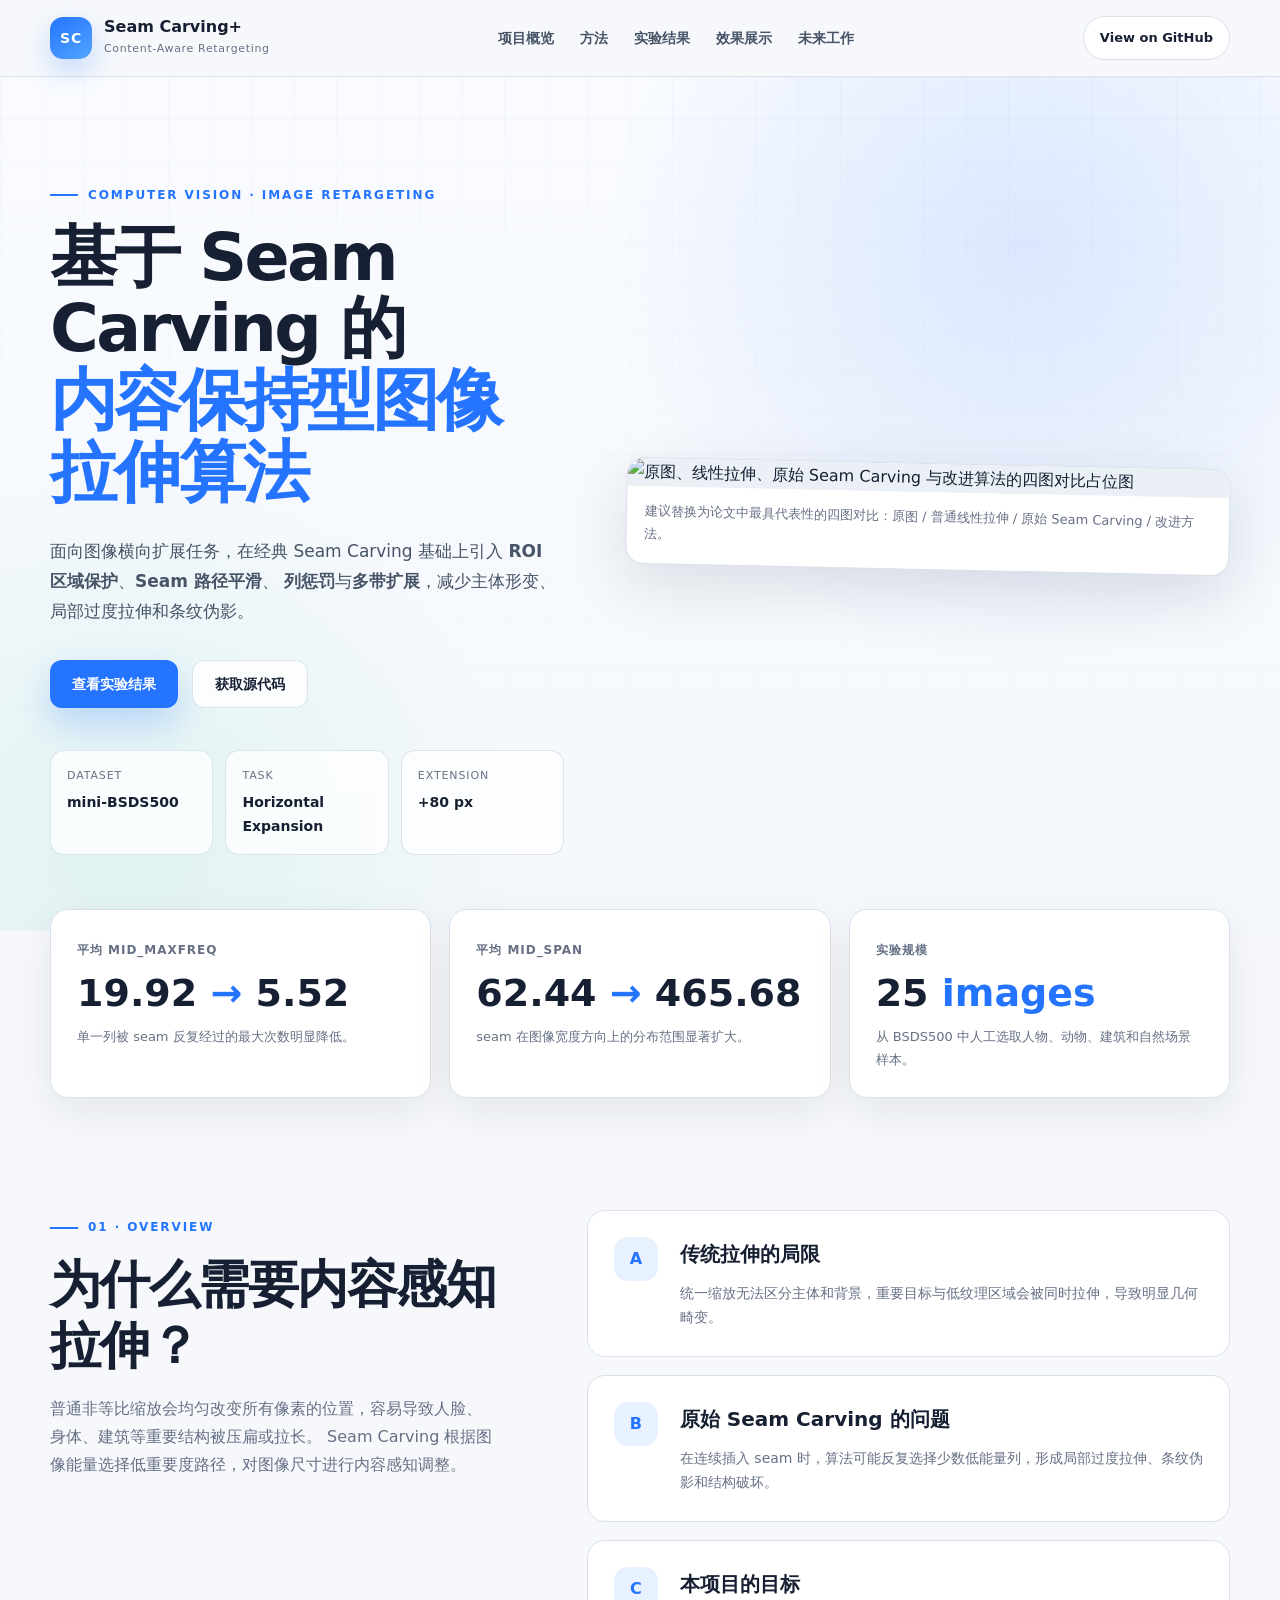
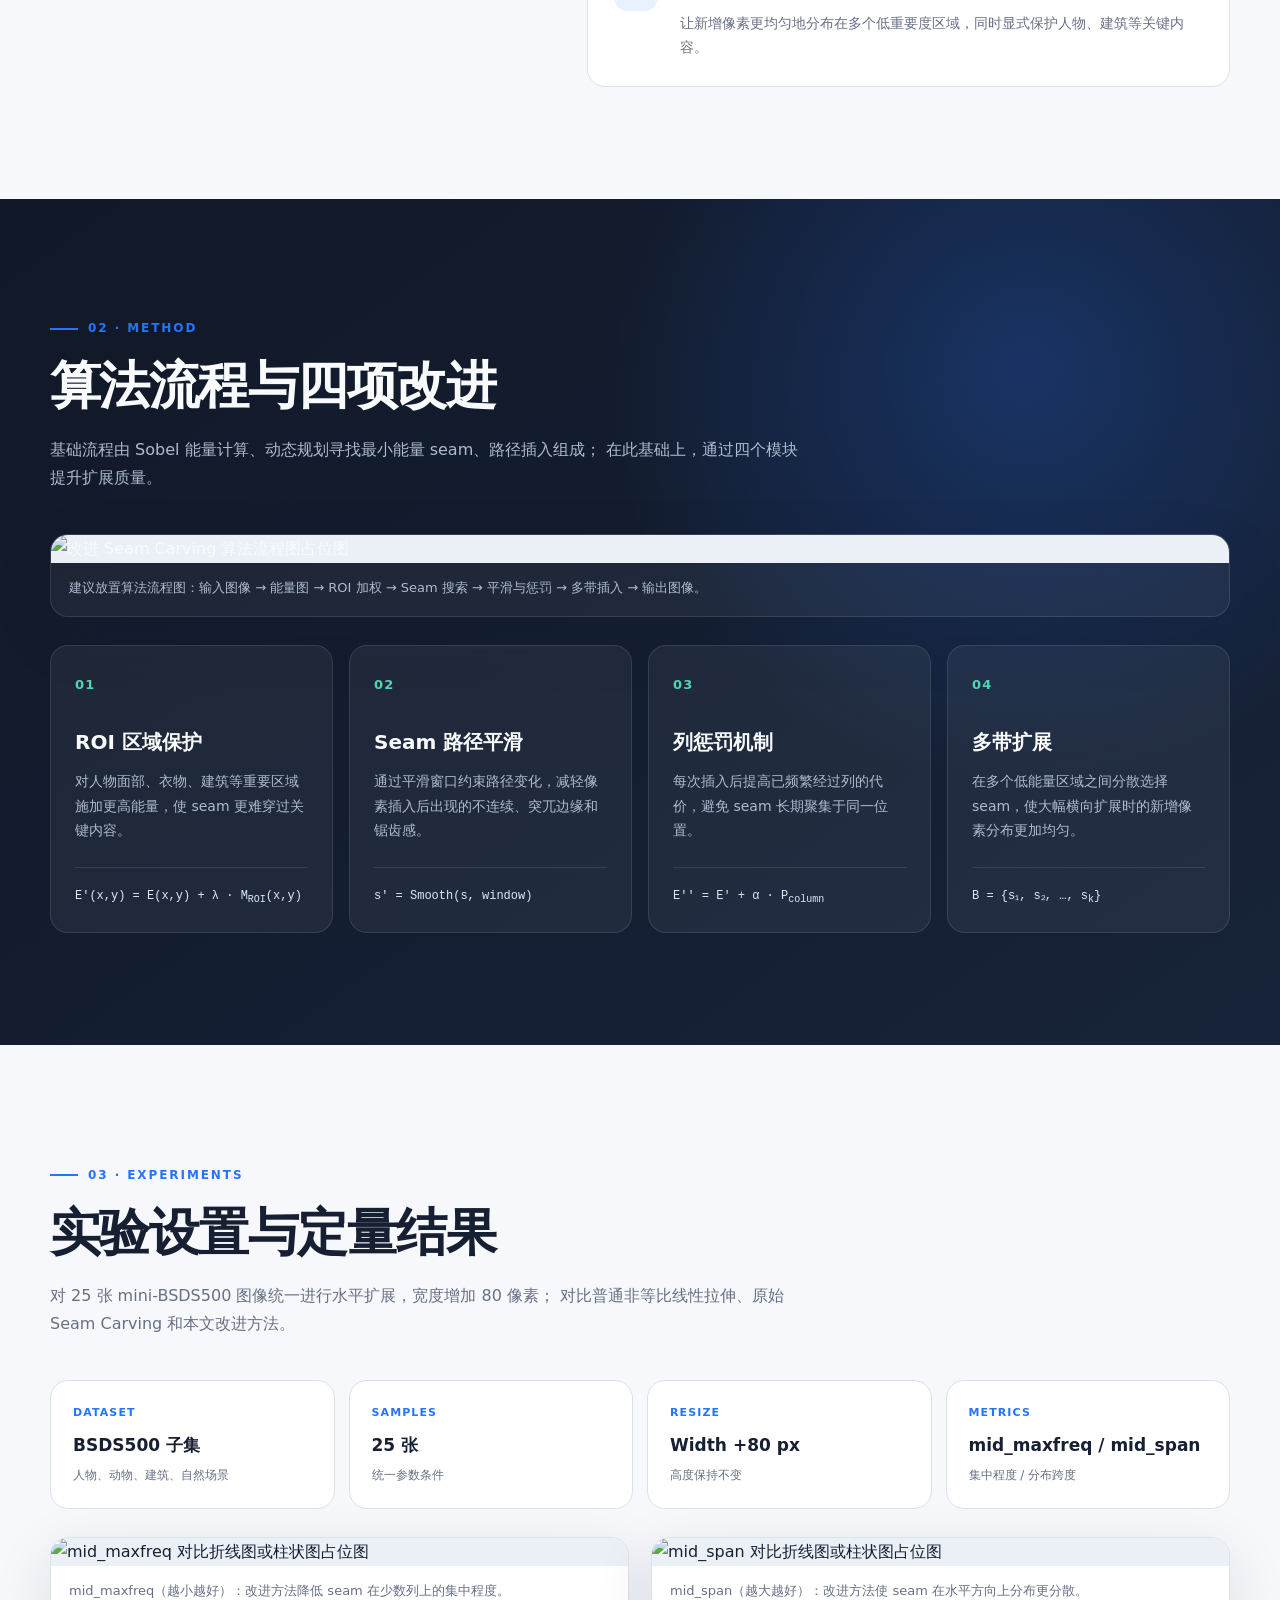
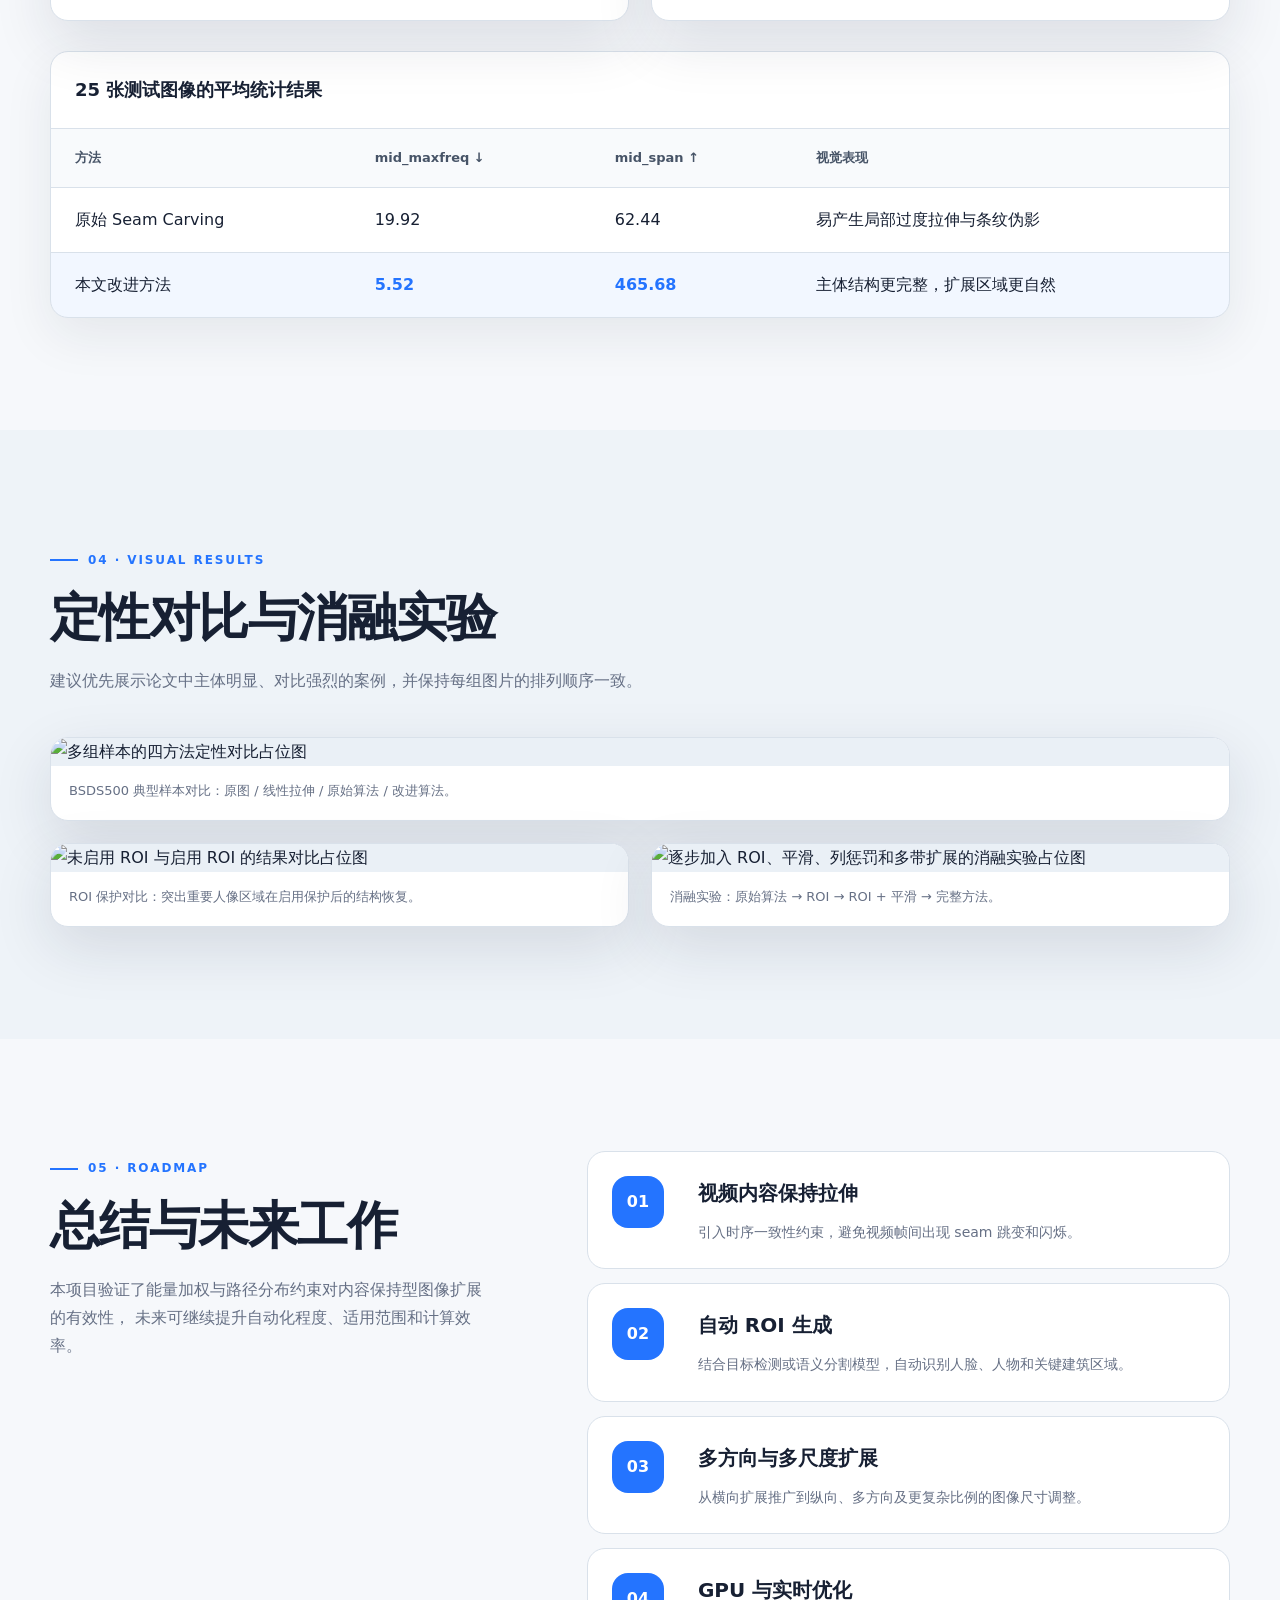
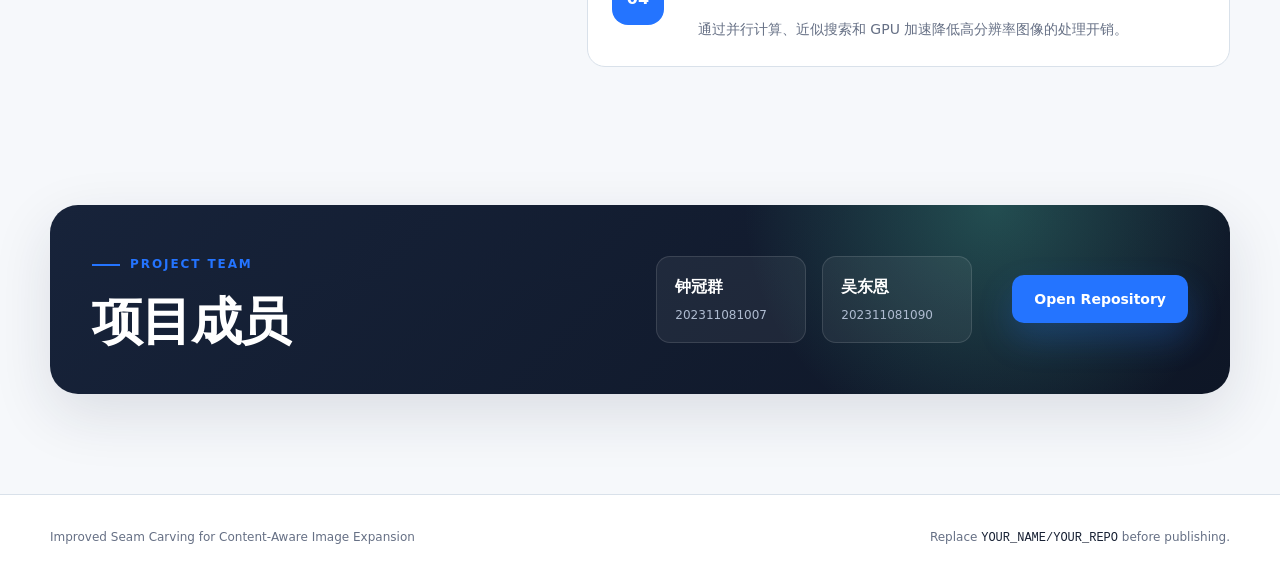
==== index.html @ e0988e35 "Add files via upload" ====
<!DOCTYPE html>
<html lang="zh-CN">
<head>
  <meta charset="UTF-8" />
  <meta name="viewport" content="width=device-width, initial-scale=1.0" />
  <meta
    name="description"
    content="基于 Seam Carving 的内容保持型图像拉伸算法：通过 ROI 区域保护、路径平滑、列惩罚与多带扩展，降低局部过度拉伸与条纹伪影。"
  />
  <title>Content-Aware Image Retargeting · Improved Seam Carving</title>
  <link rel="stylesheet" href="style.css" />
</head>
<body>
  <a class="skip-link" href="#main">跳到正文</a>

  <header class="site-header">
    <div class="container nav-wrap">
      <a class="brand" href="#top" aria-label="返回页面顶部">
        <span class="brand-mark">SC</span>
        <span>
          <strong>Seam Carving+</strong>
          <small>Content-Aware Retargeting</small>
        </span>
      </a>

      <nav class="site-nav" aria-label="主导航">
        <a href="#overview">项目概览</a>
        <a href="#method">方法</a>
        <a href="#results">实验结果</a>
        <a href="#gallery">效果展示</a>
        <a href="#future">未来工作</a>
      </nav>

      <a class="nav-button" href="https://github.com/YOUR_NAME/YOUR_REPO" target="_blank" rel="noreferrer">
        View on GitHub
      </a>
    </div>
  </header>

  <main id="main">
    <section class="hero" id="top">
      <div class="hero-grid container">
        <div class="hero-copy">
          <span class="eyebrow">COMPUTER VISION · IMAGE RETARGETING</span>
          <h1>基于 Seam Carving 的<br /><span>内容保持型图像拉伸算法</span></h1>
          <p class="hero-lead">
            面向图像横向扩展任务，在经典 Seam Carving 基础上引入
            <strong>ROI 区域保护</strong>、<strong>Seam 路径平滑</strong>、
            <strong>列惩罚</strong>与<strong>多带扩展</strong>，减少主体形变、局部过度拉伸和条纹伪影。
          </p>

          <div class="hero-actions">
            <a class="button button-primary" href="#results">查看实验结果</a>
            <a class="button button-secondary" href="https://github.com/YOUR_NAME/YOUR_REPO" target="_blank" rel="noreferrer">
              获取源代码
            </a>
          </div>

          <div class="hero-meta" aria-label="项目信息">
            <div>
              <span>Dataset</span>
              <strong>mini-BSDS500</strong>
            </div>
            <div>
              <span>Task</span>
              <strong>Horizontal Expansion</strong>
            </div>
            <div>
              <span>Extension</span>
              <strong>+80 px</strong>
            </div>
          </div>
        </div>

        <figure class="hero-visual media-frame media-frame-hero">
          <img src="images/hero-comparison.svg" alt="原图、线性拉伸、原始 Seam Carving 与改进算法的四图对比占位图" />
          <figcaption>
            建议替换为论文中最具代表性的四图对比：原图 / 普通线性拉伸 / 原始 Seam Carving / 改进方法。
          </figcaption>
        </figure>
      </div>
    </section>

    <section class="stats-section" aria-label="核心实验指标">
      <div class="container stats-grid">
        <article class="stat-card">
          <span class="stat-label">平均 mid_maxfreq</span>
          <strong>19.92 <i>→</i> 5.52</strong>
          <p>单一列被 seam 反复经过的最大次数明显降低。</p>
        </article>
        <article class="stat-card">
          <span class="stat-label">平均 mid_span</span>
          <strong>62.44 <i>→</i> 465.68</strong>
          <p>seam 在图像宽度方向上的分布范围显著扩大。</p>
        </article>
        <article class="stat-card">
          <span class="stat-label">实验规模</span>
          <strong>25 <i>images</i></strong>
          <p>从 BSDS500 中人工选取人物、动物、建筑和自然场景样本。</p>
        </article>
      </div>
    </section>

    <section class="section" id="overview">
      <div class="container split-layout">
        <div class="section-heading sticky-heading">
          <span class="eyebrow">01 · OVERVIEW</span>
          <h2>为什么需要内容感知拉伸？</h2>
          <p>
            普通非等比缩放会均匀改变所有像素的位置，容易导致人脸、身体、建筑等重要结构被压扁或拉长。
            Seam Carving 根据图像能量选择低重要度路径，对图像尺寸进行内容感知调整。
          </p>
        </div>

        <div class="content-stack">
          <article class="feature-row">
            <span class="feature-index">A</span>
            <div>
              <h3>传统拉伸的局限</h3>
              <p>统一缩放无法区分主体和背景，重要目标与低纹理区域会被同时拉伸，导致明显几何畸变。</p>
            </div>
          </article>
          <article class="feature-row">
            <span class="feature-index">B</span>
            <div>
              <h3>原始 Seam Carving 的问题</h3>
              <p>在连续插入 seam 时，算法可能反复选择少数低能量列，形成局部过度拉伸、条纹伪影和结构破坏。</p>
            </div>
          </article>
          <article class="feature-row">
            <span class="feature-index">C</span>
            <div>
              <h3>本项目的目标</h3>
              <p>让新增像素更均匀地分布在多个低重要度区域，同时显式保护人物、建筑等关键内容。</p>
            </div>
          </article>
        </div>
      </div>
    </section>

    <section class="section section-dark" id="method">
      <div class="container">
        <div class="section-heading section-heading-wide">
          <span class="eyebrow">02 · METHOD</span>
          <h2>算法流程与四项改进</h2>
          <p>
            基础流程由 Sobel 能量计算、动态规划寻找最小能量 seam、路径插入组成；
            在此基础上，通过四个模块提升扩展质量。
          </p>
        </div>

        <figure class="media-frame workflow-frame">
          <img src="images/algorithm-workflow.svg" alt="改进 Seam Carving 算法流程图占位图" />
          <figcaption>建议放置算法流程图：输入图像 → 能量图 → ROI 加权 → Seam 搜索 → 平滑与惩罚 → 多带插入 → 输出图像。</figcaption>
        </figure>

        <div class="method-grid">
          <article class="method-card">
            <span class="method-number">01</span>
            <h3>ROI 区域保护</h3>
            <p>对人物面部、衣物、建筑等重要区域施加更高能量，使 seam 更难穿过关键内容。</p>
            <code>E'(x,y) = E(x,y) + λ · M<sub>ROI</sub>(x,y)</code>
          </article>
          <article class="method-card">
            <span class="method-number">02</span>
            <h3>Seam 路径平滑</h3>
            <p>通过平滑窗口约束路径变化，减轻像素插入后出现的不连续、突兀边缘和锯齿感。</p>
            <code>s' = Smooth(s, window)</code>
          </article>
          <article class="method-card">
            <span class="method-number">03</span>
            <h3>列惩罚机制</h3>
            <p>每次插入后提高已频繁经过列的代价，避免 seam 长期聚集于同一位置。</p>
            <code>E'' = E' + α · P<sub>column</sub></code>
          </article>
          <article class="method-card">
            <span class="method-number">04</span>
            <h3>多带扩展</h3>
            <p>在多个低能量区域之间分散选择 seam，使大幅横向扩展时的新增像素分布更加均匀。</p>
            <code>B = {s₁, s₂, …, s<sub>k</sub>}</code>
          </article>
        </div>
      </div>
    </section>

    <section class="section" id="results">
      <div class="container">
        <div class="section-heading section-heading-wide">
          <span class="eyebrow">03 · EXPERIMENTS</span>
          <h2>实验设置与定量结果</h2>
          <p>
            对 25 张 mini-BSDS500 图像统一进行水平扩展，宽度增加 80 像素；
            对比普通非等比线性拉伸、原始 Seam Carving 和本文改进方法。
          </p>
        </div>

        <div class="experiment-info">
          <article>
            <span>Dataset</span>
            <strong>BSDS500 子集</strong>
            <p>人物、动物、建筑、自然场景</p>
          </article>
          <article>
            <span>Samples</span>
            <strong>25 张</strong>
            <p>统一参数条件</p>
          </article>
          <article>
            <span>Resize</span>
            <strong>Width +80 px</strong>
            <p>高度保持不变</p>
          </article>
          <article>
            <span>Metrics</span>
            <strong>mid_maxfreq / mid_span</strong>
            <p>集中程度 / 分布跨度</p>
          </article>
        </div>

        <div class="chart-grid">
          <figure class="media-frame">
            <img src="images/chart-mid-maxfreq.svg" alt="mid_maxfreq 对比折线图或柱状图占位图" />
            <figcaption>mid_maxfreq（越小越好）：改进方法降低 seam 在少数列上的集中程度。</figcaption>
          </figure>
          <figure class="media-frame">
            <img src="images/chart-mid-span.svg" alt="mid_span 对比折线图或柱状图占位图" />
            <figcaption>mid_span（越大越好）：改进方法使 seam 在水平方向上分布更分散。</figcaption>
          </figure>
        </div>

        <div class="metrics-table-wrap">
          <table class="metrics-table">
            <caption>25 张测试图像的平均统计结果</caption>
            <thead>
              <tr>
                <th>方法</th>
                <th>mid_maxfreq ↓</th>
                <th>mid_span ↑</th>
                <th>视觉表现</th>
              </tr>
            </thead>
            <tbody>
              <tr>
                <td>原始 Seam Carving</td>
                <td>19.92</td>
                <td>62.44</td>
                <td>易产生局部过度拉伸与条纹伪影</td>
              </tr>
              <tr class="highlight-row">
                <td>本文改进方法</td>
                <td>5.52</td>
                <td>465.68</td>
                <td>主体结构更完整，扩展区域更自然</td>
              </tr>
            </tbody>
          </table>
        </div>
      </div>
    </section>

    <section class="section section-soft" id="gallery">
      <div class="container">
        <div class="section-heading section-heading-wide">
          <span class="eyebrow">04 · VISUAL RESULTS</span>
          <h2>定性对比与消融实验</h2>
          <p>建议优先展示论文中主体明显、对比强烈的案例，并保持每组图片的排列顺序一致。</p>
        </div>

        <div class="gallery-grid">
          <figure class="media-frame gallery-large">
            <img src="images/qualitative-comparison.svg" alt="多组样本的四方法定性对比占位图" />
            <figcaption>BSDS500 典型样本对比：原图 / 线性拉伸 / 原始算法 / 改进算法。</figcaption>
          </figure>

          <figure class="media-frame">
            <img src="images/roi-comparison.svg" alt="未启用 ROI 与启用 ROI 的结果对比占位图" />
            <figcaption>ROI 保护对比：突出重要人像区域在启用保护后的结构恢复。</figcaption>
          </figure>

          <figure class="media-frame">
            <img src="images/ablation-study.svg" alt="逐步加入 ROI、平滑、列惩罚和多带扩展的消融实验占位图" />
            <figcaption>消融实验：原始算法 → ROI → ROI + 平滑 → 完整方法。</figcaption>
          </figure>
        </div>
      </div>
    </section>

    <section class="section" id="future">
      <div class="container split-layout">
        <div class="section-heading sticky-heading">
          <span class="eyebrow">05 · ROADMAP</span>
          <h2>总结与未来工作</h2>
          <p>
            本项目验证了能量加权与路径分布约束对内容保持型图像扩展的有效性，
            未来可继续提升自动化程度、适用范围和计算效率。
          </p>
        </div>

        <div class="roadmap">
          <article>
            <span>01</span>
            <div>
              <h3>视频内容保持拉伸</h3>
              <p>引入时序一致性约束，避免视频帧间出现 seam 跳变和闪烁。</p>
            </div>
          </article>
          <article>
            <span>02</span>
            <div>
              <h3>自动 ROI 生成</h3>
              <p>结合目标检测或语义分割模型，自动识别人脸、人物和关键建筑区域。</p>
            </div>
          </article>
          <article>
            <span>03</span>
            <div>
              <h3>多方向与多尺度扩展</h3>
              <p>从横向扩展推广到纵向、多方向及更复杂比例的图像尺寸调整。</p>
            </div>
          </article>
          <article>
            <span>04</span>
            <div>
              <h3>GPU 与实时优化</h3>
              <p>通过并行计算、近似搜索和 GPU 加速降低高分辨率图像的处理开销。</p>
            </div>
          </article>
        </div>
      </div>
    </section>

    <section class="team-section">
      <div class="container team-card">
        <div>
          <span class="eyebrow">PROJECT TEAM</span>
          <h2>项目成员</h2>
        </div>
        <div class="team-members">
          <article>
            <strong>钟冠群</strong>
            <span>202311081007</span>
          </article>
          <article>
            <strong>吴东恩</strong>
            <span>202311081090</span>
          </article>
        </div>
        <a class="button button-primary" href="https://github.com/YOUR_NAME/YOUR_REPO" target="_blank" rel="noreferrer">
          Open Repository
        </a>
      </div>
    </section>
  </main>

  <footer class="site-footer">
    <div class="container footer-wrap">
      <p>Improved Seam Carving for Content-Aware Image Expansion</p>
      <p>Replace <code>YOUR_NAME/YOUR_REPO</code> before publishing.</p>
    </div>
  </footer>
</body>
</html>
---- style.css ----
:root {
  --bg: #f6f8fb;
  --surface: #ffffff;
  --surface-soft: #eef3f8;
  --ink: #172033;
  --muted: #667085;
  --line: #d9e1ea;
  --primary: #2474ff;
  --primary-deep: #1557c8;
  --accent: #53d4b1;
  --dark: #111827;
  --dark-soft: #1d2939;
  --shadow: 0 20px 60px rgba(21, 35, 56, 0.12);
  --radius-lg: 28px;
  --radius-md: 18px;
  --radius-sm: 12px;
  --container: 1180px;
}

* {
  box-sizing: border-box;
}

html {
  scroll-behavior: smooth;
}

body {
  margin: 0;
  color: var(--ink);
  background: var(--bg);
  font-family: Inter, "PingFang SC", "Microsoft YaHei", system-ui, -apple-system, BlinkMacSystemFont, "Segoe UI", sans-serif;
  line-height: 1.75;
  -webkit-font-smoothing: antialiased;
}

img {
  display: block;
  max-width: 100%;
}

a {
  color: inherit;
  text-decoration: none;
}

code {
  font-family: "SFMono-Regular", Consolas, "Liberation Mono", monospace;
}

.container {
  width: min(calc(100% - 40px), var(--container));
  margin-inline: auto;
}

.skip-link {
  position: fixed;
  top: 12px;
  left: 12px;
  z-index: 100;
  padding: 10px 14px;
  border-radius: 8px;
  background: #fff;
  transform: translateY(-150%);
}

.skip-link:focus {
  transform: translateY(0);
}

.site-header {
  position: sticky;
  top: 0;
  z-index: 50;
  border-bottom: 1px solid rgba(217, 225, 234, 0.82);
  background: rgba(246, 248, 251, 0.88);
  backdrop-filter: blur(18px);
}

.nav-wrap {
  min-height: 76px;
  display: flex;
  align-items: center;
  justify-content: space-between;
  gap: 24px;
}

.brand {
  display: inline-flex;
  align-items: center;
  gap: 12px;
}

.brand-mark {
  display: grid;
  place-items: center;
  width: 42px;
  height: 42px;
  border-radius: 13px;
  color: #fff;
  background: linear-gradient(145deg, var(--primary), #52a4ff);
  font-size: 14px;
  font-weight: 800;
  letter-spacing: 0.06em;
  box-shadow: 0 12px 28px rgba(36, 116, 255, 0.24);
}

.brand strong,
.brand small {
  display: block;
}

.brand strong {
  line-height: 1.2;
}

.brand small {
  margin-top: 3px;
  color: var(--muted);
  font-size: 11px;
  letter-spacing: 0.06em;
}

.site-nav {
  display: flex;
  align-items: center;
  gap: 26px;
  color: #475467;
  font-size: 14px;
  font-weight: 600;
}

.site-nav a,
.nav-button,
.button {
  transition: 0.22s ease;
}

.site-nav a:hover {
  color: var(--primary);
}

.nav-button {
  padding: 10px 16px;
  border: 1px solid var(--line);
  border-radius: 999px;
  background: #fff;
  font-size: 13px;
  font-weight: 700;
}

.nav-button:hover {
  border-color: var(--primary);
  color: var(--primary);
}

.hero {
  position: relative;
  overflow: hidden;
  padding: 100px 0 76px;
  background:
    radial-gradient(circle at 80% 20%, rgba(36, 116, 255, 0.14), transparent 34%),
    radial-gradient(circle at 10% 90%, rgba(83, 212, 177, 0.13), transparent 28%),
    linear-gradient(180deg, #f9fbff 0%, #f4f7fb 100%);
}

.hero::before {
  content: "";
  position: absolute;
  inset: 0;
  pointer-events: none;
  background-image: linear-gradient(rgba(23, 32, 51, 0.03) 1px, transparent 1px),
    linear-gradient(90deg, rgba(23, 32, 51, 0.03) 1px, transparent 1px);
  background-size: 42px 42px;
  mask-image: linear-gradient(to bottom, rgba(0, 0, 0, 0.75), transparent 85%);
}

.hero-grid {
  position: relative;
  display: grid;
  grid-template-columns: minmax(0, 0.92fr) minmax(0, 1.08fr);
  align-items: center;
  gap: 62px;
}

.eyebrow {
  display: inline-flex;
  align-items: center;
  gap: 10px;
  margin-bottom: 16px;
  color: var(--primary);
  font-size: 12px;
  font-weight: 800;
  letter-spacing: 0.16em;
}

.eyebrow::before {
  content: "";
  width: 28px;
  height: 2px;
  background: currentColor;
}

.hero h1 {
  margin: 0;
  font-size: clamp(42px, 5.2vw, 72px);
  line-height: 1.08;
  letter-spacing: -0.04em;
}

.hero h1 span {
  color: var(--primary);
}

.hero-lead {
  max-width: 690px;
  margin: 28px 0 0;
  color: #475467;
  font-size: 17px;
}

.hero-actions {
  display: flex;
  flex-wrap: wrap;
  gap: 14px;
  margin-top: 34px;
}

.button {
  display: inline-flex;
  align-items: center;
  justify-content: center;
  min-height: 48px;
  padding: 0 22px;
  border-radius: 12px;
  font-size: 14px;
  font-weight: 800;
}

.button-primary {
  color: #fff;
  background: var(--primary);
  box-shadow: 0 16px 34px rgba(36, 116, 255, 0.24);
}

.button-primary:hover {
  background: var(--primary-deep);
  transform: translateY(-2px);
}

.button-secondary {
  border: 1px solid var(--line);
  background: rgba(255, 255, 255, 0.85);
}

.button-secondary:hover {
  border-color: var(--primary);
  color: var(--primary);
  transform: translateY(-2px);
}

.hero-meta {
  display: grid;
  grid-template-columns: repeat(3, minmax(0, 1fr));
  gap: 12px;
  margin-top: 42px;
}

.hero-meta div {
  padding: 15px 16px;
  border: 1px solid rgba(217, 225, 234, 0.9);
  border-radius: 14px;
  background: rgba(255, 255, 255, 0.76);
}

.hero-meta span,
.hero-meta strong {
  display: block;
}

.hero-meta span {
  color: var(--muted);
  font-size: 11px;
  letter-spacing: 0.08em;
  text-transform: uppercase;
}

.hero-meta strong {
  margin-top: 4px;
  font-size: 14px;
}

.media-frame {
  margin: 0;
  overflow: hidden;
  border: 1px solid var(--line);
  border-radius: var(--radius-md);
  background: var(--surface);
  box-shadow: var(--shadow);
}

.media-frame img {
  width: 100%;
  background: #eaf0f6;
}

.media-frame figcaption {
  padding: 14px 18px 17px;
  color: var(--muted);
  font-size: 13px;
}

.media-frame-hero {
  transform: rotate(1.2deg);
}

.media-frame-hero:hover {
  transform: rotate(0deg) translateY(-4px);
  transition: 0.28s ease;
}

.stats-section {
  position: relative;
  z-index: 2;
  margin-top: -22px;
}

.stats-grid {
  display: grid;
  grid-template-columns: repeat(3, minmax(0, 1fr));
  gap: 18px;
}

.stat-card {
  padding: 25px 26px;
  border: 1px solid var(--line);
  border-radius: var(--radius-md);
  background: var(--surface);
  box-shadow: 0 14px 40px rgba(23, 32, 51, 0.08);
}

.stat-card .stat-label {
  color: var(--muted);
  font-size: 12px;
  font-weight: 700;
  letter-spacing: 0.08em;
  text-transform: uppercase;
}

.stat-card strong {
  display: block;
  margin-top: 8px;
  font-size: clamp(25px, 3vw, 38px);
  line-height: 1.2;
}

.stat-card i {
  color: var(--primary);
  font-style: normal;
}

.stat-card p {
  margin: 10px 0 0;
  color: var(--muted);
  font-size: 13px;
}

.section {
  padding: 112px 0;
}

.section-soft {
  background: var(--surface-soft);
}

.section-dark {
  color: #f8fafc;
  background:
    radial-gradient(circle at 80% 20%, rgba(36, 116, 255, 0.25), transparent 34%),
    linear-gradient(145deg, var(--dark) 0%, #17233a 100%);
}

.section-heading {
  max-width: 500px;
}

.section-heading-wide {
  max-width: 760px;
  margin-bottom: 42px;
}

.section-heading h2,
.team-card h2 {
  margin: 0;
  font-size: clamp(34px, 4vw, 52px);
  line-height: 1.18;
  letter-spacing: -0.03em;
}

.section-heading p {
  margin: 20px 0 0;
  color: var(--muted);
}

.section-dark .section-heading p {
  color: #aebbd0;
}

.split-layout {
  display: grid;
  grid-template-columns: minmax(0, 0.82fr) minmax(0, 1.18fr);
  gap: 90px;
  align-items: start;
}

.sticky-heading {
  position: sticky;
  top: 124px;
}

.content-stack {
  display: grid;
  gap: 18px;
}

.feature-row {
  display: grid;
  grid-template-columns: auto 1fr;
  gap: 22px;
  padding: 26px;
  border: 1px solid var(--line);
  border-radius: var(--radius-md);
  background: var(--surface);
}

.feature-index {
  display: grid;
  place-items: center;
  width: 44px;
  height: 44px;
  border-radius: 14px;
  color: var(--primary);
  background: rgba(36, 116, 255, 0.1);
  font-weight: 900;
}

.feature-row h3,
.method-card h3,
.roadmap h3 {
  margin: 0;
  font-size: 20px;
}

.feature-row p,
.method-card p,
.roadmap p {
  margin: 9px 0 0;
  color: var(--muted);
  font-size: 14px;
}

.workflow-frame {
  margin-bottom: 28px;
  border-color: rgba(255, 255, 255, 0.1);
  background: rgba(255, 255, 255, 0.05);
}

.workflow-frame figcaption {
  color: #aebbd0;
}

.method-grid {
  display: grid;
  grid-template-columns: repeat(4, minmax(0, 1fr));
  gap: 16px;
}

.method-card {
  min-height: 286px;
  padding: 24px;
  border: 1px solid rgba(255, 255, 255, 0.1);
  border-radius: var(--radius-md);
  background: rgba(255, 255, 255, 0.055);
}

.method-number {
  display: inline-flex;
  margin-bottom: 28px;
  color: var(--accent);
  font-size: 13px;
  font-weight: 900;
  letter-spacing: 0.1em;
}

.method-card p {
  color: #aebbd0;
}

.method-card code {
  display: block;
  margin-top: 24px;
  padding-top: 18px;
  border-top: 1px solid rgba(255, 255, 255, 0.1);
  color: #dce8ff;
  font-size: 12px;
  overflow-wrap: anywhere;
}

.experiment-info {
  display: grid;
  grid-template-columns: repeat(4, minmax(0, 1fr));
  gap: 14px;
  margin-bottom: 28px;
}

.experiment-info article {
  padding: 22px;
  border: 1px solid var(--line);
  border-radius: var(--radius-md);
  background: var(--surface);
}

.experiment-info span,
.experiment-info strong,
.experiment-info p {
  display: block;
}

.experiment-info span {
  color: var(--primary);
  font-size: 11px;
  font-weight: 800;
  letter-spacing: 0.1em;
  text-transform: uppercase;
}

.experiment-info strong {
  margin-top: 8px;
  font-size: 17px;
}

.experiment-info p {
  margin: 5px 0 0;
  color: var(--muted);
  font-size: 12px;
}

.chart-grid {
  display: grid;
  grid-template-columns: repeat(2, minmax(0, 1fr));
  gap: 22px;
}

.metrics-table-wrap {
  margin-top: 30px;
  overflow-x: auto;
  border: 1px solid var(--line);
  border-radius: var(--radius-md);
  background: var(--surface);
  box-shadow: 0 18px 50px rgba(23, 32, 51, 0.08);
}

.metrics-table {
  width: 100%;
  min-width: 760px;
  border-collapse: collapse;
}

.metrics-table caption {
  padding: 22px 24px;
  text-align: left;
  font-size: 18px;
  font-weight: 800;
}

.metrics-table th,
.metrics-table td {
  padding: 18px 24px;
  border-top: 1px solid var(--line);
  text-align: left;
}

.metrics-table th {
  color: #475467;
  background: #f8fafc;
  font-size: 13px;
}

.highlight-row {
  background: rgba(36, 116, 255, 0.06);
}

.highlight-row td:nth-child(2),
.highlight-row td:nth-child(3) {
  color: var(--primary);
  font-weight: 900;
}

.gallery-grid {
  display: grid;
  grid-template-columns: repeat(2, minmax(0, 1fr));
  gap: 22px;
}

.gallery-large {
  grid-column: 1 / -1;
}

.roadmap {
  display: grid;
  gap: 14px;
}

.roadmap article {
  display: grid;
  grid-template-columns: 64px 1fr;
  gap: 22px;
  padding: 24px;
  border: 1px solid var(--line);
  border-radius: var(--radius-md);
  background: var(--surface);
}

.roadmap article > span {
  display: grid;
  place-items: center;
  width: 52px;
  height: 52px;
  border-radius: 16px;
  color: #fff;
  background: var(--primary);
  font-weight: 900;
}

.team-section {
  padding: 26px 0 100px;
}

.team-card {
  display: grid;
  grid-template-columns: 1fr auto auto;
  align-items: center;
  gap: 40px;
  padding: 42px;
  border-radius: var(--radius-lg);
  color: #fff;
  background:
    radial-gradient(circle at 80% 0%, rgba(83, 212, 177, 0.28), transparent 26%),
    linear-gradient(135deg, #17233a, #0e1626);
  box-shadow: var(--shadow);
}

.team-members {
  display: flex;
  gap: 16px;
}

.team-members article {
  min-width: 150px;
  padding: 16px 18px;
  border: 1px solid rgba(255, 255, 255, 0.12);
  border-radius: 14px;
  background: rgba(255, 255, 255, 0.06);
}

.team-members strong,
.team-members span {
  display: block;
}

.team-members span {
  margin-top: 4px;
  color: #aebbd0;
  font-size: 12px;
}

.site-footer {
  border-top: 1px solid var(--line);
  background: #fff;
}

.footer-wrap {
  min-height: 86px;
  display: flex;
  align-items: center;
  justify-content: space-between;
  gap: 20px;
  color: var(--muted);
  font-size: 12px;
}

.footer-wrap code {
  color: var(--ink);
}

@media (max-width: 980px) {
  .site-nav {
    display: none;
  }

  .hero-grid,
  .split-layout {
    grid-template-columns: 1fr;
  }

  .hero-grid {
    gap: 44px;
  }

  .sticky-heading {
    position: static;
  }

  .method-grid,
  .experiment-info {
    grid-template-columns: repeat(2, minmax(0, 1fr));
  }

  .team-card {
    grid-template-columns: 1fr;
  }
}

@media (max-width: 700px) {
  .container {
    width: min(calc(100% - 24px), var(--container));
  }

  .nav-wrap {
    min-height: 66px;
  }

  .nav-button {
    display: none;
  }

  .hero {
    padding: 72px 0 54px;
  }

  .section {
    padding: 82px 0;
  }

  .hero-meta,
  .stats-grid,
  .method-grid,
  .experiment-info,
  .chart-grid,
  .gallery-grid {
    grid-template-columns: 1fr;
  }

  .gallery-large {
    grid-column: auto;
  }

  .hero-actions .button {
    width: 100%;
  }

  .team-members {
    flex-direction: column;
  }

  .footer-wrap {
    padding: 22px 0;
    flex-direction: column;
    align-items: flex-start;
  }
}

@media (prefers-reduced-motion: reduce) {
  *,
  *::before,
  *::after {
    scroll-behavior: auto !important;
    transition: none !important;
  }
}
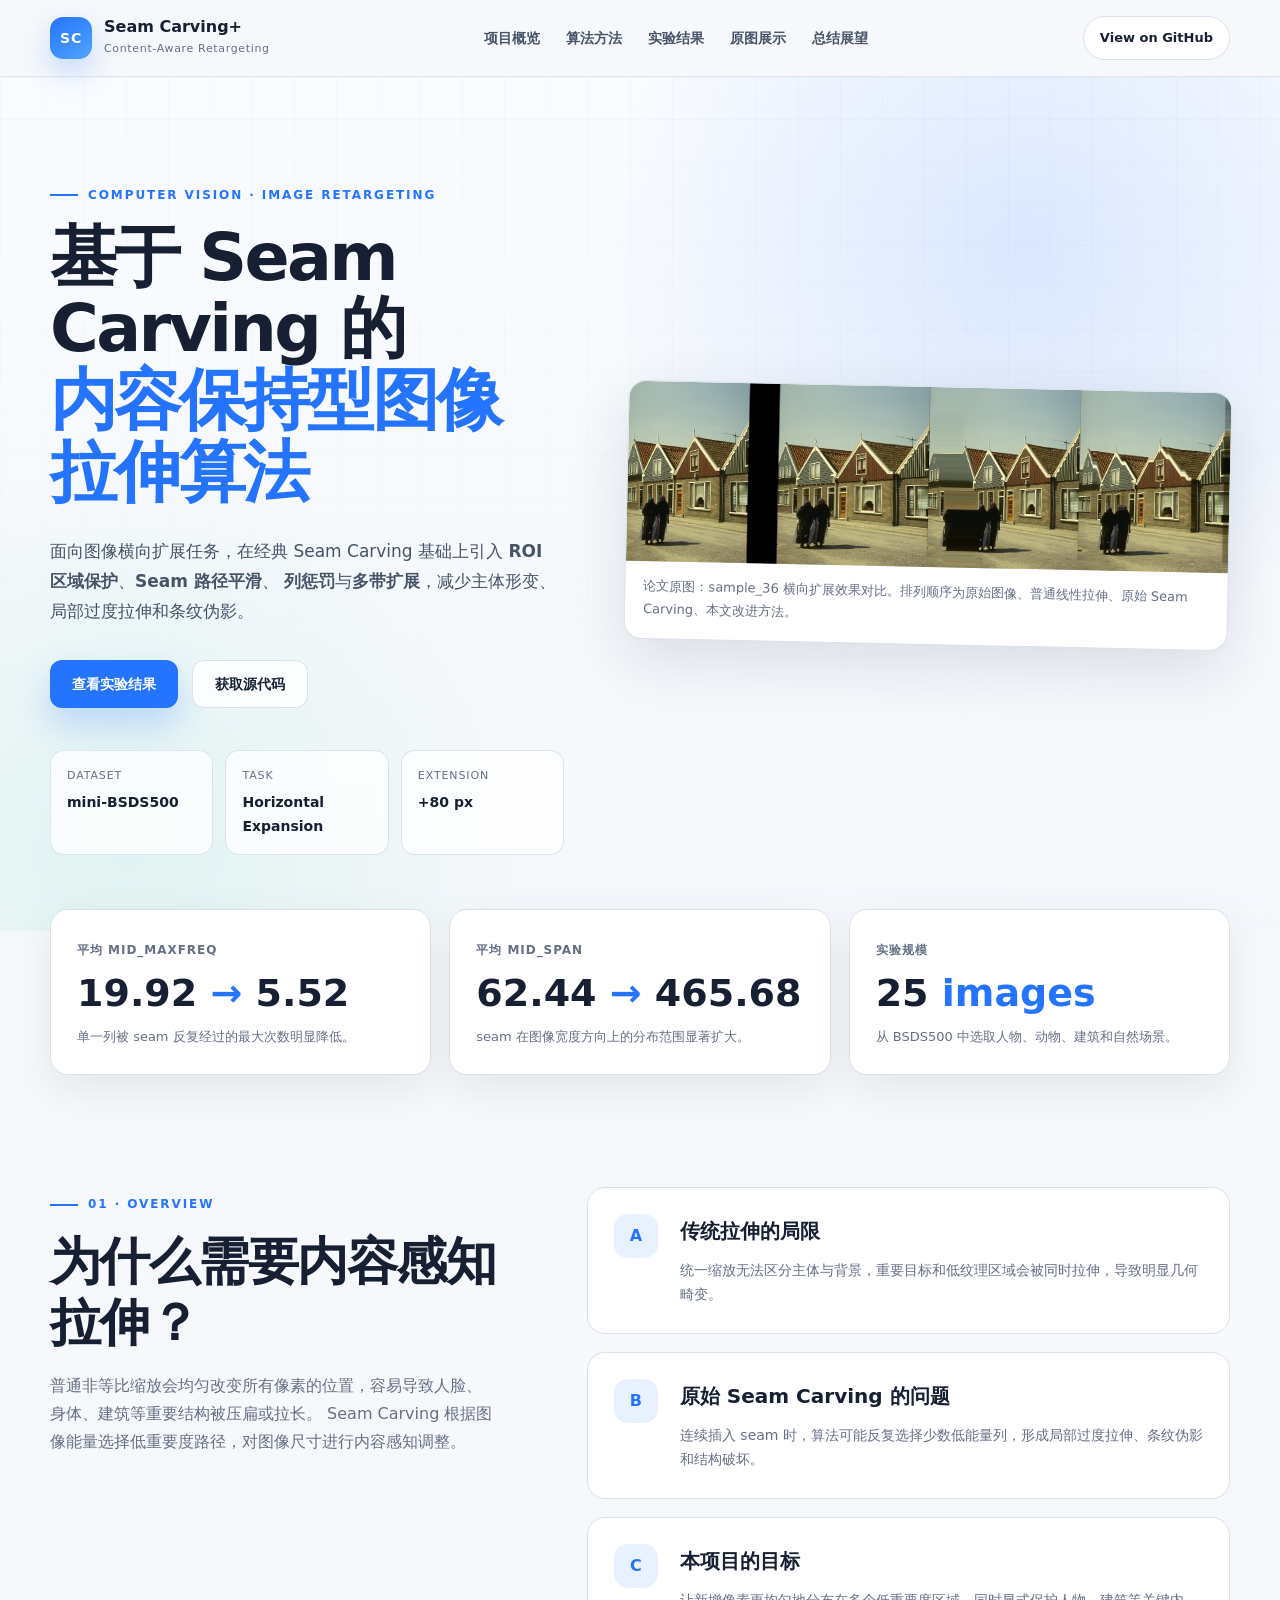
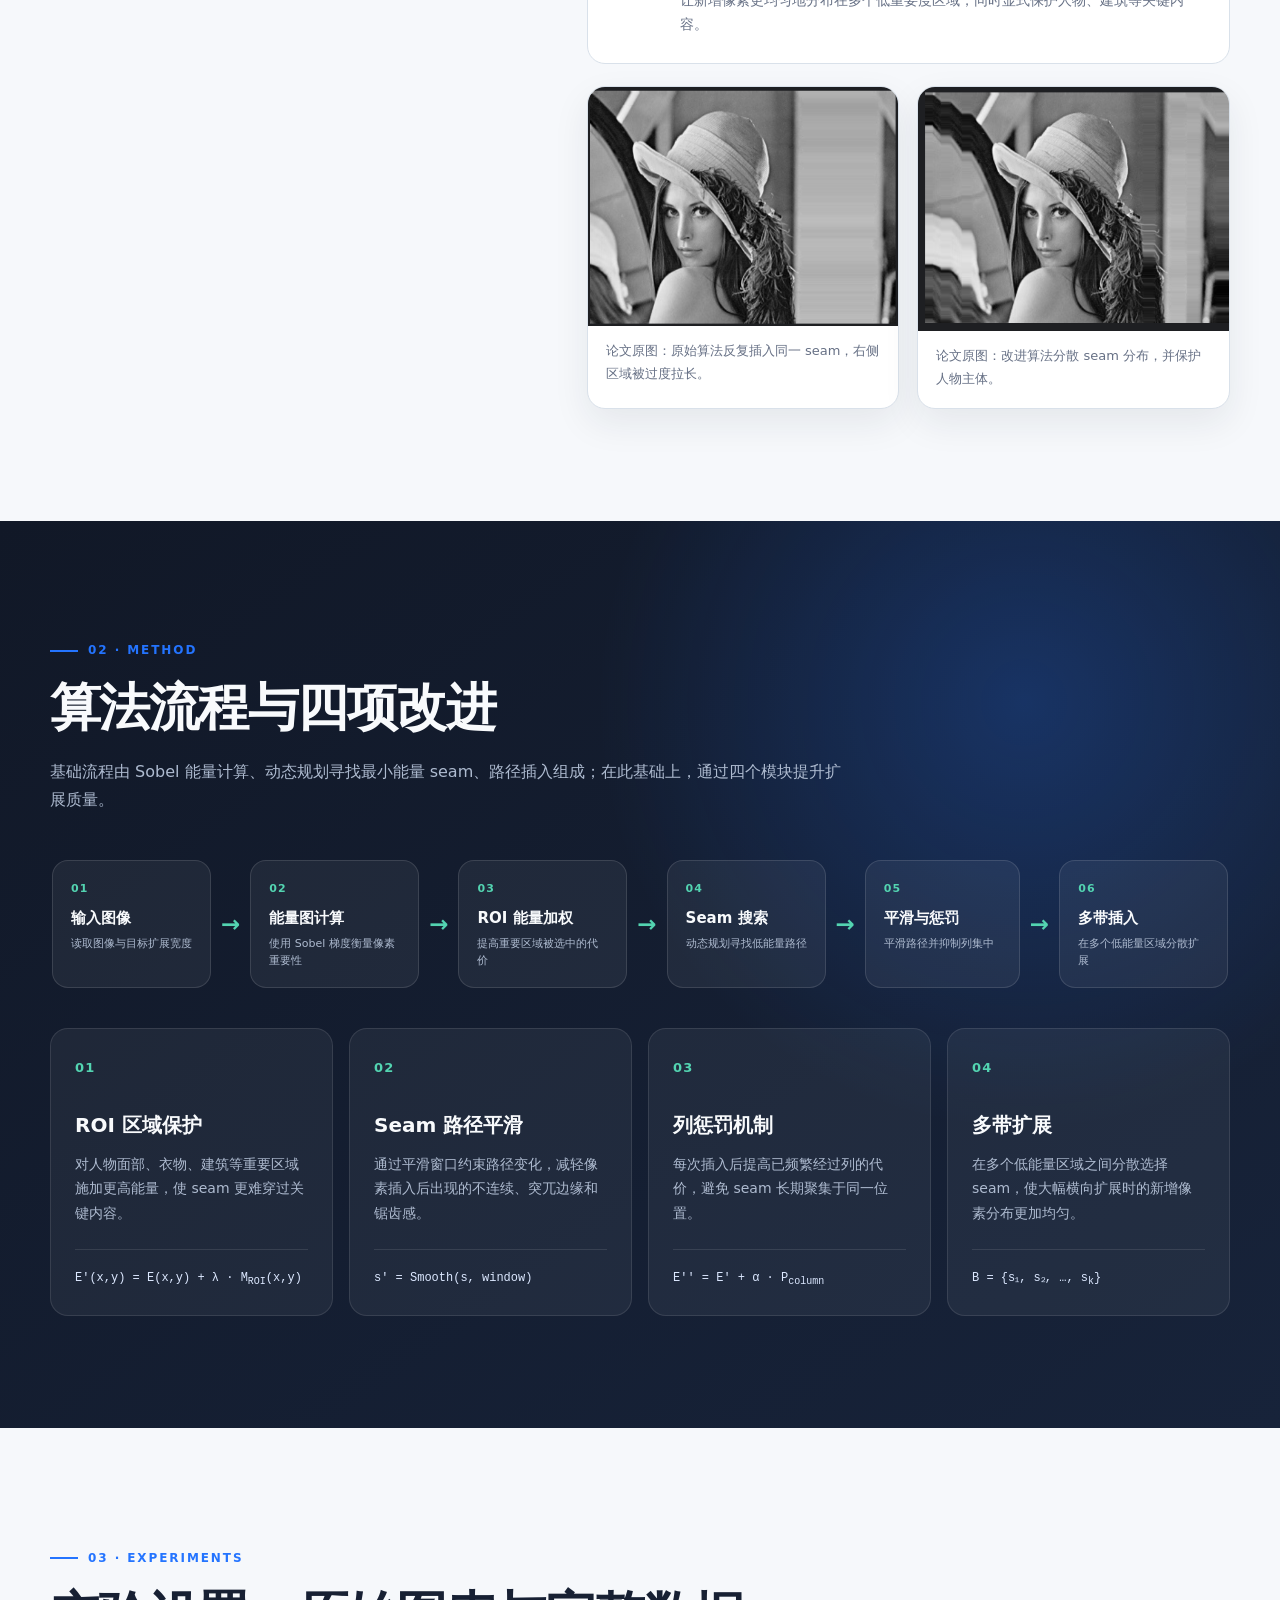
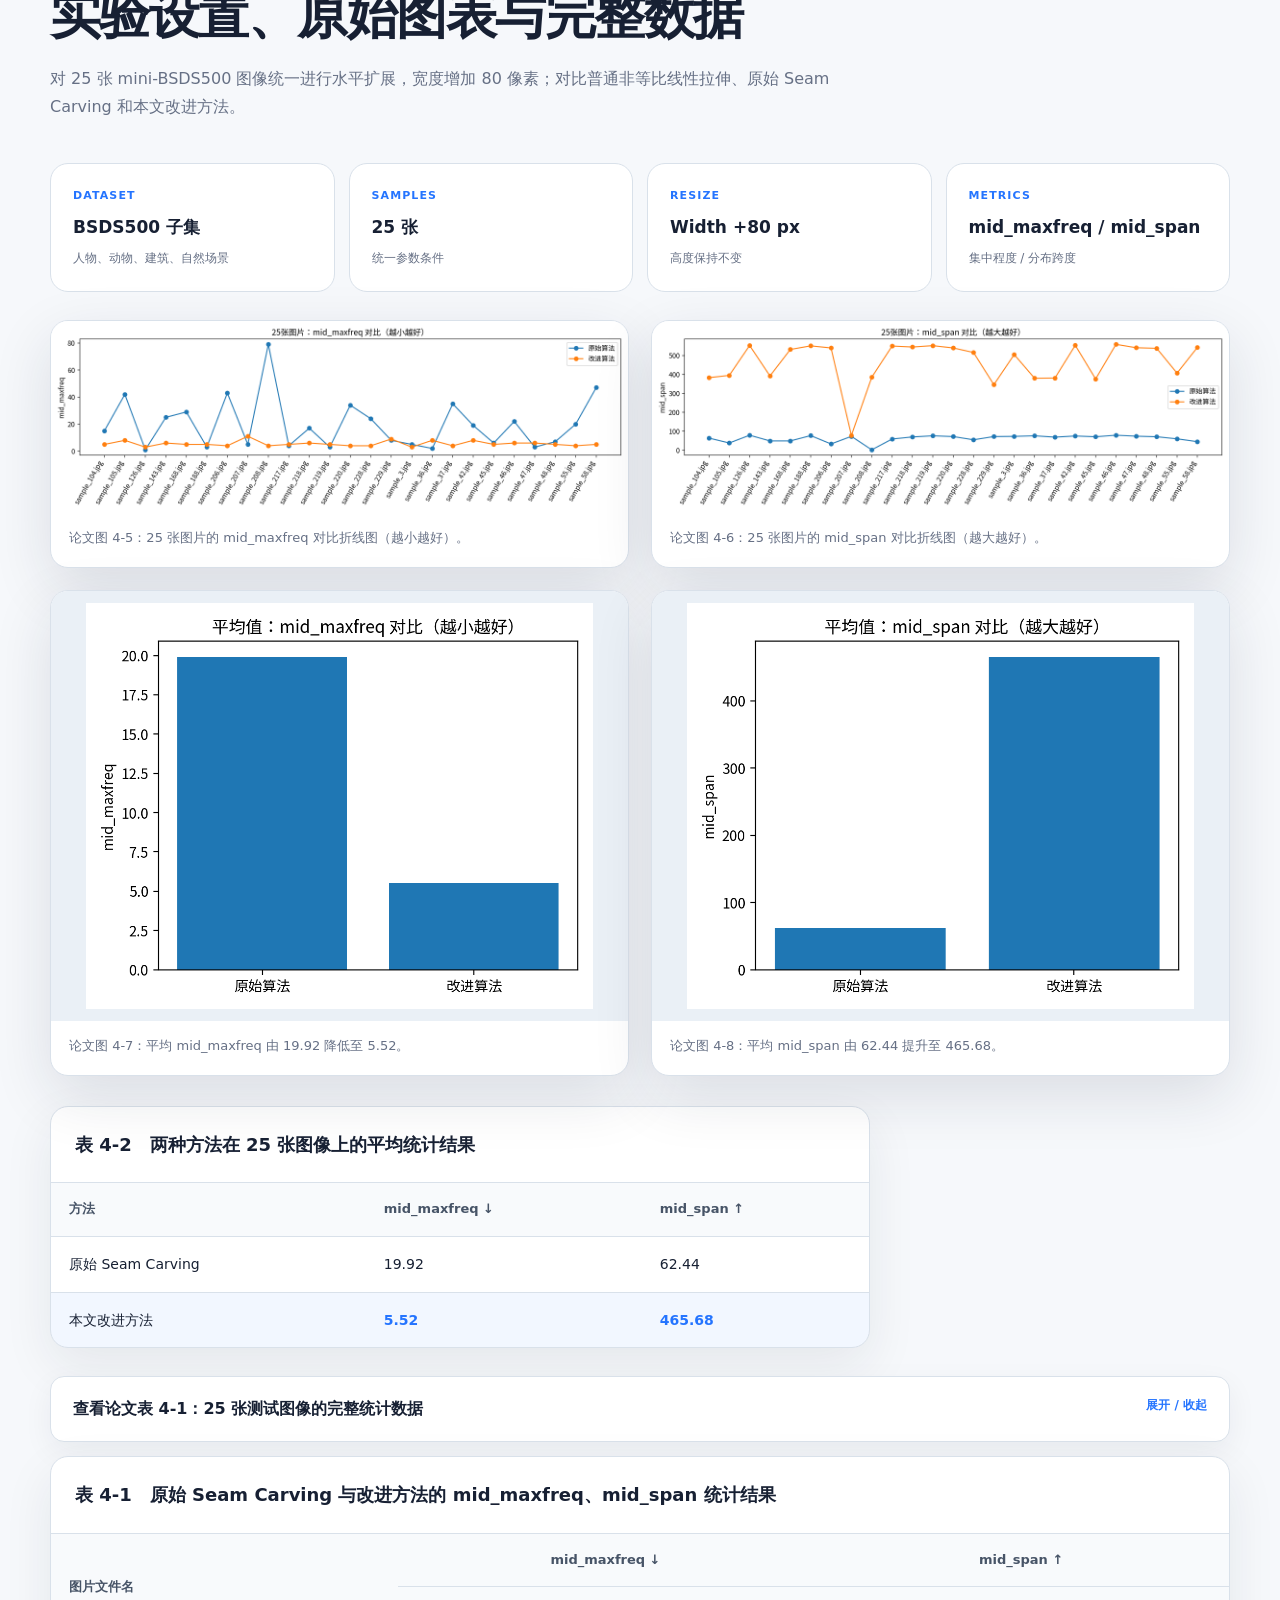
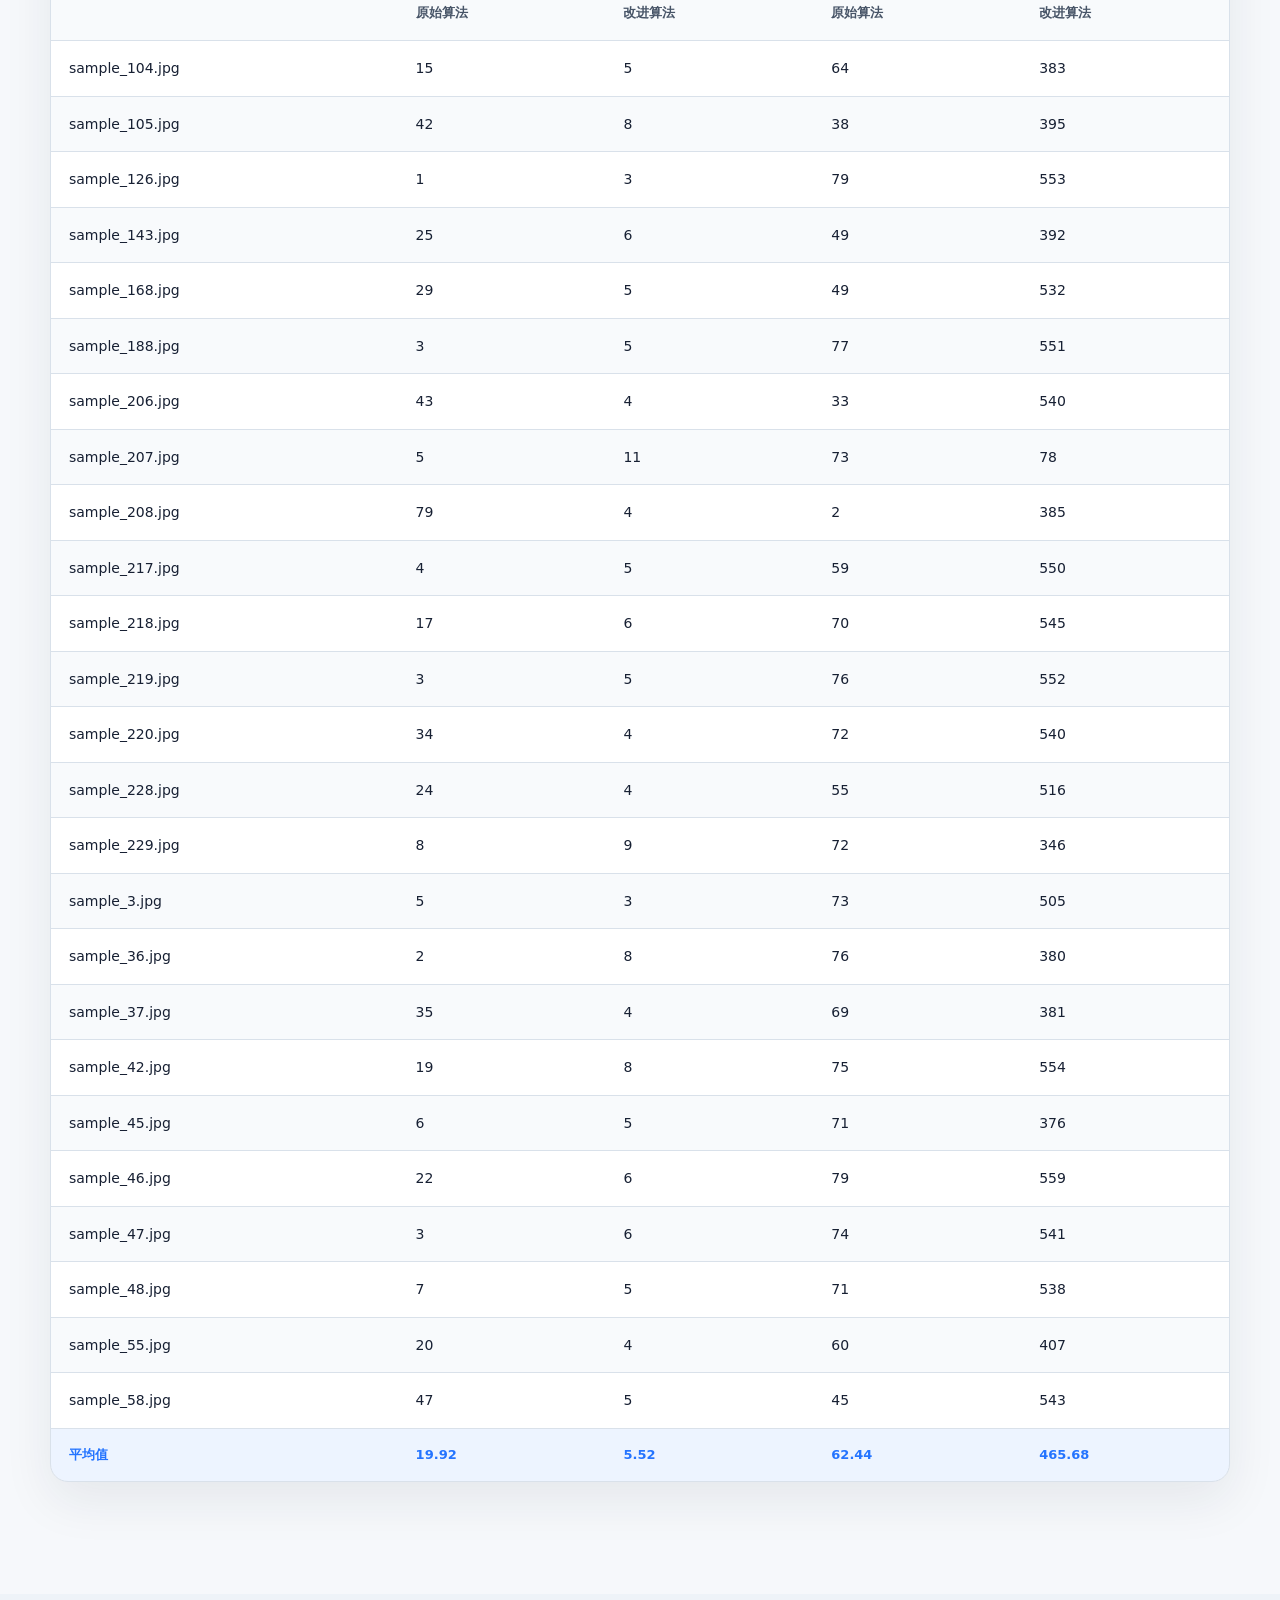
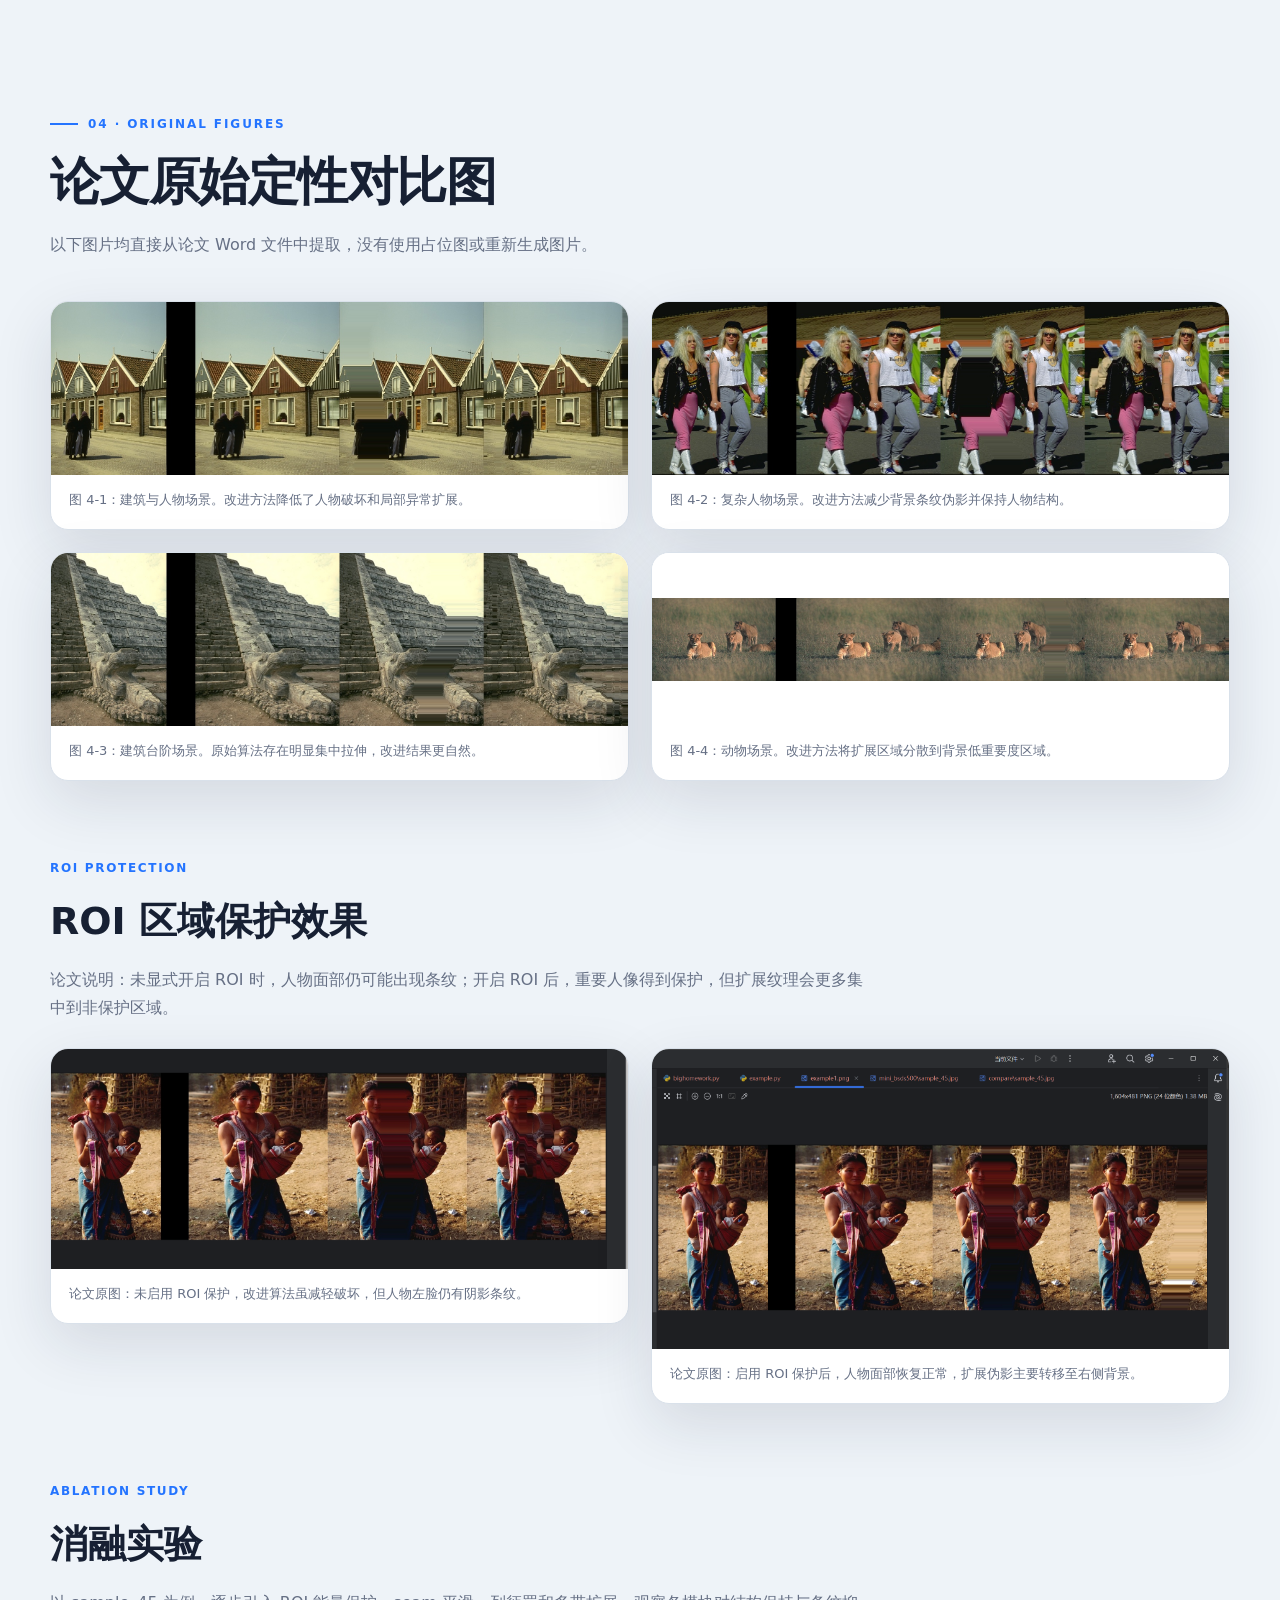
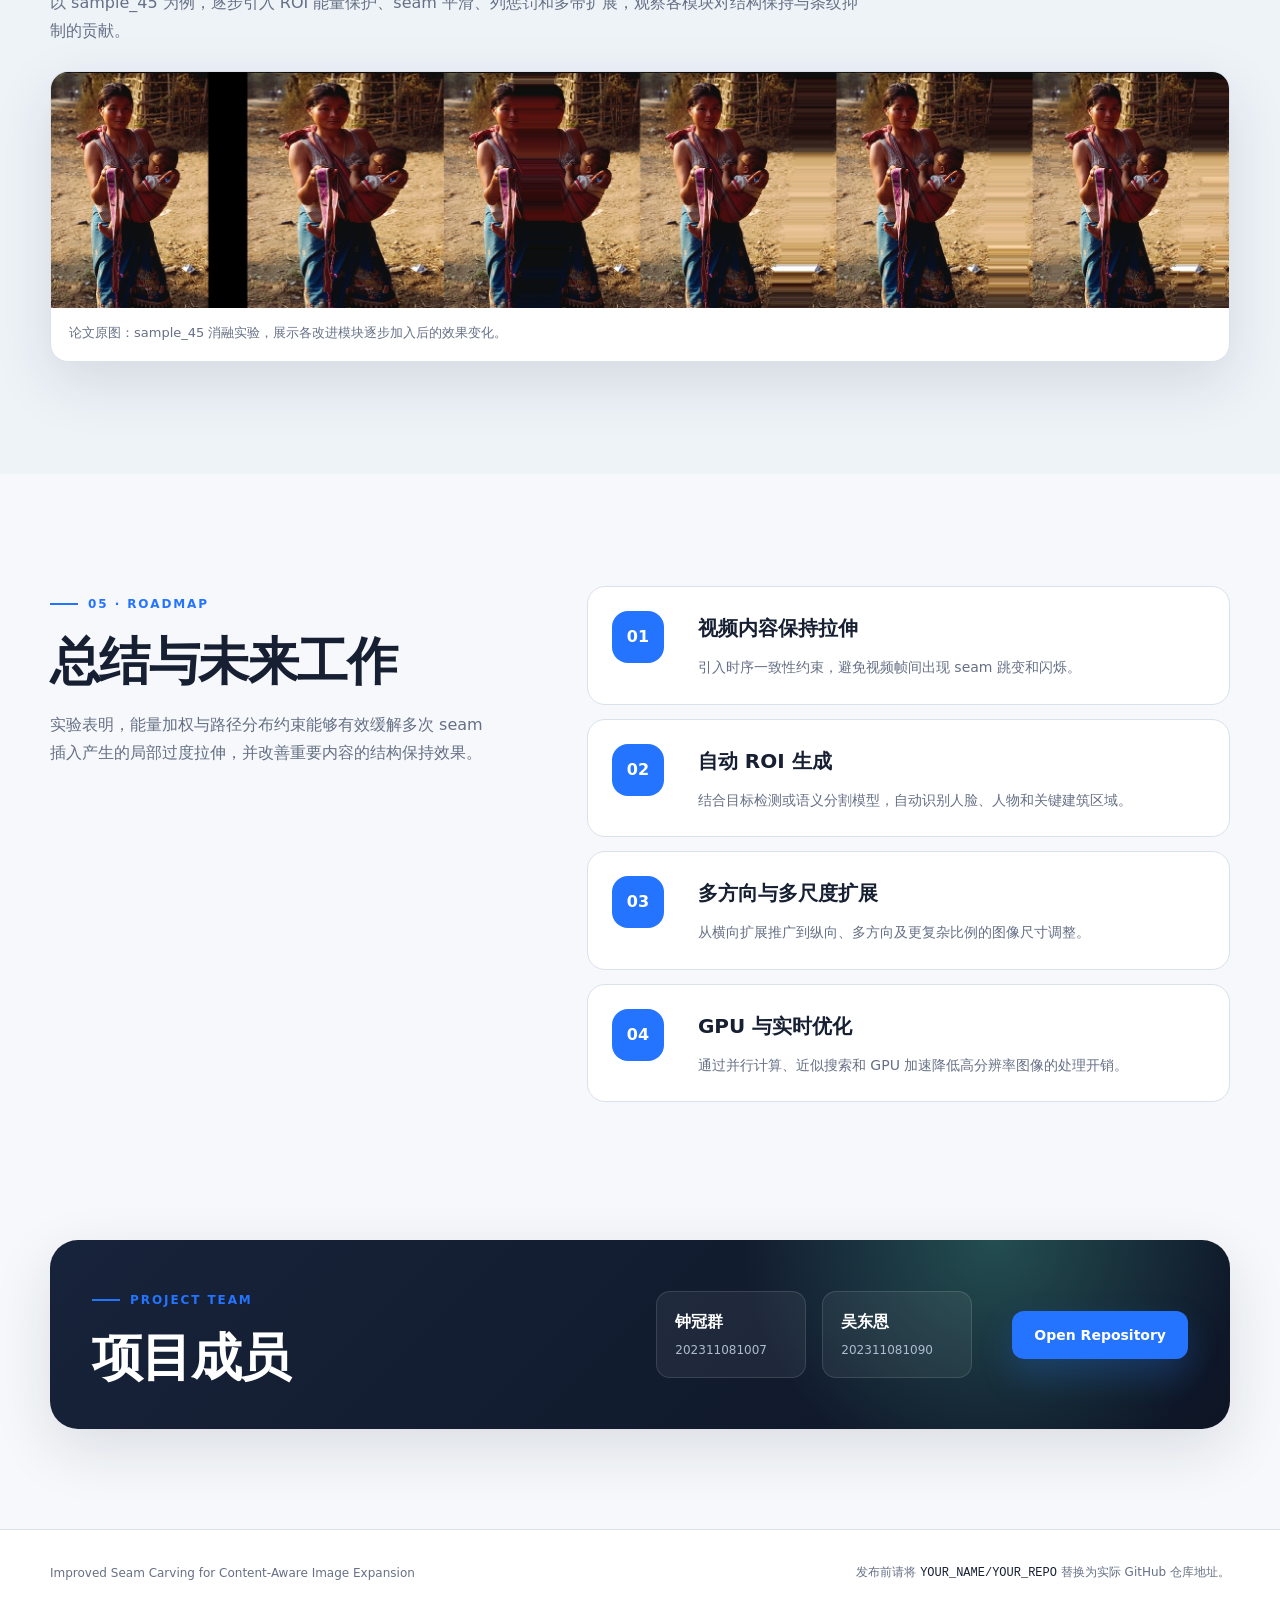
==== commit 07576ef7: "Add files via upload" ====
--- a/index.html
+++ b/index.html
@@ -3,11 +3,8 @@
 <head>
   <meta charset="UTF-8" />
   <meta name="viewport" content="width=device-width, initial-scale=1.0" />
-  <meta
-    name="description"
-    content="基于 Seam Carving 的内容保持型图像拉伸算法：通过 ROI 区域保护、路径平滑、列惩罚与多带扩展，降低局部过度拉伸与条纹伪影。"
-  />
-  <title>Content-Aware Image Retargeting · Improved Seam Carving</title>
+  <meta name="description" content="基于 Seam Carving 的内容保持型图像拉伸算法项目介绍网页。页面使用论文中的原始实验图片、折线图、柱状图和实验表格。" />
+  <title>基于 Seam Carving 的内容保持型图像拉伸算法</title>
   <link rel="stylesheet" href="style.css" />
 </head>
 <body>
@@ -25,15 +22,13 @@
 
       <nav class="site-nav" aria-label="主导航">
         <a href="#overview">项目概览</a>
-        <a href="#method">方法</a>
+        <a href="#method">算法方法</a>
         <a href="#results">实验结果</a>
-        <a href="#gallery">效果展示</a>
-        <a href="#future">未来工作</a>
+        <a href="#gallery">原图展示</a>
+        <a href="#future">总结展望</a>
       </nav>
 
-      <a class="nav-button" href="https://github.com/YOUR_NAME/YOUR_REPO" target="_blank" rel="noreferrer">
-        View on GitHub
-      </a>
+      <a class="nav-button" href="https://github.com/YOUR_NAME/YOUR_REPO" target="_blank" rel="noreferrer">View on GitHub</a>
     </div>
   </header>
 
@@ -51,31 +46,20 @@
 
           <div class="hero-actions">
             <a class="button button-primary" href="#results">查看实验结果</a>
-            <a class="button button-secondary" href="https://github.com/YOUR_NAME/YOUR_REPO" target="_blank" rel="noreferrer">
-              获取源代码
-            </a>
+            <a class="button button-secondary" href="https://github.com/YOUR_NAME/YOUR_REPO" target="_blank" rel="noreferrer">获取源代码</a>
           </div>
 
           <div class="hero-meta" aria-label="项目信息">
-            <div>
-              <span>Dataset</span>
-              <strong>mini-BSDS500</strong>
-            </div>
-            <div>
-              <span>Task</span>
-              <strong>Horizontal Expansion</strong>
-            </div>
-            <div>
-              <span>Extension</span>
-              <strong>+80 px</strong>
-            </div>
+            <div><span>Dataset</span><strong>mini-BSDS500</strong></div>
+            <div><span>Task</span><strong>Horizontal Expansion</strong></div>
+            <div><span>Extension</span><strong>+80 px</strong></div>
           </div>
         </div>
 
-        <figure class="hero-visual media-frame media-frame-hero">
-          <img src="images/hero-comparison.svg" alt="原图、线性拉伸、原始 Seam Carving 与改进算法的四图对比占位图" />
+        <figure class="media-frame media-frame-hero paper-figure">
+          <img src="images/sample-36-comparison.png" alt="论文中 sample_36 的原图、普通拉伸、原始 Seam Carving 和改进方法横向扩展结果对比" />
           <figcaption>
-            建议替换为论文中最具代表性的四图对比：原图 / 普通线性拉伸 / 原始 Seam Carving / 改进方法。
+            论文原图：sample_36 横向扩展效果对比。排列顺序为原始图像、普通线性拉伸、原始 Seam Carving、本文改进方法。
           </figcaption>
         </figure>
       </div>
@@ -96,7 +80,7 @@
         <article class="stat-card">
           <span class="stat-label">实验规模</span>
           <strong>25 <i>images</i></strong>
-          <p>从 BSDS500 中人工选取人物、动物、建筑和自然场景样本。</p>
+          <p>从 BSDS500 中选取人物、动物、建筑和自然场景。</p>
         </article>
       </div>
     </section>
@@ -115,25 +99,27 @@
         <div class="content-stack">
           <article class="feature-row">
             <span class="feature-index">A</span>
-            <div>
-              <h3>传统拉伸的局限</h3>
-              <p>统一缩放无法区分主体和背景，重要目标与低纹理区域会被同时拉伸，导致明显几何畸变。</p>
-            </div>
+            <div><h3>传统拉伸的局限</h3><p>统一缩放无法区分主体与背景，重要目标和低纹理区域会被同时拉伸，导致明显几何畸变。</p></div>
           </article>
           <article class="feature-row">
             <span class="feature-index">B</span>
-            <div>
-              <h3>原始 Seam Carving 的问题</h3>
-              <p>在连续插入 seam 时，算法可能反复选择少数低能量列，形成局部过度拉伸、条纹伪影和结构破坏。</p>
-            </div>
+            <div><h3>原始 Seam Carving 的问题</h3><p>连续插入 seam 时，算法可能反复选择少数低能量列，形成局部过度拉伸、条纹伪影和结构破坏。</p></div>
           </article>
           <article class="feature-row">
             <span class="feature-index">C</span>
-            <div>
-              <h3>本项目的目标</h3>
-              <p>让新增像素更均匀地分布在多个低重要度区域，同时显式保护人物、建筑等关键内容。</p>
-            </div>
-          </article>
+            <div><h3>本项目的目标</h3><p>让新增像素更均匀地分布在多个低重要度区域，同时显式保护人物、建筑等关键内容。</p></div>
+          </article>
+
+          <div class="before-after-grid">
+            <figure class="media-frame paper-figure compact-figure">
+              <img src="images/lenna-original-result.png" alt="论文中的 Lenna 原始 Seam Carving 扩展结果" />
+              <figcaption>论文原图：原始算法反复插入同一 seam，右侧区域被过度拉长。</figcaption>
+            </figure>
+            <figure class="media-frame paper-figure compact-figure">
+              <img src="images/lenna-improved-result.png" alt="论文中的 Lenna 改进 Seam Carving 扩展结果" />
+              <figcaption>论文原图：改进算法分散 seam 分布，并保护人物主体。</figcaption>
+            </figure>
+          </div>
         </div>
       </div>
     </section>
@@ -143,16 +129,22 @@
         <div class="section-heading section-heading-wide">
           <span class="eyebrow">02 · METHOD</span>
           <h2>算法流程与四项改进</h2>
-          <p>
-            基础流程由 Sobel 能量计算、动态规划寻找最小能量 seam、路径插入组成；
-            在此基础上，通过四个模块提升扩展质量。
-          </p>
-        </div>
-
-        <figure class="media-frame workflow-frame">
-          <img src="images/algorithm-workflow.svg" alt="改进 Seam Carving 算法流程图占位图" />
-          <figcaption>建议放置算法流程图：输入图像 → 能量图 → ROI 加权 → Seam 搜索 → 平滑与惩罚 → 多带插入 → 输出图像。</figcaption>
-        </figure>
+          <p>基础流程由 Sobel 能量计算、动态规划寻找最小能量 seam、路径插入组成；在此基础上，通过四个模块提升扩展质量。</p>
+        </div>
+
+        <div class="process-flow" aria-label="改进 Seam Carving 算法流程">
+          <div><span>01</span><strong>输入图像</strong><small>读取图像与目标扩展宽度</small></div>
+          <b>→</b>
+          <div><span>02</span><strong>能量图计算</strong><small>使用 Sobel 梯度衡量像素重要性</small></div>
+          <b>→</b>
+          <div><span>03</span><strong>ROI 能量加权</strong><small>提高重要区域被选中的代价</small></div>
+          <b>→</b>
+          <div><span>04</span><strong>Seam 搜索</strong><small>动态规划寻找低能量路径</small></div>
+          <b>→</b>
+          <div><span>05</span><strong>平滑与惩罚</strong><small>平滑路径并抑制列集中</small></div>
+          <b>→</b>
+          <div><span>06</span><strong>多带插入</strong><small>在多个低能量区域分散扩展</small></div>
+        </div>
 
         <div class="method-grid">
           <article class="method-card">
@@ -187,101 +179,150 @@
       <div class="container">
         <div class="section-heading section-heading-wide">
           <span class="eyebrow">03 · EXPERIMENTS</span>
-          <h2>实验设置与定量结果</h2>
-          <p>
-            对 25 张 mini-BSDS500 图像统一进行水平扩展，宽度增加 80 像素；
-            对比普通非等比线性拉伸、原始 Seam Carving 和本文改进方法。
-          </p>
+          <h2>实验设置、原始图表与完整数据</h2>
+          <p>对 25 张 mini-BSDS500 图像统一进行水平扩展，宽度增加 80 像素；对比普通非等比线性拉伸、原始 Seam Carving 和本文改进方法。</p>
         </div>
 
         <div class="experiment-info">
-          <article>
-            <span>Dataset</span>
-            <strong>BSDS500 子集</strong>
-            <p>人物、动物、建筑、自然场景</p>
-          </article>
-          <article>
-            <span>Samples</span>
-            <strong>25 张</strong>
-            <p>统一参数条件</p>
-          </article>
-          <article>
-            <span>Resize</span>
-            <strong>Width +80 px</strong>
-            <p>高度保持不变</p>
-          </article>
-          <article>
-            <span>Metrics</span>
-            <strong>mid_maxfreq / mid_span</strong>
-            <p>集中程度 / 分布跨度</p>
-          </article>
+          <article><span>Dataset</span><strong>BSDS500 子集</strong><p>人物、动物、建筑、自然场景</p></article>
+          <article><span>Samples</span><strong>25 张</strong><p>统一参数条件</p></article>
+          <article><span>Resize</span><strong>Width +80 px</strong><p>高度保持不变</p></article>
+          <article><span>Metrics</span><strong>mid_maxfreq / mid_span</strong><p>集中程度 / 分布跨度</p></article>
         </div>
 
         <div class="chart-grid">
-          <figure class="media-frame">
-            <img src="images/chart-mid-maxfreq.svg" alt="mid_maxfreq 对比折线图或柱状图占位图" />
-            <figcaption>mid_maxfreq（越小越好）：改进方法降低 seam 在少数列上的集中程度。</figcaption>
-          </figure>
-          <figure class="media-frame">
-            <img src="images/chart-mid-span.svg" alt="mid_span 对比折线图或柱状图占位图" />
-            <figcaption>mid_span（越大越好）：改进方法使 seam 在水平方向上分布更分散。</figcaption>
-          </figure>
-        </div>
-
-        <div class="metrics-table-wrap">
+          <figure class="media-frame paper-figure">
+            <img src="images/chart-mid-maxfreq-line.png" alt="论文图 4-5：25 张图片的 mid_maxfreq 对比折线图" />
+            <figcaption>论文图 4-5：25 张图片的 mid_maxfreq 对比折线图（越小越好）。</figcaption>
+          </figure>
+          <figure class="media-frame paper-figure">
+            <img src="images/chart-mid-span-line.png" alt="论文图 4-6：25 张图片的 mid_span 对比折线图" />
+            <figcaption>论文图 4-6：25 张图片的 mid_span 对比折线图（越大越好）。</figcaption>
+          </figure>
+          <figure class="media-frame paper-figure">
+            <img src="images/chart-mid-maxfreq-average.png" alt="论文图 4-7：mid_maxfreq 平均值对比柱状图" />
+            <figcaption>论文图 4-7：平均 mid_maxfreq 由 19.92 降低至 5.52。</figcaption>
+          </figure>
+          <figure class="media-frame paper-figure">
+            <img src="images/chart-mid-span-average.png" alt="论文图 4-8：mid_span 平均值对比柱状图" />
+            <figcaption>论文图 4-8：平均 mid_span 由 62.44 提升至 465.68。</figcaption>
+          </figure>
+        </div>
+
+        <div class="metrics-table-wrap summary-table-wrap">
           <table class="metrics-table">
-            <caption>25 张测试图像的平均统计结果</caption>
-            <thead>
-              <tr>
-                <th>方法</th>
-                <th>mid_maxfreq ↓</th>
-                <th>mid_span ↑</th>
-                <th>视觉表现</th>
-              </tr>
-            </thead>
+            <caption>表 4-2　两种方法在 25 张图像上的平均统计结果</caption>
+            <thead><tr><th>方法</th><th>mid_maxfreq ↓</th><th>mid_span ↑</th></tr></thead>
             <tbody>
-              <tr>
-                <td>原始 Seam Carving</td>
-                <td>19.92</td>
-                <td>62.44</td>
-                <td>易产生局部过度拉伸与条纹伪影</td>
-              </tr>
-              <tr class="highlight-row">
-                <td>本文改进方法</td>
-                <td>5.52</td>
-                <td>465.68</td>
-                <td>主体结构更完整，扩展区域更自然</td>
-              </tr>
+              <tr><td>原始 Seam Carving</td><td>19.92</td><td>62.44</td></tr>
+              <tr class="highlight-row"><td>本文改进方法</td><td>5.52</td><td>465.68</td></tr>
             </tbody>
           </table>
         </div>
+
+        <details class="full-table" open>
+          <summary>查看论文表 4-1：25 张测试图像的完整统计数据</summary>
+          <div class="metrics-table-wrap">
+            <table class="metrics-table detailed-table">
+              <caption>表 4-1　原始 Seam Carving 与改进方法的 mid_maxfreq、mid_span 统计结果</caption>
+              <thead>
+                <tr>
+                  <th rowspan="2">图片文件名</th>
+                  <th colspan="2">mid_maxfreq ↓</th>
+                  <th colspan="2">mid_span ↑</th>
+                </tr>
+                <tr>
+                  <th>原始算法</th><th>改进算法</th><th>原始算法</th><th>改进算法</th>
+                </tr>
+              </thead>
+              <tbody>
+                <tr><td>sample_104.jpg</td><td>15</td><td>5</td><td>64</td><td>383</td></tr>
+                <tr><td>sample_105.jpg</td><td>42</td><td>8</td><td>38</td><td>395</td></tr>
+                <tr><td>sample_126.jpg</td><td>1</td><td>3</td><td>79</td><td>553</td></tr>
+                <tr><td>sample_143.jpg</td><td>25</td><td>6</td><td>49</td><td>392</td></tr>
+                <tr><td>sample_168.jpg</td><td>29</td><td>5</td><td>49</td><td>532</td></tr>
+                <tr><td>sample_188.jpg</td><td>3</td><td>5</td><td>77</td><td>551</td></tr>
+                <tr><td>sample_206.jpg</td><td>43</td><td>4</td><td>33</td><td>540</td></tr>
+                <tr><td>sample_207.jpg</td><td>5</td><td>11</td><td>73</td><td>78</td></tr>
+                <tr><td>sample_208.jpg</td><td>79</td><td>4</td><td>2</td><td>385</td></tr>
+                <tr><td>sample_217.jpg</td><td>4</td><td>5</td><td>59</td><td>550</td></tr>
+                <tr><td>sample_218.jpg</td><td>17</td><td>6</td><td>70</td><td>545</td></tr>
+                <tr><td>sample_219.jpg</td><td>3</td><td>5</td><td>76</td><td>552</td></tr>
+                <tr><td>sample_220.jpg</td><td>34</td><td>4</td><td>72</td><td>540</td></tr>
+                <tr><td>sample_228.jpg</td><td>24</td><td>4</td><td>55</td><td>516</td></tr>
+                <tr><td>sample_229.jpg</td><td>8</td><td>9</td><td>72</td><td>346</td></tr>
+                <tr><td>sample_3.jpg</td><td>5</td><td>3</td><td>73</td><td>505</td></tr>
+                <tr><td>sample_36.jpg</td><td>2</td><td>8</td><td>76</td><td>380</td></tr>
+                <tr><td>sample_37.jpg</td><td>35</td><td>4</td><td>69</td><td>381</td></tr>
+                <tr><td>sample_42.jpg</td><td>19</td><td>8</td><td>75</td><td>554</td></tr>
+                <tr><td>sample_45.jpg</td><td>6</td><td>5</td><td>71</td><td>376</td></tr>
+                <tr><td>sample_46.jpg</td><td>22</td><td>6</td><td>79</td><td>559</td></tr>
+                <tr><td>sample_47.jpg</td><td>3</td><td>6</td><td>74</td><td>541</td></tr>
+                <tr><td>sample_48.jpg</td><td>7</td><td>5</td><td>71</td><td>538</td></tr>
+                <tr><td>sample_55.jpg</td><td>20</td><td>4</td><td>60</td><td>407</td></tr>
+                <tr><td>sample_58.jpg</td><td>47</td><td>5</td><td>45</td><td>543</td></tr>
+              </tbody>
+              <tfoot><tr><th>平均值</th><th>19.92</th><th>5.52</th><th>62.44</th><th>465.68</th></tr></tfoot>
+            </table>
+          </div>
+        </details>
       </div>
     </section>
 
     <section class="section section-soft" id="gallery">
       <div class="container">
         <div class="section-heading section-heading-wide">
-          <span class="eyebrow">04 · VISUAL RESULTS</span>
-          <h2>定性对比与消融实验</h2>
-          <p>建议优先展示论文中主体明显、对比强烈的案例，并保持每组图片的排列顺序一致。</p>
-        </div>
-
-        <div class="gallery-grid">
-          <figure class="media-frame gallery-large">
-            <img src="images/qualitative-comparison.svg" alt="多组样本的四方法定性对比占位图" />
-            <figcaption>BSDS500 典型样本对比：原图 / 线性拉伸 / 原始算法 / 改进算法。</figcaption>
-          </figure>
-
-          <figure class="media-frame">
-            <img src="images/roi-comparison.svg" alt="未启用 ROI 与启用 ROI 的结果对比占位图" />
-            <figcaption>ROI 保护对比：突出重要人像区域在启用保护后的结构恢复。</figcaption>
-          </figure>
-
-          <figure class="media-frame">
-            <img src="images/ablation-study.svg" alt="逐步加入 ROI、平滑、列惩罚和多带扩展的消融实验占位图" />
-            <figcaption>消融实验：原始算法 → ROI → ROI + 平滑 → 完整方法。</figcaption>
-          </figure>
-        </div>
+          <span class="eyebrow">04 · ORIGINAL FIGURES</span>
+          <h2>论文原始定性对比图</h2>
+          <p>以下图片均直接从论文 Word 文件中提取，没有使用占位图或重新生成图片。</p>
+        </div>
+
+        <div class="original-gallery">
+          <figure class="media-frame paper-figure">
+            <img src="images/sample-36-comparison.png" alt="论文中建筑与人物样本的四种方法对比" />
+            <figcaption>图 4-1：建筑与人物场景。改进方法降低了人物破坏和局部异常扩展。</figcaption>
+          </figure>
+          <figure class="media-frame paper-figure">
+            <img src="images/sample-105-comparison.png" alt="论文中双人样本的四种方法对比" />
+            <figcaption>图 4-2：复杂人物场景。改进方法减少背景条纹伪影并保持人物结构。</figcaption>
+          </figure>
+          <figure class="media-frame paper-figure">
+            <img src="images/sample-stairs-comparison.png" alt="论文中建筑台阶样本的四种方法对比" />
+            <figcaption>图 4-3：建筑台阶场景。原始算法存在明显集中拉伸，改进结果更自然。</figcaption>
+          </figure>
+          <figure class="media-frame paper-figure">
+            <img src="images/sample-animals-comparison.png" alt="论文中动物样本的四种方法对比" />
+            <figcaption>图 4-4：动物场景。改进方法将扩展区域分散到背景低重要度区域。</figcaption>
+          </figure>
+        </div>
+
+        <div class="subsection-heading">
+          <span>ROI PROTECTION</span>
+          <h3>ROI 区域保护效果</h3>
+          <p>论文说明：未显式开启 ROI 时，人物面部仍可能出现条纹；开启 ROI 后，重要人像得到保护，但扩展纹理会更多集中到非保护区域。</p>
+        </div>
+
+        <div class="roi-grid">
+          <figure class="media-frame paper-figure">
+            <img src="images/roi-without-protection.png" alt="论文中未启用 ROI 区域保护的人像扩展对比" />
+            <figcaption>论文原图：未启用 ROI 保护，改进算法虽减轻破坏，但人物左脸仍有阴影条纹。</figcaption>
+          </figure>
+          <figure class="media-frame paper-figure">
+            <img src="images/roi-with-protection.png" alt="论文中启用 ROI 区域保护的人像扩展对比" />
+            <figcaption>论文原图：启用 ROI 保护后，人物面部恢复正常，扩展伪影主要转移至右侧背景。</figcaption>
+          </figure>
+        </div>
+
+        <div class="subsection-heading">
+          <span>ABLATION STUDY</span>
+          <h3>消融实验</h3>
+          <p>以 sample_45 为例，逐步引入 ROI 能量保护、seam 平滑、列惩罚和多带扩展，观察各模块对结构保持与条纹抑制的贡献。</p>
+        </div>
+
+        <figure class="media-frame paper-figure ablation-figure">
+          <img src="images/ablation-sample45.png" alt="论文中的 sample_45 消融实验原图" />
+          <figcaption>论文原图：sample_45 消融实验，展示各改进模块逐步加入后的效果变化。</figcaption>
+        </figure>
       </div>
     </section>
 
@@ -290,64 +331,26 @@
         <div class="section-heading sticky-heading">
           <span class="eyebrow">05 · ROADMAP</span>
           <h2>总结与未来工作</h2>
-          <p>
-            本项目验证了能量加权与路径分布约束对内容保持型图像扩展的有效性，
-            未来可继续提升自动化程度、适用范围和计算效率。
-          </p>
+          <p>实验表明，能量加权与路径分布约束能够有效缓解多次 seam 插入产生的局部过度拉伸，并改善重要内容的结构保持效果。</p>
         </div>
 
         <div class="roadmap">
-          <article>
-            <span>01</span>
-            <div>
-              <h3>视频内容保持拉伸</h3>
-              <p>引入时序一致性约束，避免视频帧间出现 seam 跳变和闪烁。</p>
-            </div>
-          </article>
-          <article>
-            <span>02</span>
-            <div>
-              <h3>自动 ROI 生成</h3>
-              <p>结合目标检测或语义分割模型，自动识别人脸、人物和关键建筑区域。</p>
-            </div>
-          </article>
-          <article>
-            <span>03</span>
-            <div>
-              <h3>多方向与多尺度扩展</h3>
-              <p>从横向扩展推广到纵向、多方向及更复杂比例的图像尺寸调整。</p>
-            </div>
-          </article>
-          <article>
-            <span>04</span>
-            <div>
-              <h3>GPU 与实时优化</h3>
-              <p>通过并行计算、近似搜索和 GPU 加速降低高分辨率图像的处理开销。</p>
-            </div>
-          </article>
+          <article><span>01</span><div><h3>视频内容保持拉伸</h3><p>引入时序一致性约束，避免视频帧间出现 seam 跳变和闪烁。</p></div></article>
+          <article><span>02</span><div><h3>自动 ROI 生成</h3><p>结合目标检测或语义分割模型，自动识别人脸、人物和关键建筑区域。</p></div></article>
+          <article><span>03</span><div><h3>多方向与多尺度扩展</h3><p>从横向扩展推广到纵向、多方向及更复杂比例的图像尺寸调整。</p></div></article>
+          <article><span>04</span><div><h3>GPU 与实时优化</h3><p>通过并行计算、近似搜索和 GPU 加速降低高分辨率图像的处理开销。</p></div></article>
         </div>
       </div>
     </section>
 
     <section class="team-section">
       <div class="container team-card">
-        <div>
-          <span class="eyebrow">PROJECT TEAM</span>
-          <h2>项目成员</h2>
-        </div>
+        <div><span class="eyebrow">PROJECT TEAM</span><h2>项目成员</h2></div>
         <div class="team-members">
-          <article>
-            <strong>钟冠群</strong>
-            <span>202311081007</span>
-          </article>
-          <article>
-            <strong>吴东恩</strong>
-            <span>202311081090</span>
-          </article>
-        </div>
-        <a class="button button-primary" href="https://github.com/YOUR_NAME/YOUR_REPO" target="_blank" rel="noreferrer">
-          Open Repository
-        </a>
+          <article><strong>钟冠群</strong><span>202311081007</span></article>
+          <article><strong>吴东恩</strong><span>202311081090</span></article>
+        </div>
+        <a class="button button-primary" href="https://github.com/YOUR_NAME/YOUR_REPO" target="_blank" rel="noreferrer">Open Repository</a>
       </div>
     </section>
   </main>
@@ -355,7 +358,7 @@
   <footer class="site-footer">
     <div class="container footer-wrap">
       <p>Improved Seam Carving for Content-Aware Image Expansion</p>
-      <p>Replace <code>YOUR_NAME/YOUR_REPO</code> before publishing.</p>
+      <p>发布前请将 <code>YOUR_NAME/YOUR_REPO</code> 替换为实际 GitHub 仓库地址。</p>
     </div>
   </footer>
 </body>
--- a/style.css
+++ b/style.css
@@ -9,22 +9,14 @@
   --primary-deep: #1557c8;
   --accent: #53d4b1;
   --dark: #111827;
-  --dark-soft: #1d2939;
   --shadow: 0 20px 60px rgba(21, 35, 56, 0.12);
   --radius-lg: 28px;
   --radius-md: 18px;
-  --radius-sm: 12px;
   --container: 1180px;
 }
 
-* {
-  box-sizing: border-box;
-}
-
-html {
-  scroll-behavior: smooth;
-}
-
+* { box-sizing: border-box; }
+html { scroll-behavior: smooth; }
 body {
   margin: 0;
   color: var(--ink);
@@ -33,748 +25,164 @@
   line-height: 1.75;
   -webkit-font-smoothing: antialiased;
 }
+img { display: block; max-width: 100%; }
+a { color: inherit; text-decoration: none; }
+code { font-family: "SFMono-Regular", Consolas, "Liberation Mono", monospace; }
+.container { width: min(calc(100% - 40px), var(--container)); margin-inline: auto; }
 
-img {
-  display: block;
-  max-width: 100%;
+.skip-link { position: fixed; top: 12px; left: 12px; z-index: 100; padding: 10px 14px; border-radius: 8px; background: #fff; transform: translateY(-150%); }
+.skip-link:focus { transform: translateY(0); }
+
+.site-header { position: sticky; top: 0; z-index: 50; border-bottom: 1px solid rgba(217,225,234,.82); background: rgba(246,248,251,.88); backdrop-filter: blur(18px); }
+.nav-wrap { min-height: 76px; display: flex; align-items: center; justify-content: space-between; gap: 24px; }
+.brand { display: inline-flex; align-items: center; gap: 12px; }
+.brand-mark { display: grid; place-items: center; width: 42px; height: 42px; border-radius: 13px; color: #fff; background: linear-gradient(145deg,var(--primary),#52a4ff); font-size: 14px; font-weight: 800; letter-spacing: .06em; box-shadow: 0 12px 28px rgba(36,116,255,.24); }
+.brand strong,.brand small { display: block; }
+.brand strong { line-height: 1.2; }
+.brand small { margin-top: 3px; color: var(--muted); font-size: 11px; letter-spacing: .06em; }
+.site-nav { display: flex; align-items: center; gap: 26px; color: #475467; font-size: 14px; font-weight: 600; }
+.site-nav a,.nav-button,.button { transition: .22s ease; }
+.site-nav a:hover { color: var(--primary); }
+.nav-button { padding: 10px 16px; border: 1px solid var(--line); border-radius: 999px; background: #fff; font-size: 13px; font-weight: 700; }
+.nav-button:hover { border-color: var(--primary); color: var(--primary); }
+
+.hero { position: relative; overflow: hidden; padding: 100px 0 76px; background: radial-gradient(circle at 80% 20%,rgba(36,116,255,.14),transparent 34%), radial-gradient(circle at 10% 90%,rgba(83,212,177,.13),transparent 28%), linear-gradient(180deg,#f9fbff 0%,#f4f7fb 100%); }
+.hero::before { content:""; position:absolute; inset:0; pointer-events:none; background-image:linear-gradient(rgba(23,32,51,.03) 1px,transparent 1px),linear-gradient(90deg,rgba(23,32,51,.03) 1px,transparent 1px); background-size:42px 42px; mask-image:linear-gradient(to bottom,rgba(0,0,0,.75),transparent 85%); }
+.hero-grid { position: relative; display: grid; grid-template-columns: minmax(0,.92fr) minmax(0,1.08fr); align-items: center; gap: 62px; }
+.eyebrow { display: inline-flex; align-items: center; gap: 10px; margin-bottom: 16px; color: var(--primary); font-size: 12px; font-weight: 800; letter-spacing: .16em; }
+.eyebrow::before { content:""; width:28px; height:2px; background:currentColor; }
+.hero h1 { margin:0; font-size:clamp(42px,5.2vw,72px); line-height:1.08; letter-spacing:-.04em; }
+.hero h1 span { color: var(--primary); }
+.hero-lead { max-width:690px; margin:28px 0 0; color:#475467; font-size:17px; }
+.hero-actions { display:flex; flex-wrap:wrap; gap:14px; margin-top:34px; }
+.button { display:inline-flex; align-items:center; justify-content:center; min-height:48px; padding:0 22px; border-radius:12px; font-size:14px; font-weight:800; }
+.button-primary { color:#fff; background:var(--primary); box-shadow:0 16px 34px rgba(36,116,255,.24); }
+.button-primary:hover { background:var(--primary-deep); transform:translateY(-2px); }
+.button-secondary { border:1px solid var(--line); background:rgba(255,255,255,.85); }
+.button-secondary:hover { border-color:var(--primary); color:var(--primary); transform:translateY(-2px); }
+.hero-meta { display:grid; grid-template-columns:repeat(3,minmax(0,1fr)); gap:12px; margin-top:42px; }
+.hero-meta div { padding:15px 16px; border:1px solid rgba(217,225,234,.9); border-radius:14px; background:rgba(255,255,255,.76); }
+.hero-meta span,.hero-meta strong { display:block; }
+.hero-meta span { color:var(--muted); font-size:11px; letter-spacing:.08em; text-transform:uppercase; }
+.hero-meta strong { margin-top:4px; font-size:14px; }
+
+.media-frame { margin:0; overflow:hidden; border:1px solid var(--line); border-radius:var(--radius-md); background:var(--surface); box-shadow:var(--shadow); }
+.media-frame img { width:100%; height:auto; background:#eaf0f6; }
+.media-frame figcaption { padding:14px 18px 17px; color:var(--muted); font-size:13px; }
+.paper-figure img { object-fit:contain; }
+.media-frame-hero { transform:rotate(1.2deg); }
+.media-frame-hero:hover { transform:rotate(0deg) translateY(-4px); transition:.28s ease; }
+.compact-figure { box-shadow:0 14px 36px rgba(23,32,51,.08); }
+.before-after-grid { display:grid; grid-template-columns:repeat(2,minmax(0,1fr)); gap:18px; margin-top:4px; }
+
+.stats-section { position:relative; z-index:2; margin-top:-22px; }
+.stats-grid { display:grid; grid-template-columns:repeat(3,minmax(0,1fr)); gap:18px; }
+.stat-card { padding:25px 26px; border:1px solid var(--line); border-radius:var(--radius-md); background:var(--surface); box-shadow:0 14px 40px rgba(23,32,51,.08); }
+.stat-label { color:var(--muted); font-size:12px; font-weight:700; letter-spacing:.08em; text-transform:uppercase; }
+.stat-card strong { display:block; margin-top:8px; font-size:clamp(25px,3vw,38px); line-height:1.2; }
+.stat-card i { color:var(--primary); font-style:normal; }
+.stat-card p { margin:10px 0 0; color:var(--muted); font-size:13px; }
+
+.section { padding:112px 0; }
+.section-soft { background:var(--surface-soft); }
+.section-dark { color:#f8fafc; background:radial-gradient(circle at 80% 20%,rgba(36,116,255,.25),transparent 34%),linear-gradient(145deg,var(--dark) 0%,#17233a 100%); }
+.section-heading { max-width:500px; }
+.section-heading-wide { max-width:800px; margin-bottom:42px; }
+.section-heading h2,.team-card h2 { margin:0; font-size:clamp(34px,4vw,52px); line-height:1.18; letter-spacing:-.03em; }
+.section-heading p { margin:20px 0 0; color:var(--muted); }
+.section-dark .section-heading p { color:#aebbd0; }
+.split-layout { display:grid; grid-template-columns:minmax(0,.82fr) minmax(0,1.18fr); gap:90px; align-items:start; }
+.sticky-heading { position:sticky; top:124px; }
+.content-stack { display:grid; gap:18px; }
+.feature-row { display:grid; grid-template-columns:auto 1fr; gap:22px; padding:26px; border:1px solid var(--line); border-radius:var(--radius-md); background:var(--surface); }
+.feature-index { display:grid; place-items:center; width:44px; height:44px; border-radius:14px; color:var(--primary); background:rgba(36,116,255,.1); font-weight:900; }
+.feature-row h3,.method-card h3,.roadmap h3 { margin:0; font-size:20px; }
+.feature-row p,.method-card p,.roadmap p { margin:9px 0 0; color:var(--muted); font-size:14px; }
+
+.process-flow { display:grid; grid-template-columns:repeat(11,auto); align-items:stretch; gap:10px; margin-bottom:28px; overflow-x:auto; padding:4px 2px 12px; }
+.process-flow > div { min-width:155px; padding:18px; border:1px solid rgba(255,255,255,.12); border-radius:16px; background:rgba(255,255,255,.06); }
+.process-flow > b { display:grid; place-items:center; color:var(--accent); font-size:23px; }
+.process-flow span,.process-flow strong,.process-flow small { display:block; }
+.process-flow span { color:var(--accent); font-size:11px; font-weight:900; letter-spacing:.1em; }
+.process-flow strong { margin-top:7px; font-size:15px; }
+.process-flow small { margin-top:5px; color:#aebbd0; font-size:11px; line-height:1.5; }
+.method-grid { display:grid; grid-template-columns:repeat(4,minmax(0,1fr)); gap:16px; }
+.method-card { min-height:286px; padding:24px; border:1px solid rgba(255,255,255,.1); border-radius:var(--radius-md); background:rgba(255,255,255,.055); }
+.method-number { display:inline-flex; margin-bottom:28px; color:var(--accent); font-size:13px; font-weight:900; letter-spacing:.1em; }
+.method-card p { color:#aebbd0; }
+.method-card code { display:block; margin-top:24px; padding-top:18px; border-top:1px solid rgba(255,255,255,.1); color:#dce8ff; font-size:12px; overflow-wrap:anywhere; }
+
+.experiment-info { display:grid; grid-template-columns:repeat(4,minmax(0,1fr)); gap:14px; margin-bottom:28px; }
+.experiment-info article { padding:22px; border:1px solid var(--line); border-radius:var(--radius-md); background:var(--surface); }
+.experiment-info span,.experiment-info strong,.experiment-info p { display:block; }
+.experiment-info span { color:var(--primary); font-size:11px; font-weight:800; letter-spacing:.1em; text-transform:uppercase; }
+.experiment-info strong { margin-top:8px; font-size:17px; }
+.experiment-info p { margin:5px 0 0; color:var(--muted); font-size:12px; }
+.chart-grid { display:grid; grid-template-columns:repeat(2,minmax(0,1fr)); gap:22px; }
+.chart-grid .media-frame:nth-child(n+3) img { max-height:430px; object-fit:contain; padding:12px; }
+.metrics-table-wrap { margin-top:30px; overflow-x:auto; border:1px solid var(--line); border-radius:var(--radius-md); background:var(--surface); box-shadow:0 18px 50px rgba(23,32,51,.08); }
+.summary-table-wrap { max-width:820px; }
+.metrics-table { width:100%; min-width:760px; border-collapse:collapse; }
+.metrics-table caption { padding:22px 24px; text-align:left; font-size:18px; font-weight:800; }
+.metrics-table th,.metrics-table td { padding:15px 18px; border-top:1px solid var(--line); text-align:left; white-space:nowrap; }
+.metrics-table th { color:#475467; background:#f8fafc; font-size:13px; }
+.metrics-table td { font-size:14px; }
+.highlight-row { background:rgba(36,116,255,.06); }
+.highlight-row td:nth-child(2),.highlight-row td:nth-child(3) { color:var(--primary); font-weight:900; }
+.detailed-table { min-width:850px; }
+.detailed-table thead tr:first-child th { text-align:center; }
+.detailed-table thead tr:first-child th:first-child { text-align:left; }
+.detailed-table tbody tr:nth-child(even) { background:#f8fafc; }
+.detailed-table tfoot th { color:var(--primary); background:rgba(36,116,255,.08); }
+.full-table { margin-top:28px; }
+.full-table summary { cursor:pointer; list-style:none; padding:18px 22px; border:1px solid var(--line); border-radius:14px; background:var(--surface); font-weight:800; box-shadow:0 10px 30px rgba(23,32,51,.06); }
+.full-table summary::-webkit-details-marker { display:none; }
+.full-table summary::after { content:"展开 / 收起"; float:right; color:var(--primary); font-size:12px; }
+.full-table .metrics-table-wrap { margin-top:14px; }
+
+.original-gallery { display:grid; grid-template-columns:repeat(2,minmax(0,1fr)); gap:22px; }
+.original-gallery .media-frame { display:flex; flex-direction:column; }
+.original-gallery img { flex:1; object-fit:contain; background:#fff; }
+.subsection-heading { margin:72px 0 26px; max-width:820px; }
+.subsection-heading span { color:var(--primary); font-size:12px; font-weight:900; letter-spacing:.14em; }
+.subsection-heading h3 { margin:7px 0 0; font-size:clamp(27px,3vw,38px); }
+.subsection-heading p { margin:12px 0 0; color:var(--muted); }
+.roi-grid { display:grid; grid-template-columns:repeat(2,minmax(0,1fr)); gap:22px; align-items:start; }
+.ablation-figure img { max-height:520px; object-fit:contain; background:#fff; }
+
+.roadmap { display:grid; gap:14px; }
+.roadmap article { display:grid; grid-template-columns:64px 1fr; gap:22px; padding:24px; border:1px solid var(--line); border-radius:var(--radius-md); background:var(--surface); }
+.roadmap article > span { display:grid; place-items:center; width:52px; height:52px; border-radius:16px; color:#fff; background:var(--primary); font-weight:900; }
+.team-section { padding:26px 0 100px; }
+.team-card { display:grid; grid-template-columns:1fr auto auto; align-items:center; gap:40px; padding:42px; border-radius:var(--radius-lg); color:#fff; background:radial-gradient(circle at 80% 0%,rgba(83,212,177,.28),transparent 26%),linear-gradient(135deg,#17233a,#0e1626); box-shadow:var(--shadow); }
+.team-members { display:flex; gap:16px; }
+.team-members article { min-width:150px; padding:16px 18px; border:1px solid rgba(255,255,255,.12); border-radius:14px; background:rgba(255,255,255,.06); }
+.team-members strong,.team-members span { display:block; }
+.team-members span { margin-top:4px; color:#aebbd0; font-size:12px; }
+.site-footer { border-top:1px solid var(--line); background:#fff; }
+.footer-wrap { min-height:86px; display:flex; align-items:center; justify-content:space-between; gap:20px; color:var(--muted); font-size:12px; }
+.footer-wrap code { color:var(--ink); }
+
+@media (max-width:980px) {
+  .site-nav { display:none; }
+  .hero-grid,.split-layout { grid-template-columns:1fr; }
+  .hero-grid { gap:44px; }
+  .sticky-heading { position:static; }
+  .method-grid,.experiment-info { grid-template-columns:repeat(2,minmax(0,1fr)); }
+  .team-card { grid-template-columns:1fr; }
 }
-
-a {
-  color: inherit;
-  text-decoration: none;
+@media (max-width:700px) {
+  .container { width:min(calc(100% - 24px),var(--container)); }
+  .nav-wrap { min-height:66px; }
+  .nav-button { display:none; }
+  .hero { padding:72px 0 54px; }
+  .section { padding:82px 0; }
+  .hero-meta,.stats-grid,.method-grid,.experiment-info,.chart-grid,.original-gallery,.roi-grid,.before-after-grid { grid-template-columns:1fr; }
+  .hero-actions .button { width:100%; }
+  .team-members { flex-direction:column; }
+  .footer-wrap { padding:22px 0; flex-direction:column; align-items:flex-start; }
+  .media-frame-hero { transform:none; }
 }
-
-code {
-  font-family: "SFMono-Regular", Consolas, "Liberation Mono", monospace;
+@media (prefers-reduced-motion:reduce) {
+  *,*::before,*::after { scroll-behavior:auto !important; transition:none !important; }
 }
-
-.container {
-  width: min(calc(100% - 40px), var(--container));
-  margin-inline: auto;
-}
-
-.skip-link {
-  position: fixed;
-  top: 12px;
-  left: 12px;
-  z-index: 100;
-  padding: 10px 14px;
-  border-radius: 8px;
-  background: #fff;
-  transform: translateY(-150%);
-}
-
-.skip-link:focus {
-  transform: translateY(0);
-}
-
-.site-header {
-  position: sticky;
-  top: 0;
-  z-index: 50;
-  border-bottom: 1px solid rgba(217, 225, 234, 0.82);
-  background: rgba(246, 248, 251, 0.88);
-  backdrop-filter: blur(18px);
-}
-
-.nav-wrap {
-  min-height: 76px;
-  display: flex;
-  align-items: center;
-  justify-content: space-between;
-  gap: 24px;
-}
-
-.brand {
-  display: inline-flex;
-  align-items: center;
-  gap: 12px;
-}
-
-.brand-mark {
-  display: grid;
-  place-items: center;
-  width: 42px;
-  height: 42px;
-  border-radius: 13px;
-  color: #fff;
-  background: linear-gradient(145deg, var(--primary), #52a4ff);
-  font-size: 14px;
-  font-weight: 800;
-  letter-spacing: 0.06em;
-  box-shadow: 0 12px 28px rgba(36, 116, 255, 0.24);
-}
-
-.brand strong,
-.brand small {
-  display: block;
-}
-
-.brand strong {
-  line-height: 1.2;
-}
-
-.brand small {
-  margin-top: 3px;
-  color: var(--muted);
-  font-size: 11px;
-  letter-spacing: 0.06em;
-}
-
-.site-nav {
-  display: flex;
-  align-items: center;
-  gap: 26px;
-  color: #475467;
-  font-size: 14px;
-  font-weight: 600;
-}
-
-.site-nav a,
-.nav-button,
-.button {
-  transition: 0.22s ease;
-}
-
-.site-nav a:hover {
-  color: var(--primary);
-}
-
-.nav-button {
-  padding: 10px 16px;
-  border: 1px solid var(--line);
-  border-radius: 999px;
-  background: #fff;
-  font-size: 13px;
-  font-weight: 700;
-}
-
-.nav-button:hover {
-  border-color: var(--primary);
-  color: var(--primary);
-}
-
-.hero {
-  position: relative;
-  overflow: hidden;
-  padding: 100px 0 76px;
-  background:
-    radial-gradient(circle at 80% 20%, rgba(36, 116, 255, 0.14), transparent 34%),
-    radial-gradient(circle at 10% 90%, rgba(83, 212, 177, 0.13), transparent 28%),
-    linear-gradient(180deg, #f9fbff 0%, #f4f7fb 100%);
-}
-
-.hero::before {
-  content: "";
-  position: absolute;
-  inset: 0;
-  pointer-events: none;
-  background-image: linear-gradient(rgba(23, 32, 51, 0.03) 1px, transparent 1px),
-    linear-gradient(90deg, rgba(23, 32, 51, 0.03) 1px, transparent 1px);
-  background-size: 42px 42px;
-  mask-image: linear-gradient(to bottom, rgba(0, 0, 0, 0.75), transparent 85%);
-}
-
-.hero-grid {
-  position: relative;
-  display: grid;
-  grid-template-columns: minmax(0, 0.92fr) minmax(0, 1.08fr);
-  align-items: center;
-  gap: 62px;
-}
-
-.eyebrow {
-  display: inline-flex;
-  align-items: center;
-  gap: 10px;
-  margin-bottom: 16px;
-  color: var(--primary);
-  font-size: 12px;
-  font-weight: 800;
-  letter-spacing: 0.16em;
-}
-
-.eyebrow::before {
-  content: "";
-  width: 28px;
-  height: 2px;
-  background: currentColor;
-}
-
-.hero h1 {
-  margin: 0;
-  font-size: clamp(42px, 5.2vw, 72px);
-  line-height: 1.08;
-  letter-spacing: -0.04em;
-}
-
-.hero h1 span {
-  color: var(--primary);
-}
-
-.hero-lead {
-  max-width: 690px;
-  margin: 28px 0 0;
-  color: #475467;
-  font-size: 17px;
-}
-
-.hero-actions {
-  display: flex;
-  flex-wrap: wrap;
-  gap: 14px;
-  margin-top: 34px;
-}
-
-.button {
-  display: inline-flex;
-  align-items: center;
-  justify-content: center;
-  min-height: 48px;
-  padding: 0 22px;
-  border-radius: 12px;
-  font-size: 14px;
-  font-weight: 800;
-}
-
-.button-primary {
-  color: #fff;
-  background: var(--primary);
-  box-shadow: 0 16px 34px rgba(36, 116, 255, 0.24);
-}
-
-.button-primary:hover {
-  background: var(--primary-deep);
-  transform: translateY(-2px);
-}
-
-.button-secondary {
-  border: 1px solid var(--line);
-  background: rgba(255, 255, 255, 0.85);
-}
-
-.button-secondary:hover {
-  border-color: var(--primary);
-  color: var(--primary);
-  transform: translateY(-2px);
-}
-
-.hero-meta {
-  display: grid;
-  grid-template-columns: repeat(3, minmax(0, 1fr));
-  gap: 12px;
-  margin-top: 42px;
-}
-
-.hero-meta div {
-  padding: 15px 16px;
-  border: 1px solid rgba(217, 225, 234, 0.9);
-  border-radius: 14px;
-  background: rgba(255, 255, 255, 0.76);
-}
-
-.hero-meta span,
-.hero-meta strong {
-  display: block;
-}
-
-.hero-meta span {
-  color: var(--muted);
-  font-size: 11px;
-  letter-spacing: 0.08em;
-  text-transform: uppercase;
-}
-
-.hero-meta strong {
-  margin-top: 4px;
-  font-size: 14px;
-}
-
-.media-frame {
-  margin: 0;
-  overflow: hidden;
-  border: 1px solid var(--line);
-  border-radius: var(--radius-md);
-  background: var(--surface);
-  box-shadow: var(--shadow);
-}
-
-.media-frame img {
-  width: 100%;
-  background: #eaf0f6;
-}
-
-.media-frame figcaption {
-  padding: 14px 18px 17px;
-  color: var(--muted);
-  font-size: 13px;
-}
-
-.media-frame-hero {
-  transform: rotate(1.2deg);
-}
-
-.media-frame-hero:hover {
-  transform: rotate(0deg) translateY(-4px);
-  transition: 0.28s ease;
-}
-
-.stats-section {
-  position: relative;
-  z-index: 2;
-  margin-top: -22px;
-}
-
-.stats-grid {
-  display: grid;
-  grid-template-columns: repeat(3, minmax(0, 1fr));
-  gap: 18px;
-}
-
-.stat-card {
-  padding: 25px 26px;
-  border: 1px solid var(--line);
-  border-radius: var(--radius-md);
-  background: var(--surface);
-  box-shadow: 0 14px 40px rgba(23, 32, 51, 0.08);
-}
-
-.stat-card .stat-label {
-  color: var(--muted);
-  font-size: 12px;
-  font-weight: 700;
-  letter-spacing: 0.08em;
-  text-transform: uppercase;
-}
-
-.stat-card strong {
-  display: block;
-  margin-top: 8px;
-  font-size: clamp(25px, 3vw, 38px);
-  line-height: 1.2;
-}
-
-.stat-card i {
-  color: var(--primary);
-  font-style: normal;
-}
-
-.stat-card p {
-  margin: 10px 0 0;
-  color: var(--muted);
-  font-size: 13px;
-}
-
-.section {
-  padding: 112px 0;
-}
-
-.section-soft {
-  background: var(--surface-soft);
-}
-
-.section-dark {
-  color: #f8fafc;
-  background:
-    radial-gradient(circle at 80% 20%, rgba(36, 116, 255, 0.25), transparent 34%),
-    linear-gradient(145deg, var(--dark) 0%, #17233a 100%);
-}
-
-.section-heading {
-  max-width: 500px;
-}
-
-.section-heading-wide {
-  max-width: 760px;
-  margin-bottom: 42px;
-}
-
-.section-heading h2,
-.team-card h2 {
-  margin: 0;
-  font-size: clamp(34px, 4vw, 52px);
-  line-height: 1.18;
-  letter-spacing: -0.03em;
-}
-
-.section-heading p {
-  margin: 20px 0 0;
-  color: var(--muted);
-}
-
-.section-dark .section-heading p {
-  color: #aebbd0;
-}
-
-.split-layout {
-  display: grid;
-  grid-template-columns: minmax(0, 0.82fr) minmax(0, 1.18fr);
-  gap: 90px;
-  align-items: start;
-}
-
-.sticky-heading {
-  position: sticky;
-  top: 124px;
-}
-
-.content-stack {
-  display: grid;
-  gap: 18px;
-}
-
-.feature-row {
-  display: grid;
-  grid-template-columns: auto 1fr;
-  gap: 22px;
-  padding: 26px;
-  border: 1px solid var(--line);
-  border-radius: var(--radius-md);
-  background: var(--surface);
-}
-
-.feature-index {
-  display: grid;
-  place-items: center;
-  width: 44px;
-  height: 44px;
-  border-radius: 14px;
-  color: var(--primary);
-  background: rgba(36, 116, 255, 0.1);
-  font-weight: 900;
-}
-
-.feature-row h3,
-.method-card h3,
-.roadmap h3 {
-  margin: 0;
-  font-size: 20px;
-}
-
-.feature-row p,
-.method-card p,
-.roadmap p {
-  margin: 9px 0 0;
-  color: var(--muted);
-  font-size: 14px;
-}
-
-.workflow-frame {
-  margin-bottom: 28px;
-  border-color: rgba(255, 255, 255, 0.1);
-  background: rgba(255, 255, 255, 0.05);
-}
-
-.workflow-frame figcaption {
-  color: #aebbd0;
-}
-
-.method-grid {
-  display: grid;
-  grid-template-columns: repeat(4, minmax(0, 1fr));
-  gap: 16px;
-}
-
-.method-card {
-  min-height: 286px;
-  padding: 24px;
-  border: 1px solid rgba(255, 255, 255, 0.1);
-  border-radius: var(--radius-md);
-  background: rgba(255, 255, 255, 0.055);
-}
-
-.method-number {
-  display: inline-flex;
-  margin-bottom: 28px;
-  color: var(--accent);
-  font-size: 13px;
-  font-weight: 900;
-  letter-spacing: 0.1em;
-}
-
-.method-card p {
-  color: #aebbd0;
-}
-
-.method-card code {
-  display: block;
-  margin-top: 24px;
-  padding-top: 18px;
-  border-top: 1px solid rgba(255, 255, 255, 0.1);
-  color: #dce8ff;
-  font-size: 12px;
-  overflow-wrap: anywhere;
-}
-
-.experiment-info {
-  display: grid;
-  grid-template-columns: repeat(4, minmax(0, 1fr));
-  gap: 14px;
-  margin-bottom: 28px;
-}
-
-.experiment-info article {
-  padding: 22px;
-  border: 1px solid var(--line);
-  border-radius: var(--radius-md);
-  background: var(--surface);
-}
-
-.experiment-info span,
-.experiment-info strong,
-.experiment-info p {
-  display: block;
-}
-
-.experiment-info span {
-  color: var(--primary);
-  font-size: 11px;
-  font-weight: 800;
-  letter-spacing: 0.1em;
-  text-transform: uppercase;
-}
-
-.experiment-info strong {
-  margin-top: 8px;
-  font-size: 17px;
-}
-
-.experiment-info p {
-  margin: 5px 0 0;
-  color: var(--muted);
-  font-size: 12px;
-}
-
-.chart-grid {
-  display: grid;
-  grid-template-columns: repeat(2, minmax(0, 1fr));
-  gap: 22px;
-}
-
-.metrics-table-wrap {
-  margin-top: 30px;
-  overflow-x: auto;
-  border: 1px solid var(--line);
-  border-radius: var(--radius-md);
-  background: var(--surface);
-  box-shadow: 0 18px 50px rgba(23, 32, 51, 0.08);
-}
-
-.metrics-table {
-  width: 100%;
-  min-width: 760px;
-  border-collapse: collapse;
-}
-
-.metrics-table caption {
-  padding: 22px 24px;
-  text-align: left;
-  font-size: 18px;
-  font-weight: 800;
-}
-
-.metrics-table th,
-.metrics-table td {
-  padding: 18px 24px;
-  border-top: 1px solid var(--line);
-  text-align: left;
-}
-
-.metrics-table th {
-  color: #475467;
-  background: #f8fafc;
-  font-size: 13px;
-}
-
-.highlight-row {
-  background: rgba(36, 116, 255, 0.06);
-}
-
-.highlight-row td:nth-child(2),
-.highlight-row td:nth-child(3) {
-  color: var(--primary);
-  font-weight: 900;
-}
-
-.gallery-grid {
-  display: grid;
-  grid-template-columns: repeat(2, minmax(0, 1fr));
-  gap: 22px;
-}
-
-.gallery-large {
-  grid-column: 1 / -1;
-}
-
-.roadmap {
-  display: grid;
-  gap: 14px;
-}
-
-.roadmap article {
-  display: grid;
-  grid-template-columns: 64px 1fr;
-  gap: 22px;
-  padding: 24px;
-  border: 1px solid var(--line);
-  border-radius: var(--radius-md);
-  background: var(--surface);
-}
-
-.roadmap article > span {
-  display: grid;
-  place-items: center;
-  width: 52px;
-  height: 52px;
-  border-radius: 16px;
-  color: #fff;
-  background: var(--primary);
-  font-weight: 900;
-}
-
-.team-section {
-  padding: 26px 0 100px;
-}
-
-.team-card {
-  display: grid;
-  grid-template-columns: 1fr auto auto;
-  align-items: center;
-  gap: 40px;
-  padding: 42px;
-  border-radius: var(--radius-lg);
-  color: #fff;
-  background:
-    radial-gradient(circle at 80% 0%, rgba(83, 212, 177, 0.28), transparent 26%),
-    linear-gradient(135deg, #17233a, #0e1626);
-  box-shadow: var(--shadow);
-}
-
-.team-members {
-  display: flex;
-  gap: 16px;
-}
-
-.team-members article {
-  min-width: 150px;
-  padding: 16px 18px;
-  border: 1px solid rgba(255, 255, 255, 0.12);
-  border-radius: 14px;
-  background: rgba(255, 255, 255, 0.06);
-}
-
-.team-members strong,
-.team-members span {
-  display: block;
-}
-
-.team-members span {
-  margin-top: 4px;
-  color: #aebbd0;
-  font-size: 12px;
-}
-
-.site-footer {
-  border-top: 1px solid var(--line);
-  background: #fff;
-}
-
-.footer-wrap {
-  min-height: 86px;
-  display: flex;
-  align-items: center;
-  justify-content: space-between;
-  gap: 20px;
-  color: var(--muted);
-  font-size: 12px;
-}
-
-.footer-wrap code {
-  color: var(--ink);
-}
-
-@media (max-width: 980px) {
-  .site-nav {
-    display: none;
-  }
-
-  .hero-grid,
-  .split-layout {
-    grid-template-columns: 1fr;
-  }
-
-  .hero-grid {
-    gap: 44px;
-  }
-
-  .sticky-heading {
-    position: static;
-  }
-
-  .method-grid,
-  .experiment-info {
-    grid-template-columns: repeat(2, minmax(0, 1fr));
-  }
-
-  .team-card {
-    grid-template-columns: 1fr;
-  }
-}
-
-@media (max-width: 700px) {
-  .container {
-    width: min(calc(100% - 24px), var(--container));
-  }
-
-  .nav-wrap {
-    min-height: 66px;
-  }
-
-  .nav-button {
-    display: none;
-  }
-
-  .hero {
-    padding: 72px 0 54px;
-  }
-
-  .section {
-    padding: 82px 0;
-  }
-
-  .hero-meta,
-  .stats-grid,
-  .method-grid,
-  .experiment-info,
-  .chart-grid,
-  .gallery-grid {
-    grid-template-columns: 1fr;
-  }
-
-  .gallery-large {
-    grid-column: auto;
-  }
-
-  .hero-actions .button {
-    width: 100%;
-  }
-
-  .team-members {
-    flex-direction: column;
-  }
-
-  .footer-wrap {
-    padding: 22px 0;
-    flex-direction: column;
-    align-items: flex-start;
-  }
-}
-
-@media (prefers-reduced-motion: reduce) {
-  *,
-  *::before,
-  *::after {
-    scroll-behavior: auto !important;
-    transition: none !important;
-  }
-}
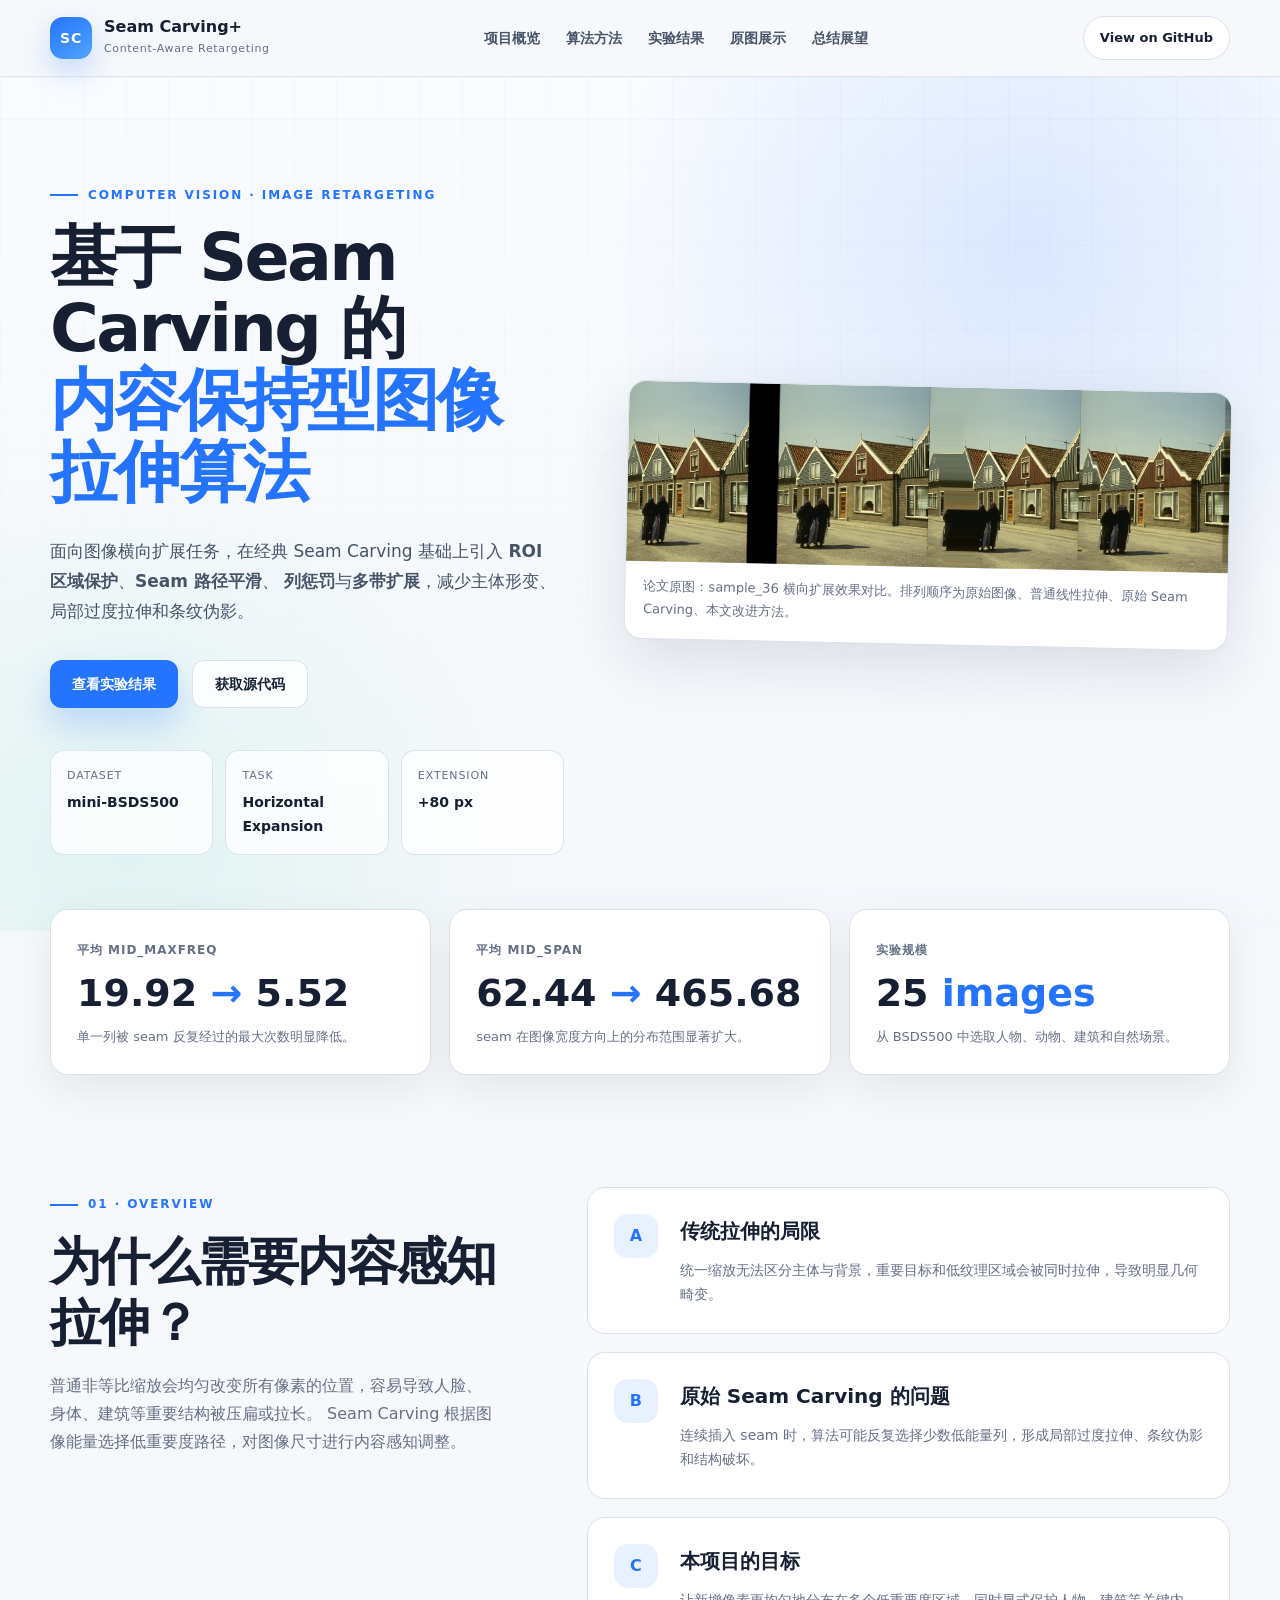
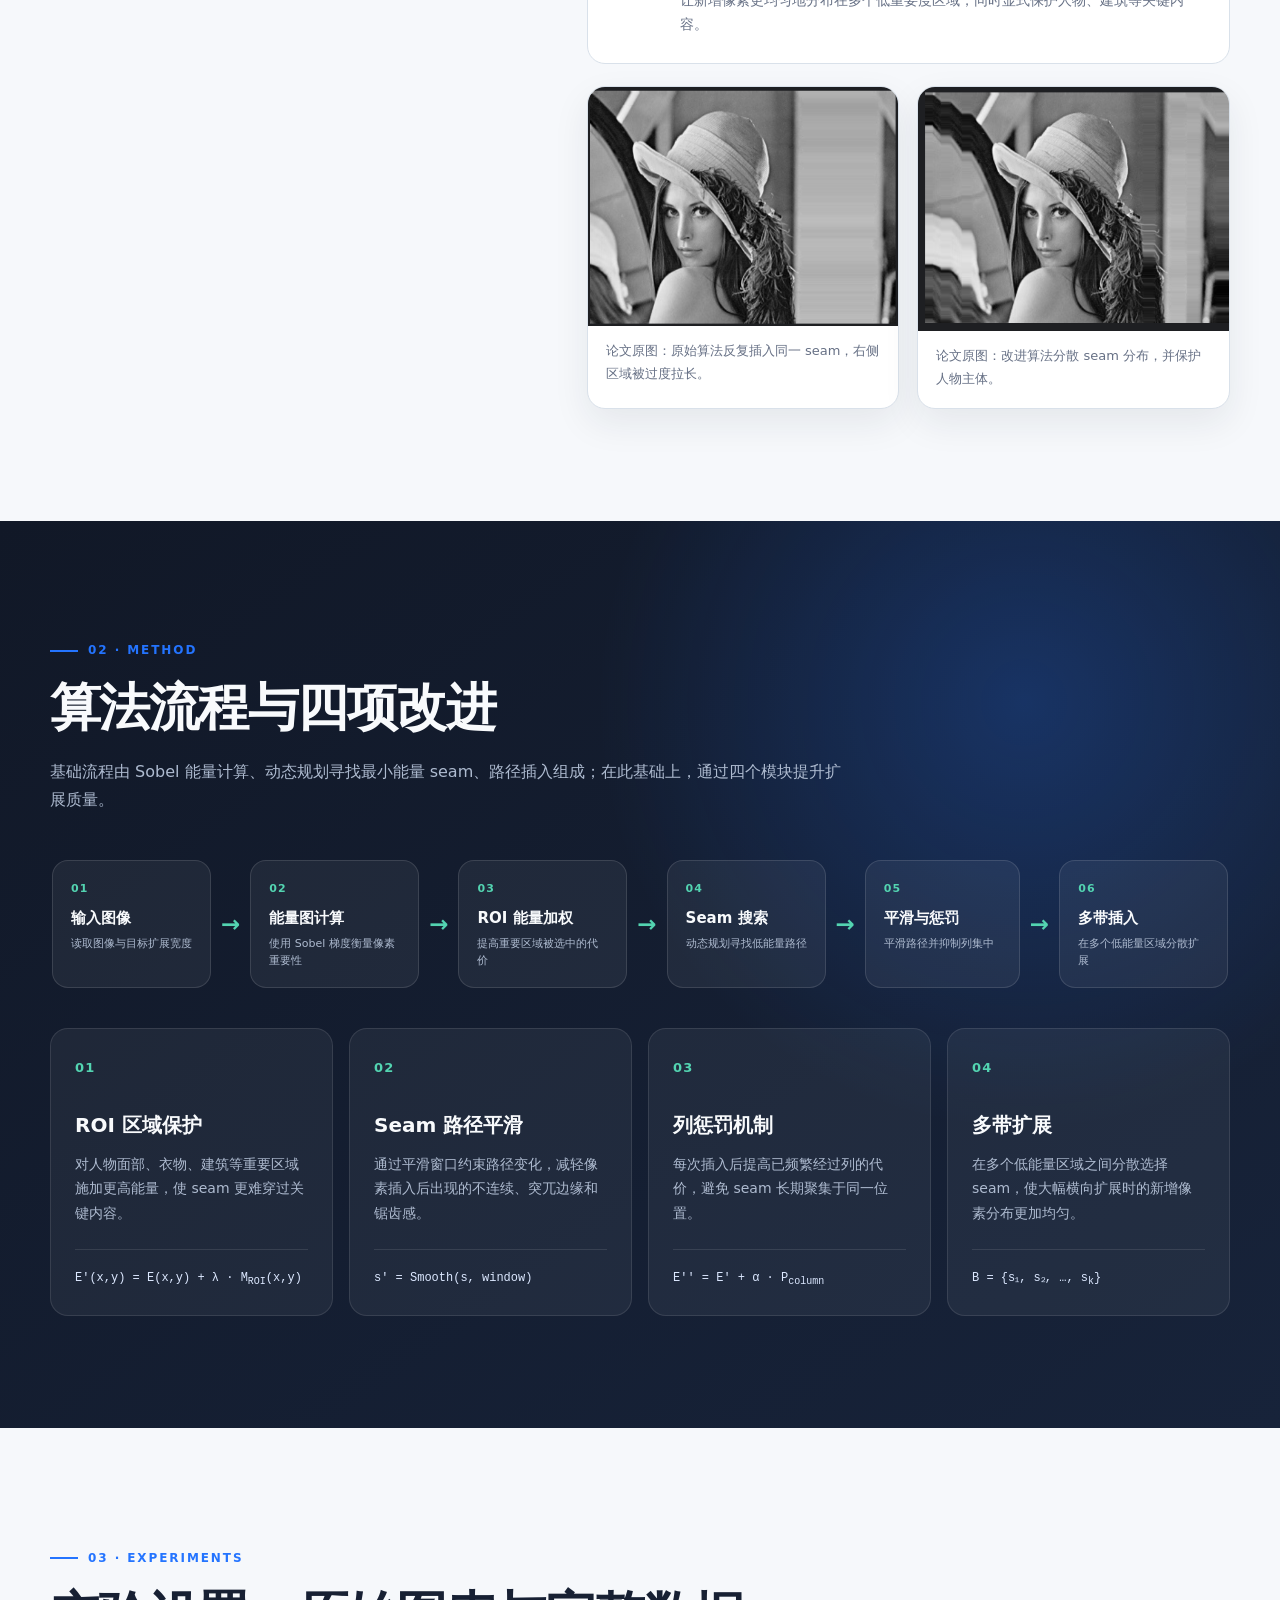
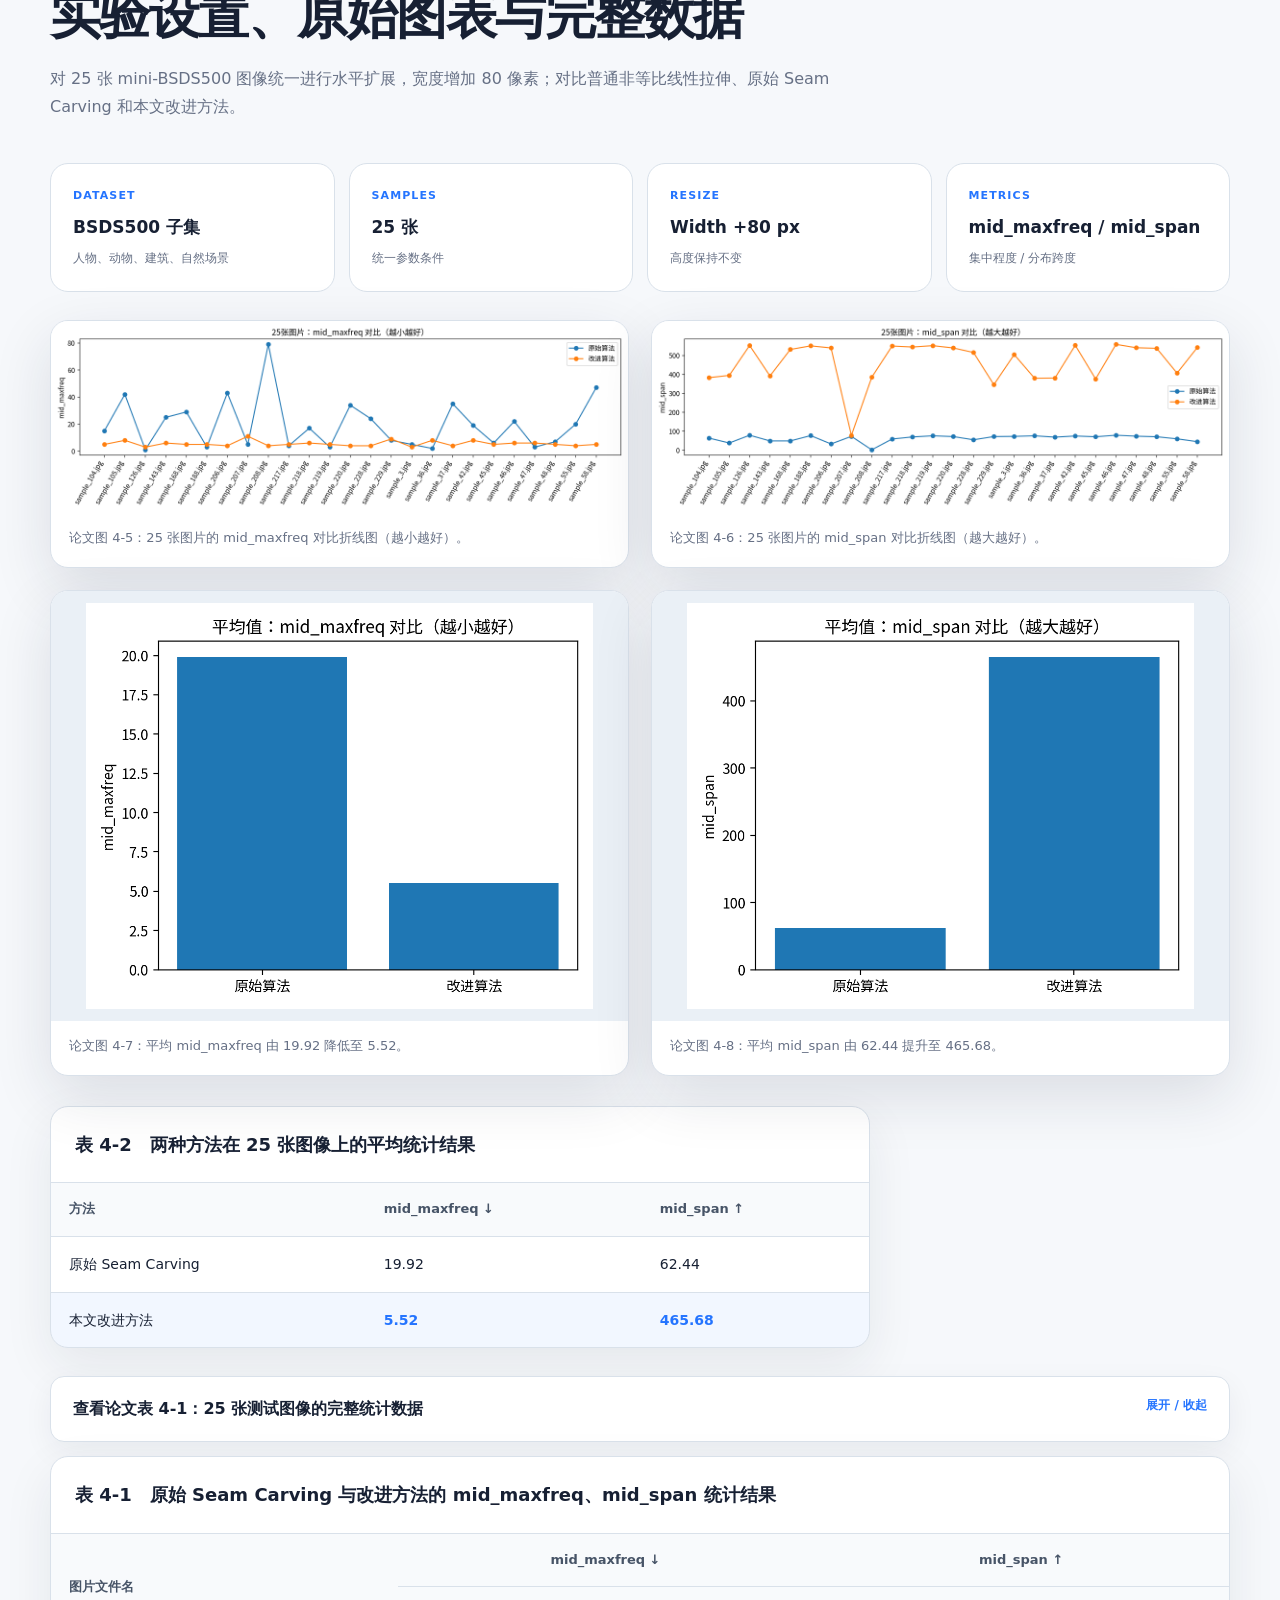
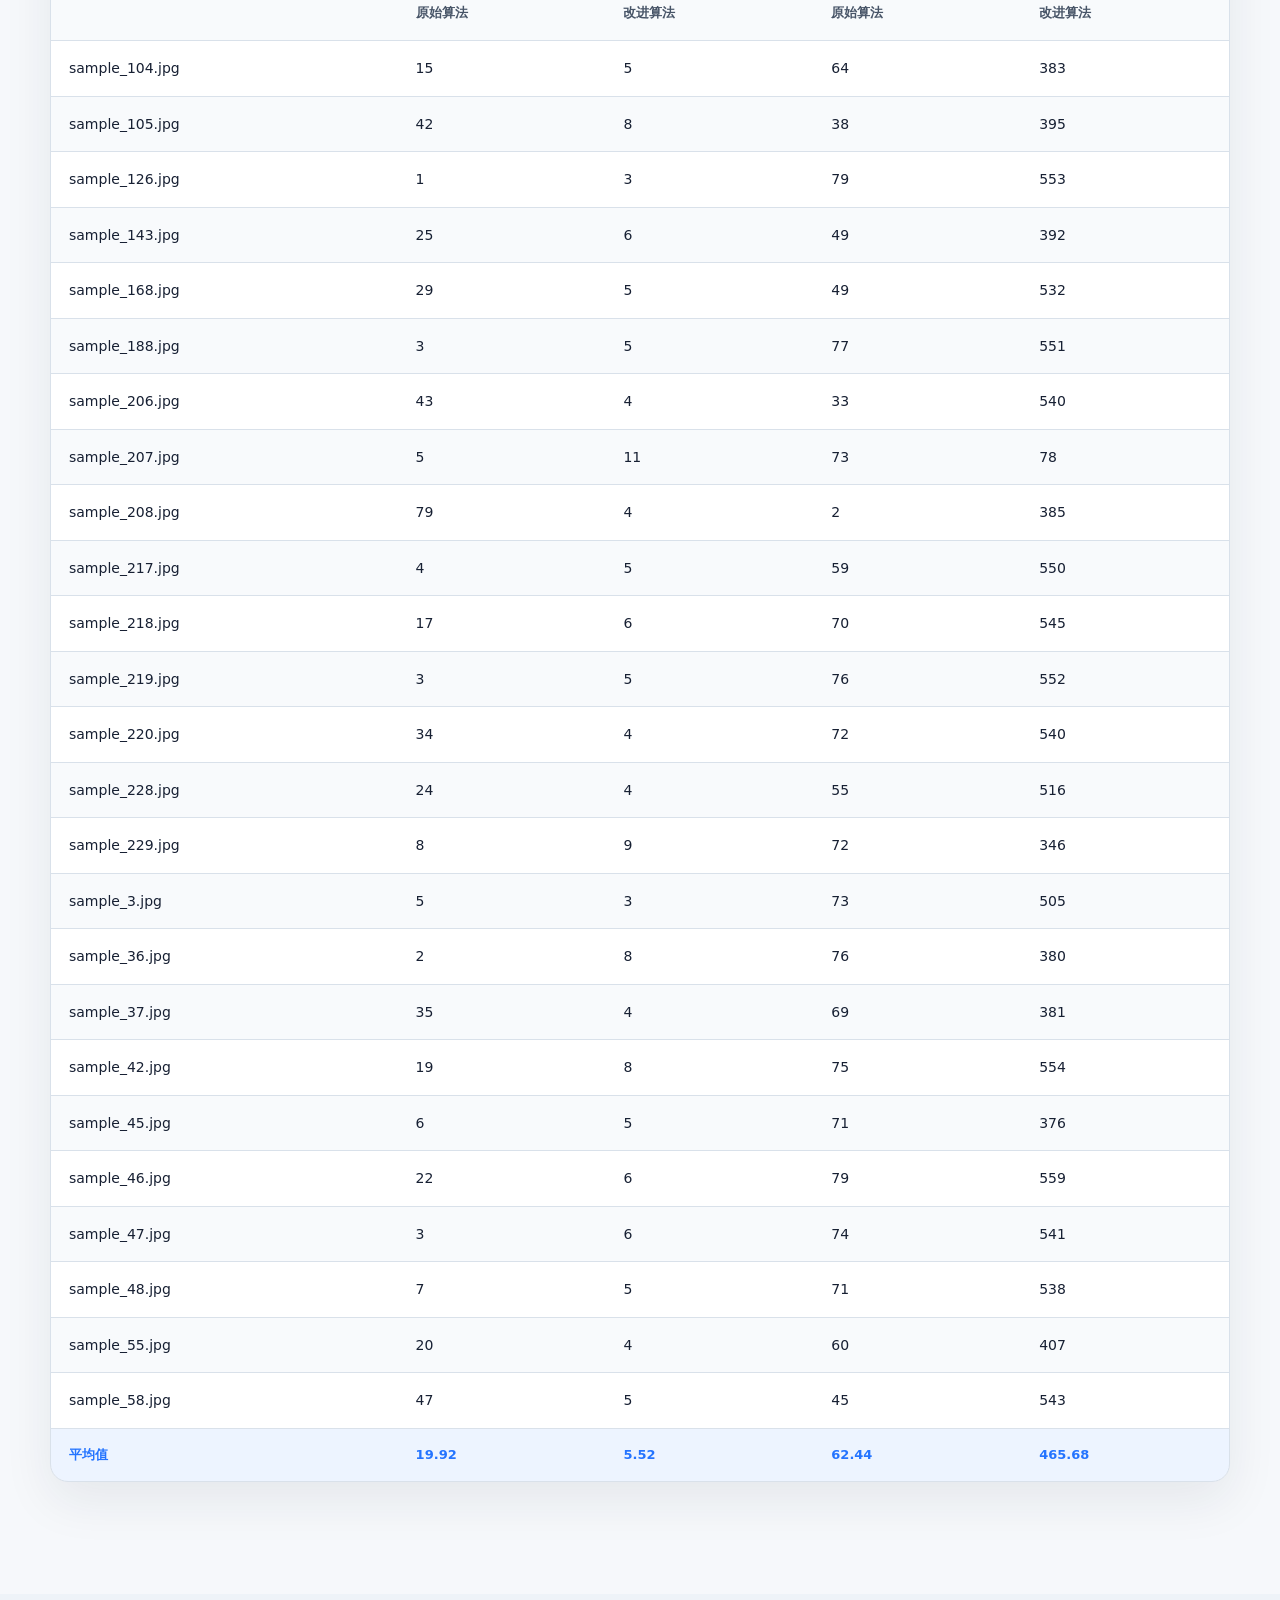
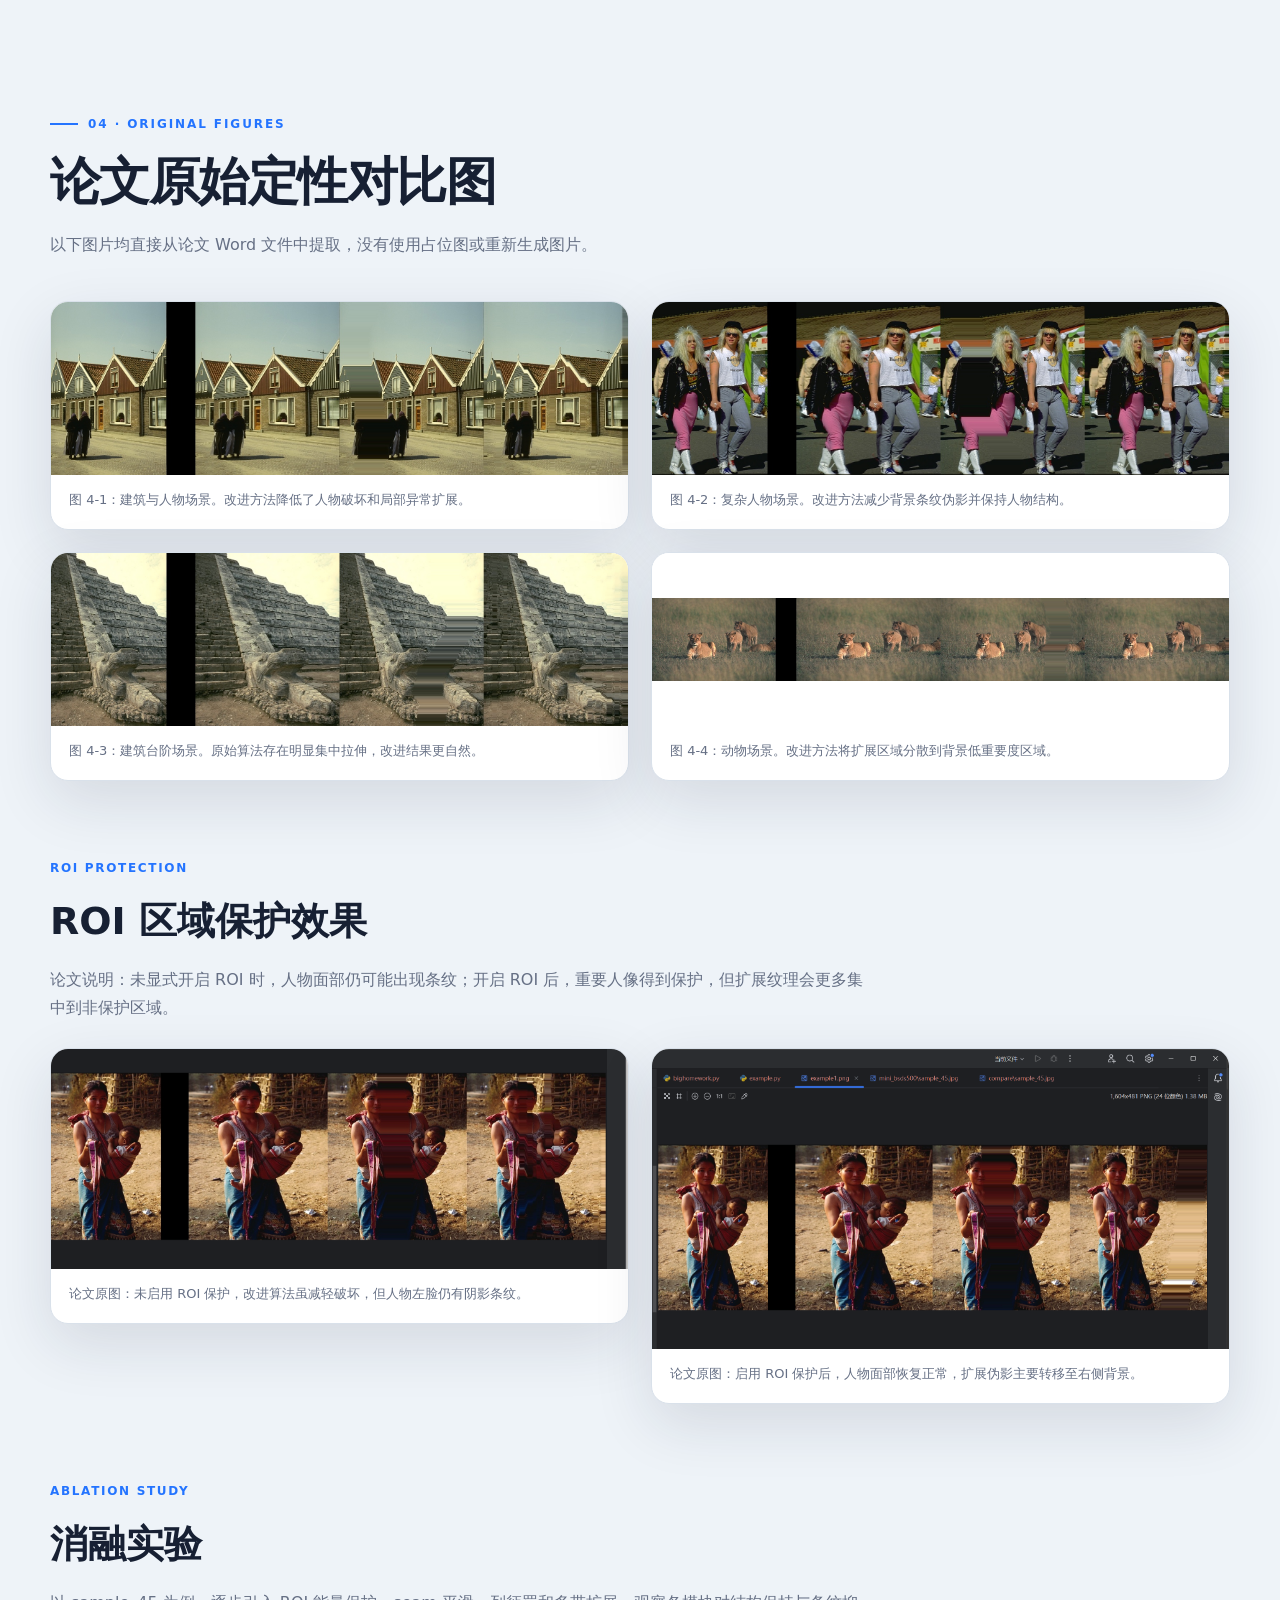
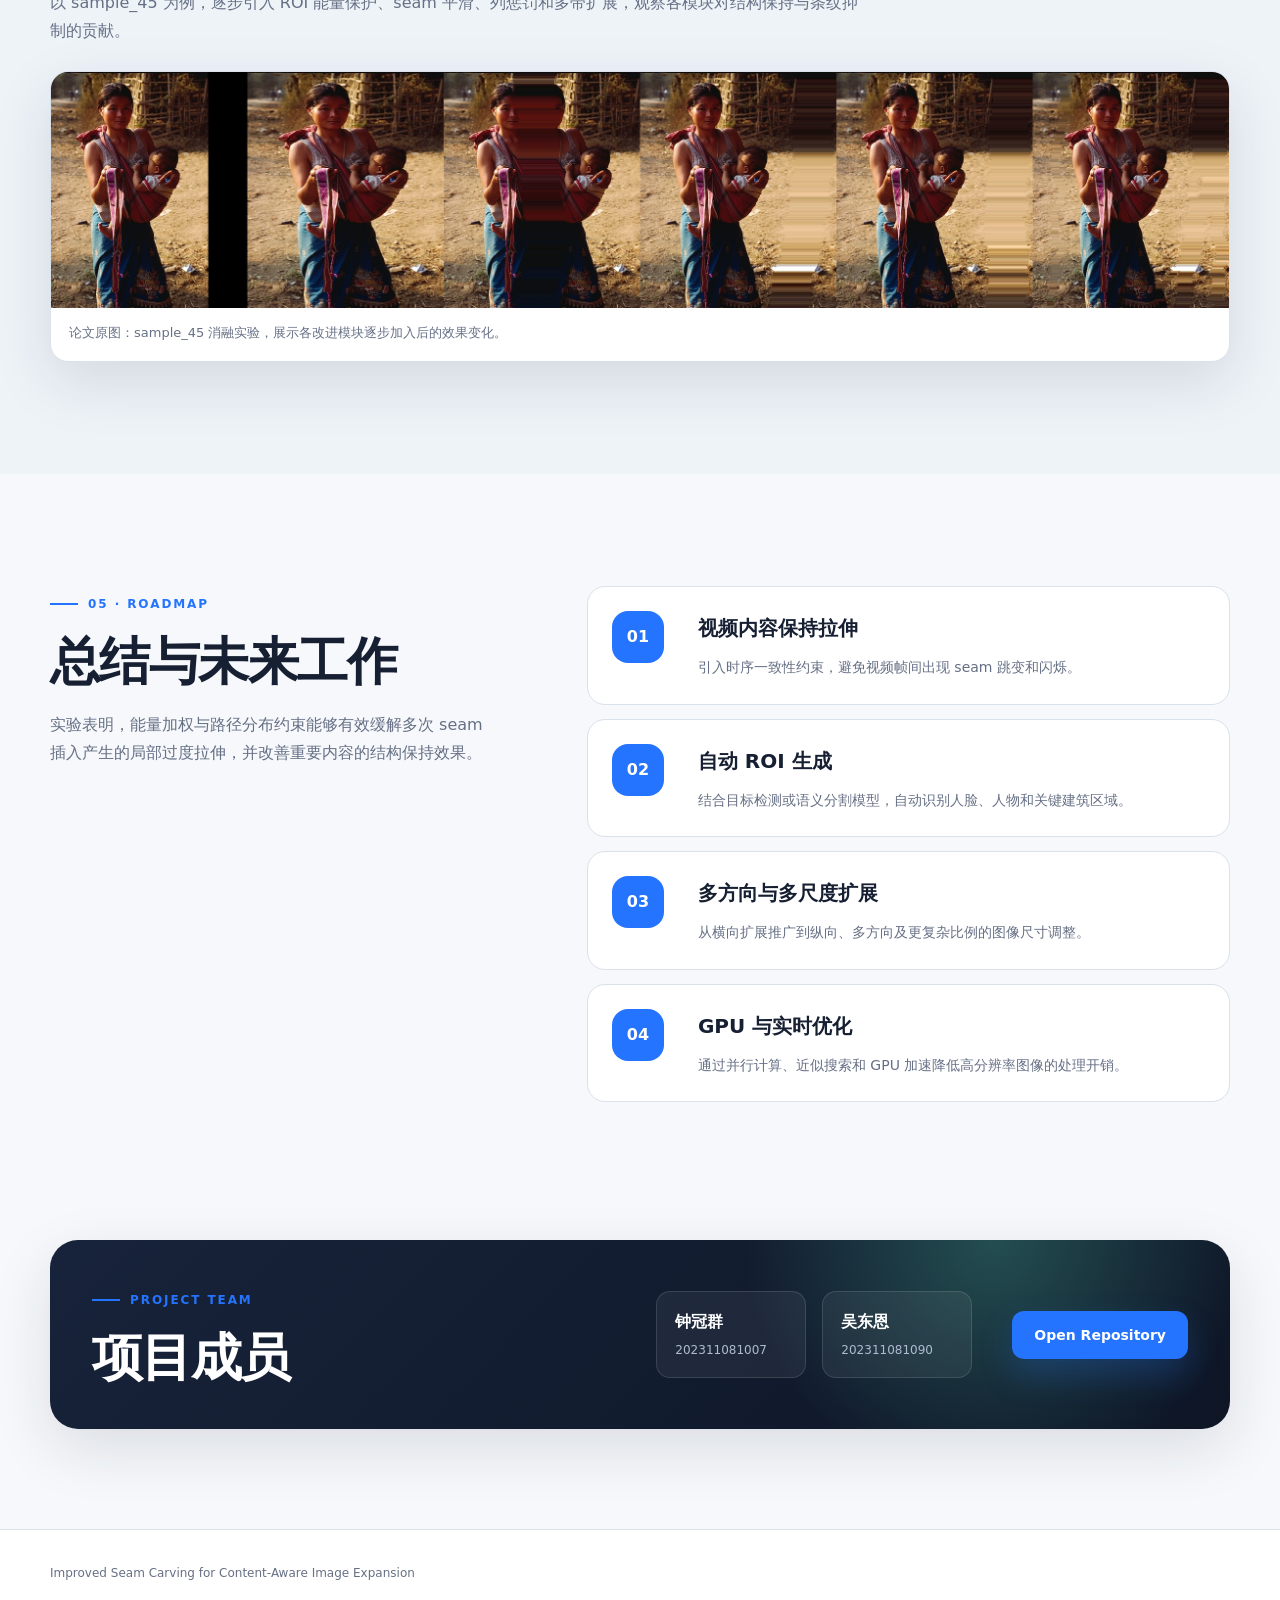
==== commit 154cb523: "Update index.html" ====
--- a/index.html
+++ b/index.html
@@ -28,7 +28,7 @@
         <a href="#future">总结展望</a>
       </nav>
 
-      <a class="nav-button" href="https://github.com/YOUR_NAME/YOUR_REPO" target="_blank" rel="noreferrer">View on GitHub</a>
+      <a class="nav-button" href="https://github.com/cyrene-miniboom/DIP_seam-carving" target="_blank" rel="noreferrer">View on GitHub</a>
     </div>
   </header>
 
@@ -46,7 +46,7 @@
 
           <div class="hero-actions">
             <a class="button button-primary" href="#results">查看实验结果</a>
-            <a class="button button-secondary" href="https://github.com/YOUR_NAME/YOUR_REPO" target="_blank" rel="noreferrer">获取源代码</a>
+            <a class="button button-secondary" href="https://github.com/cyrene-miniboom/DIP_seam-carving" target="_blank" rel="noreferrer">获取源代码</a>
           </div>
 
           <div class="hero-meta" aria-label="项目信息">
@@ -350,7 +350,7 @@
           <article><strong>钟冠群</strong><span>202311081007</span></article>
           <article><strong>吴东恩</strong><span>202311081090</span></article>
         </div>
-        <a class="button button-primary" href="https://github.com/YOUR_NAME/YOUR_REPO" target="_blank" rel="noreferrer">Open Repository</a>
+        <a class="button button-primary" href="https://github.com/cyrene-miniboom/DIP_seam-carving" target="_blank" rel="noreferrer">Open Repository</a>
       </div>
     </section>
   </main>
@@ -358,7 +358,6 @@
   <footer class="site-footer">
     <div class="container footer-wrap">
       <p>Improved Seam Carving for Content-Aware Image Expansion</p>
-      <p>发布前请将 <code>YOUR_NAME/YOUR_REPO</code> 替换为实际 GitHub 仓库地址。</p>
     </div>
   </footer>
 </body>
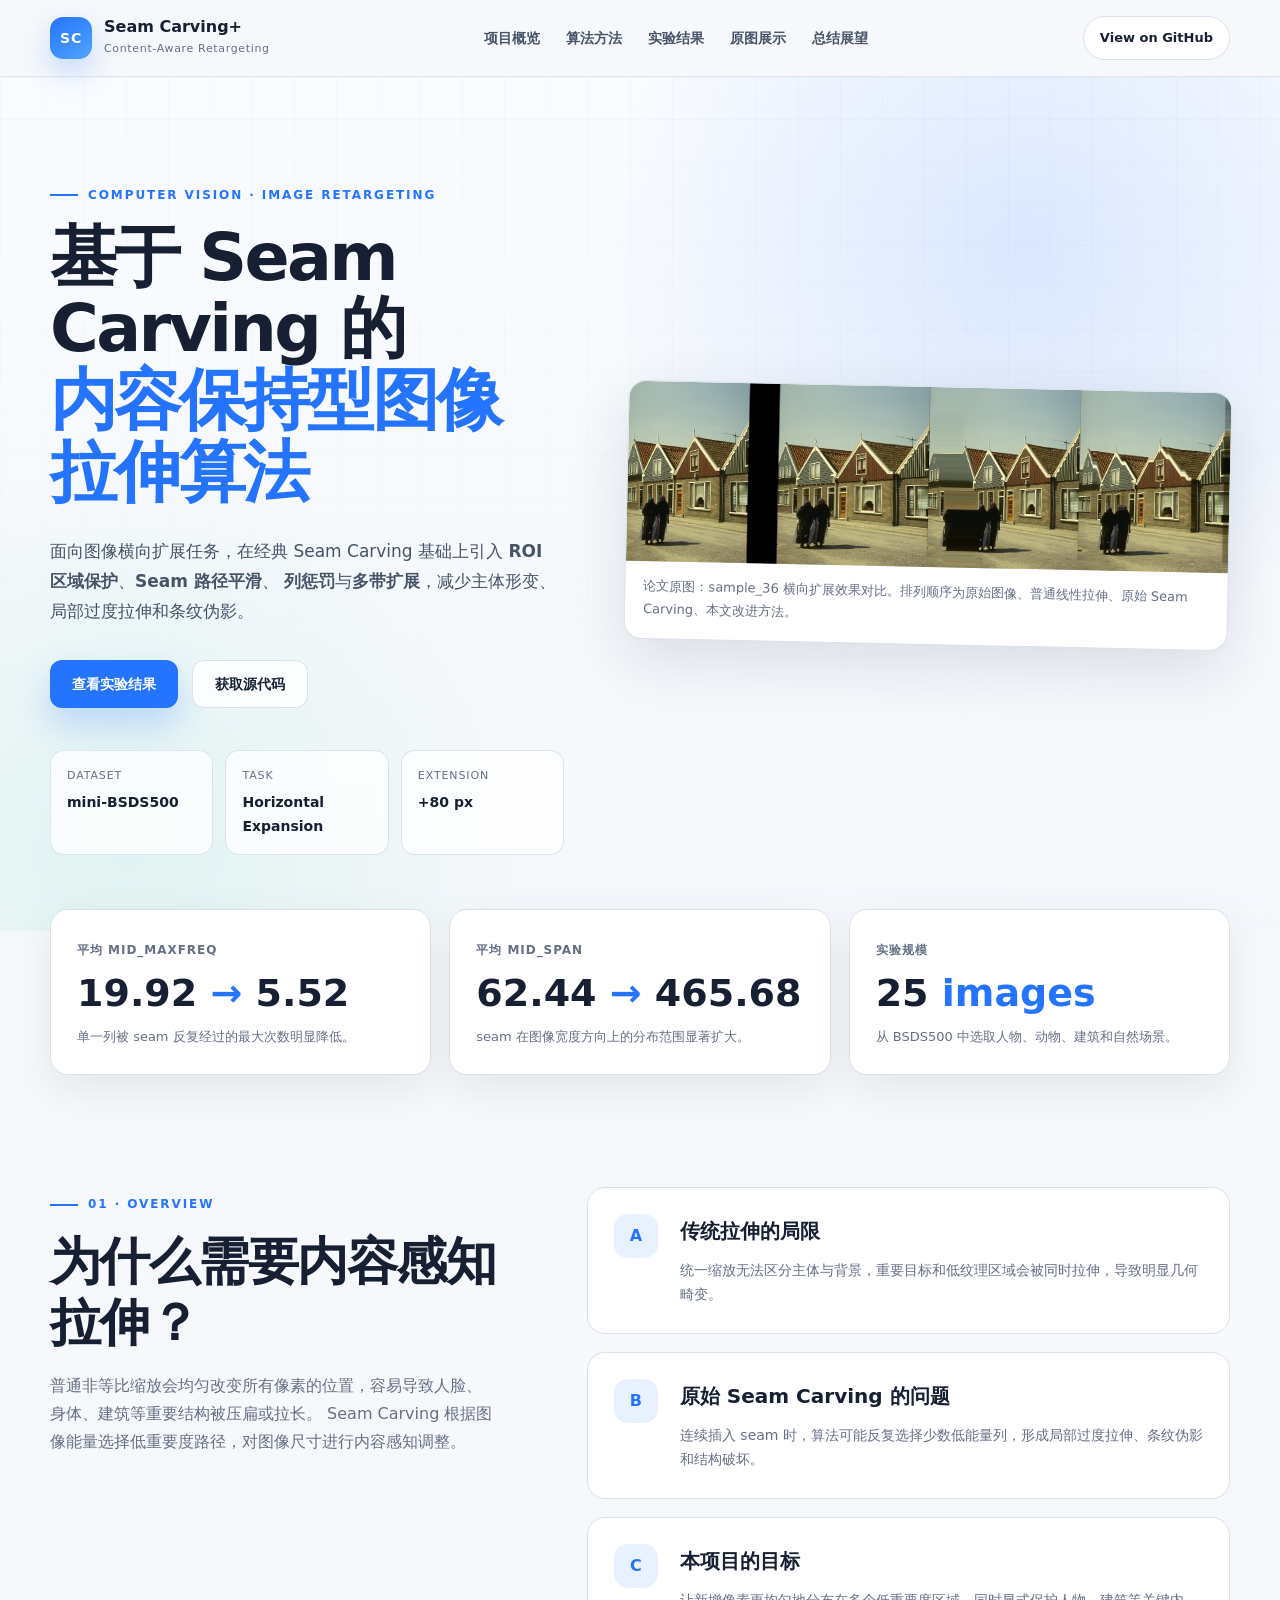
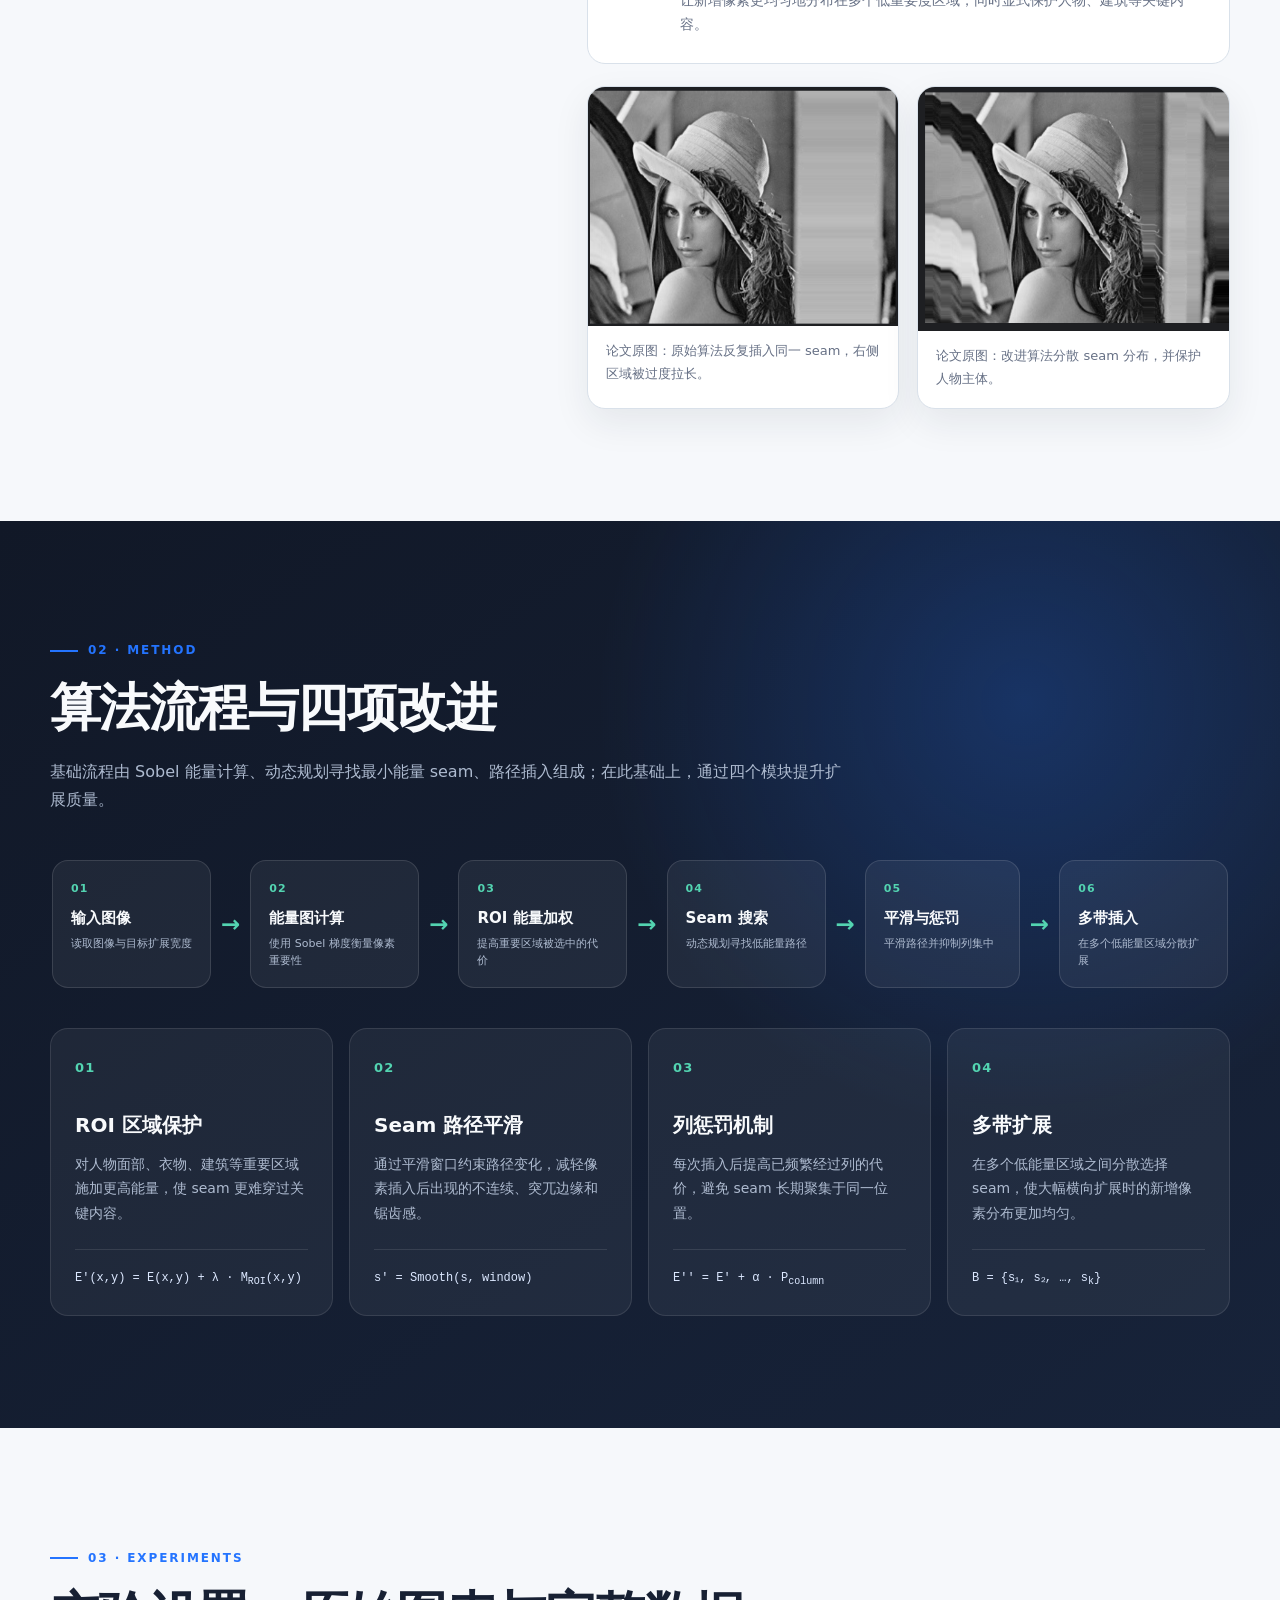
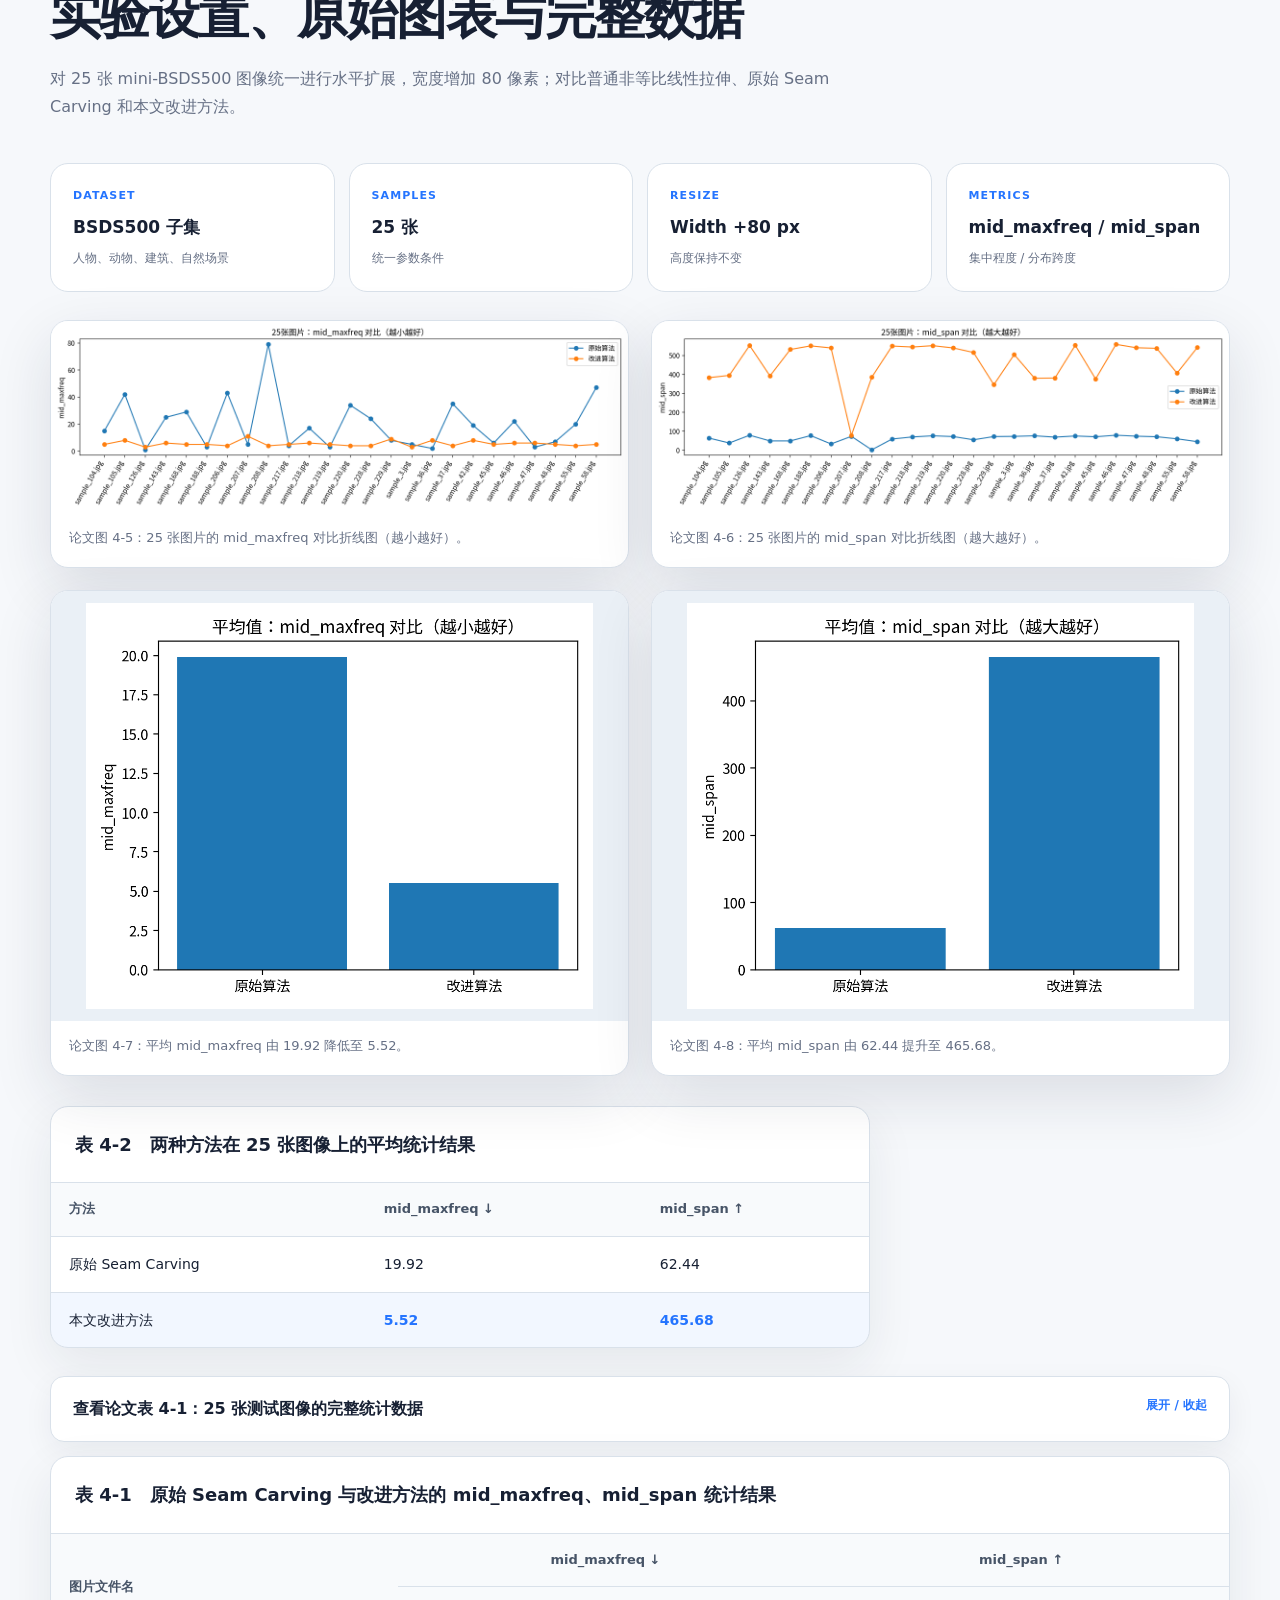
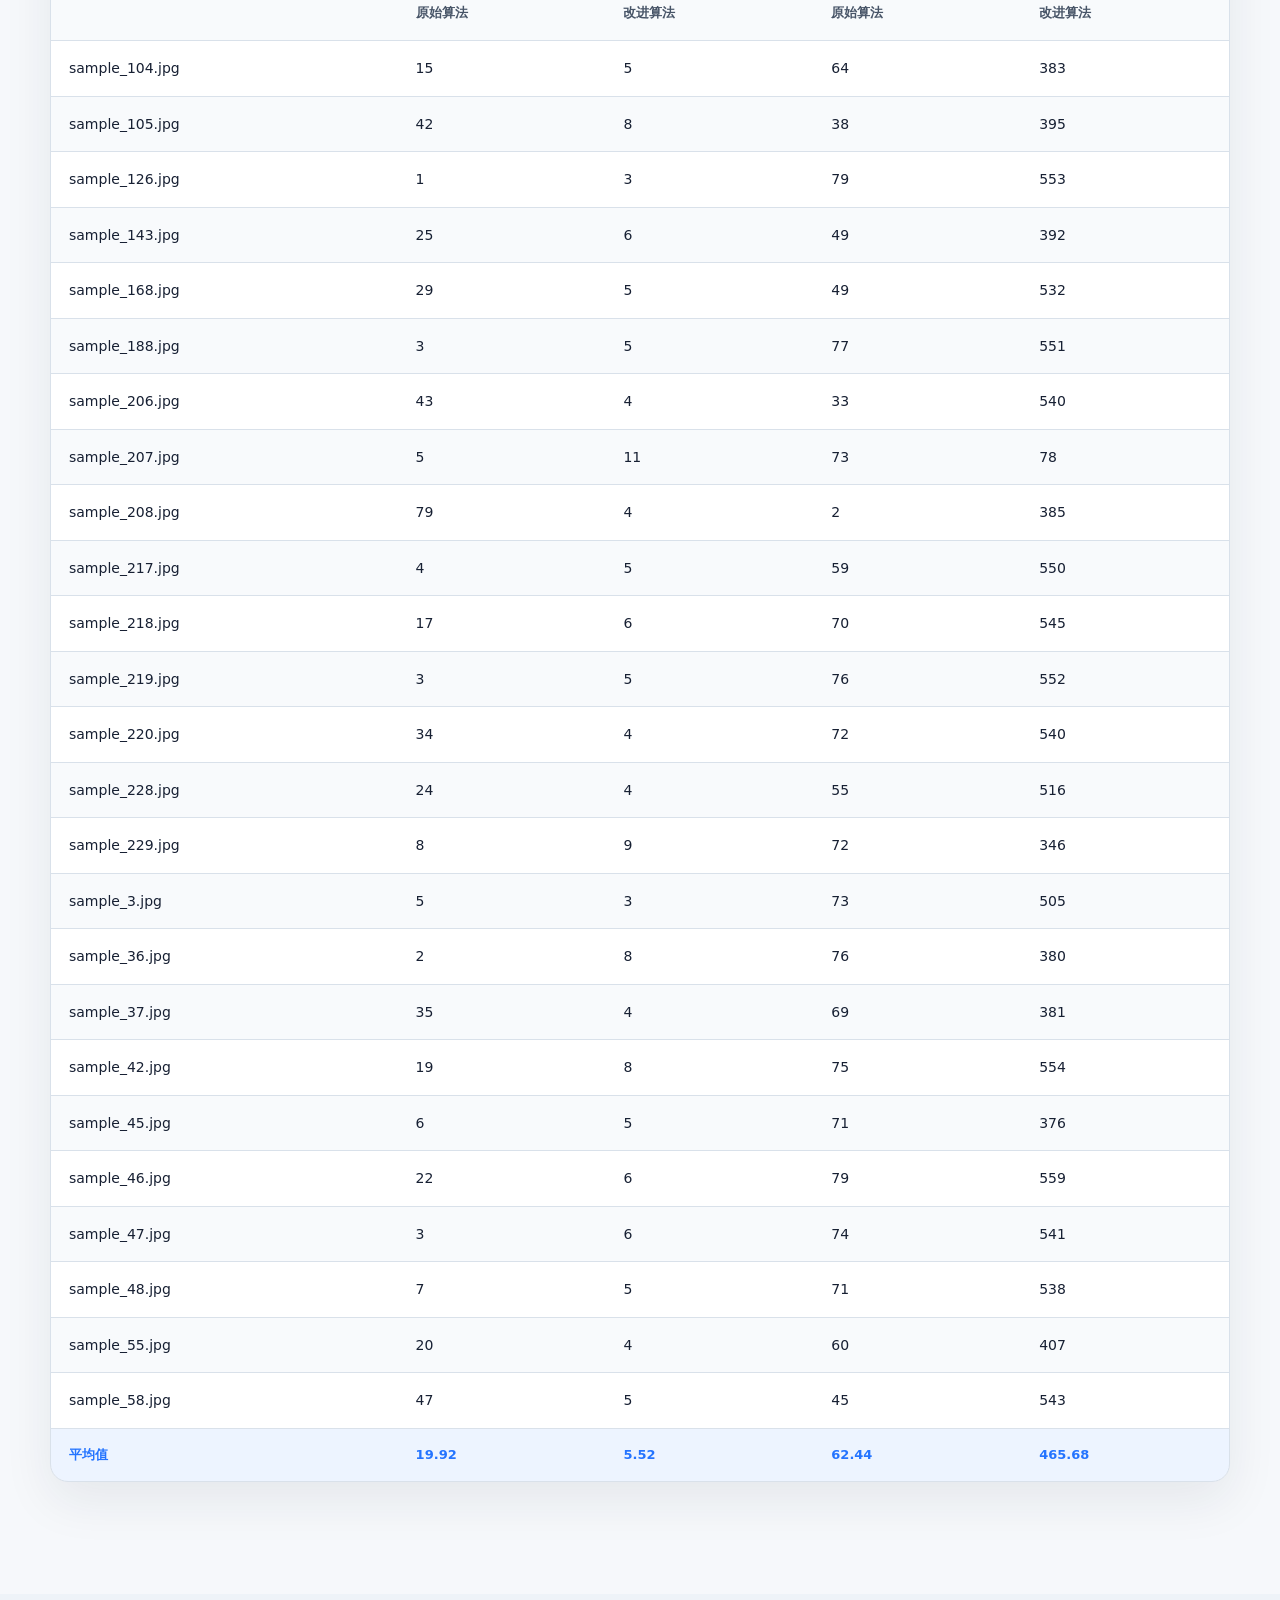
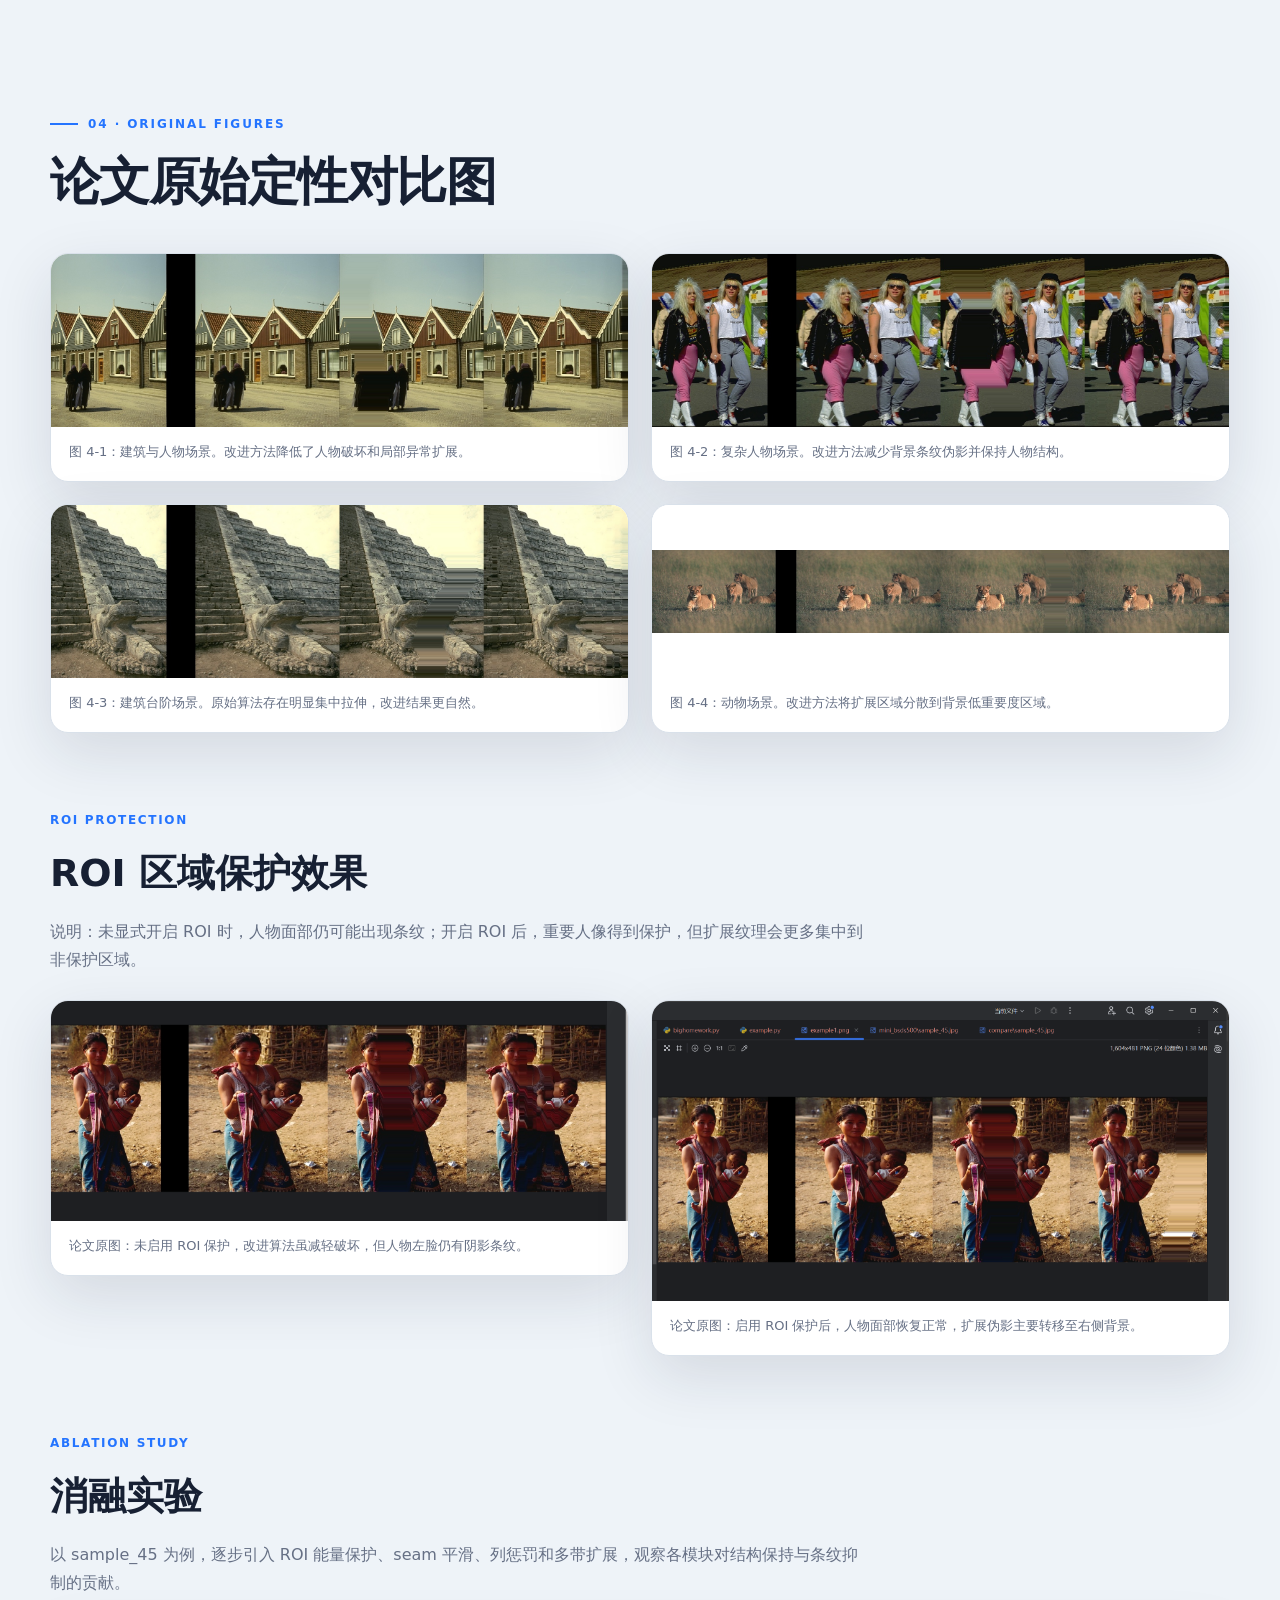
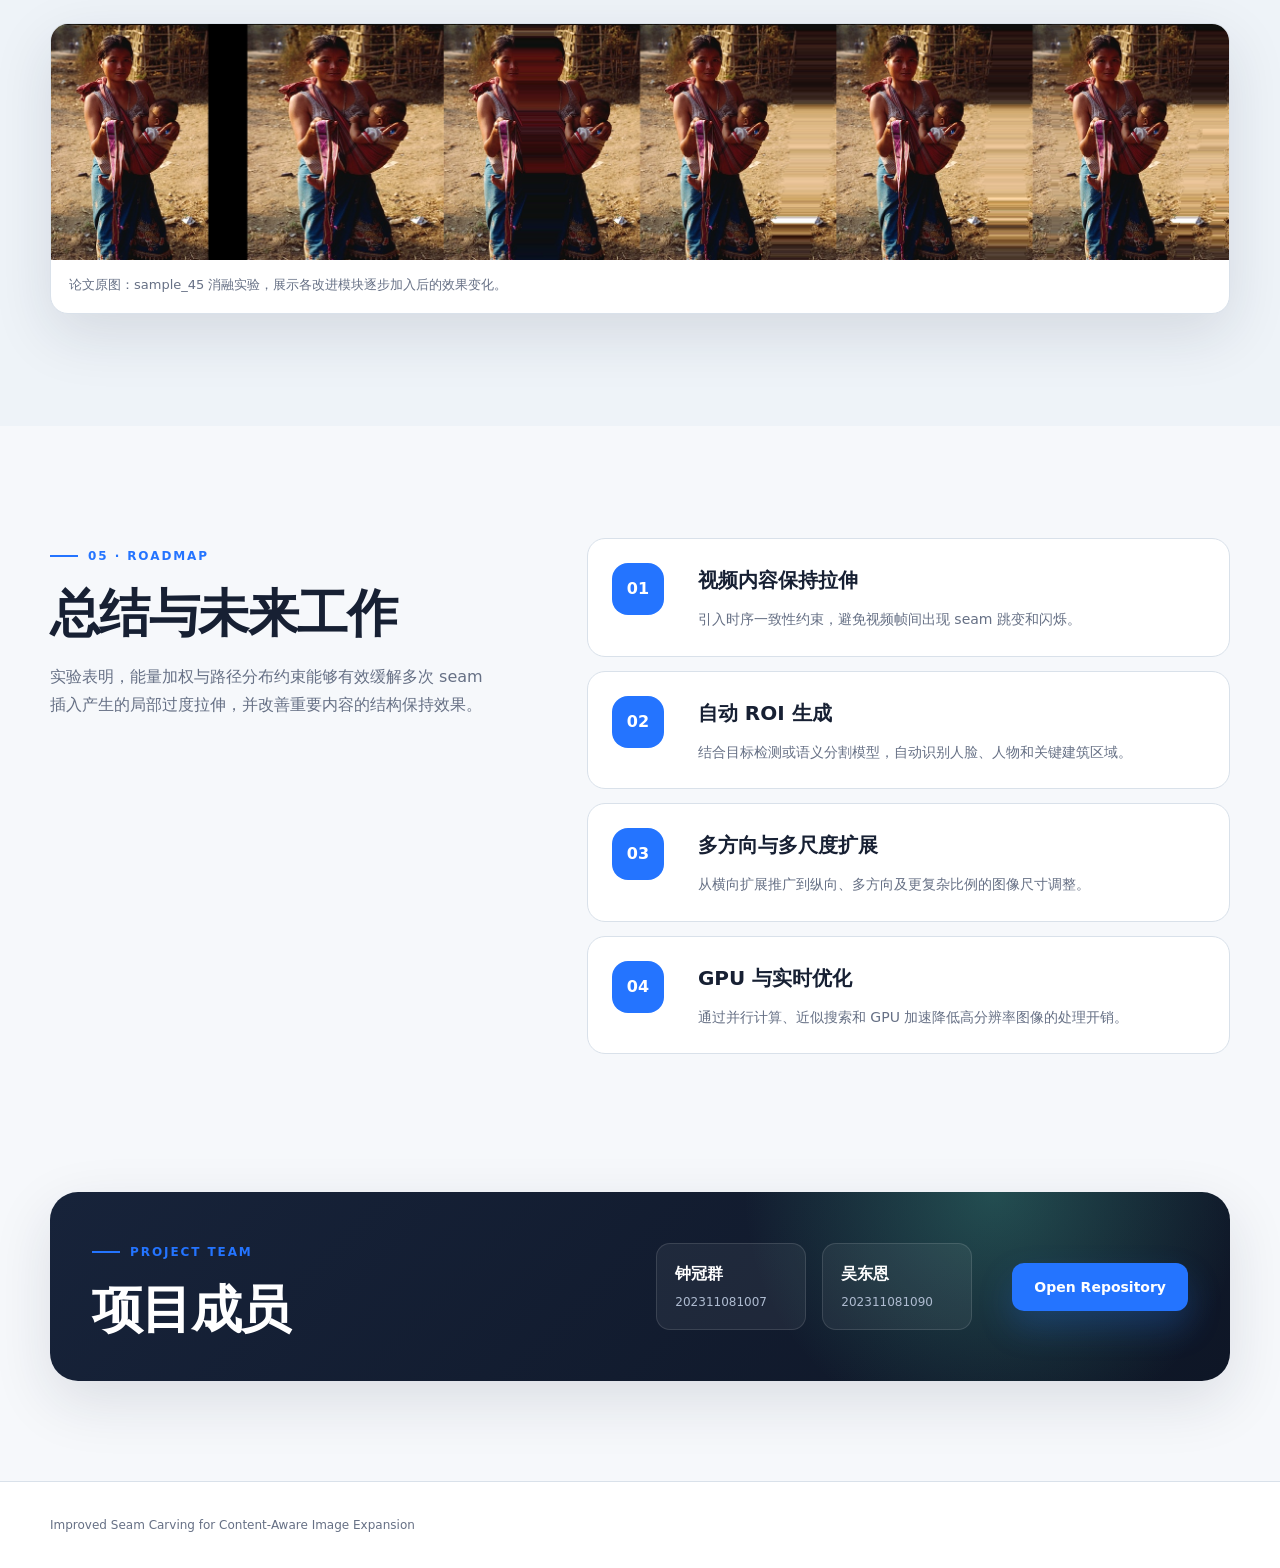
==== commit 42c3bbed: "Update index.html" ====
--- a/index.html
+++ b/index.html
@@ -274,7 +274,6 @@
         <div class="section-heading section-heading-wide">
           <span class="eyebrow">04 · ORIGINAL FIGURES</span>
           <h2>论文原始定性对比图</h2>
-          <p>以下图片均直接从论文 Word 文件中提取，没有使用占位图或重新生成图片。</p>
         </div>
 
         <div class="original-gallery">
@@ -299,7 +298,7 @@
         <div class="subsection-heading">
           <span>ROI PROTECTION</span>
           <h3>ROI 区域保护效果</h3>
-          <p>论文说明：未显式开启 ROI 时，人物面部仍可能出现条纹；开启 ROI 后，重要人像得到保护，但扩展纹理会更多集中到非保护区域。</p>
+          <p>说明：未显式开启 ROI 时，人物面部仍可能出现条纹；开启 ROI 后，重要人像得到保护，但扩展纹理会更多集中到非保护区域。</p>
         </div>
 
         <div class="roi-grid">
